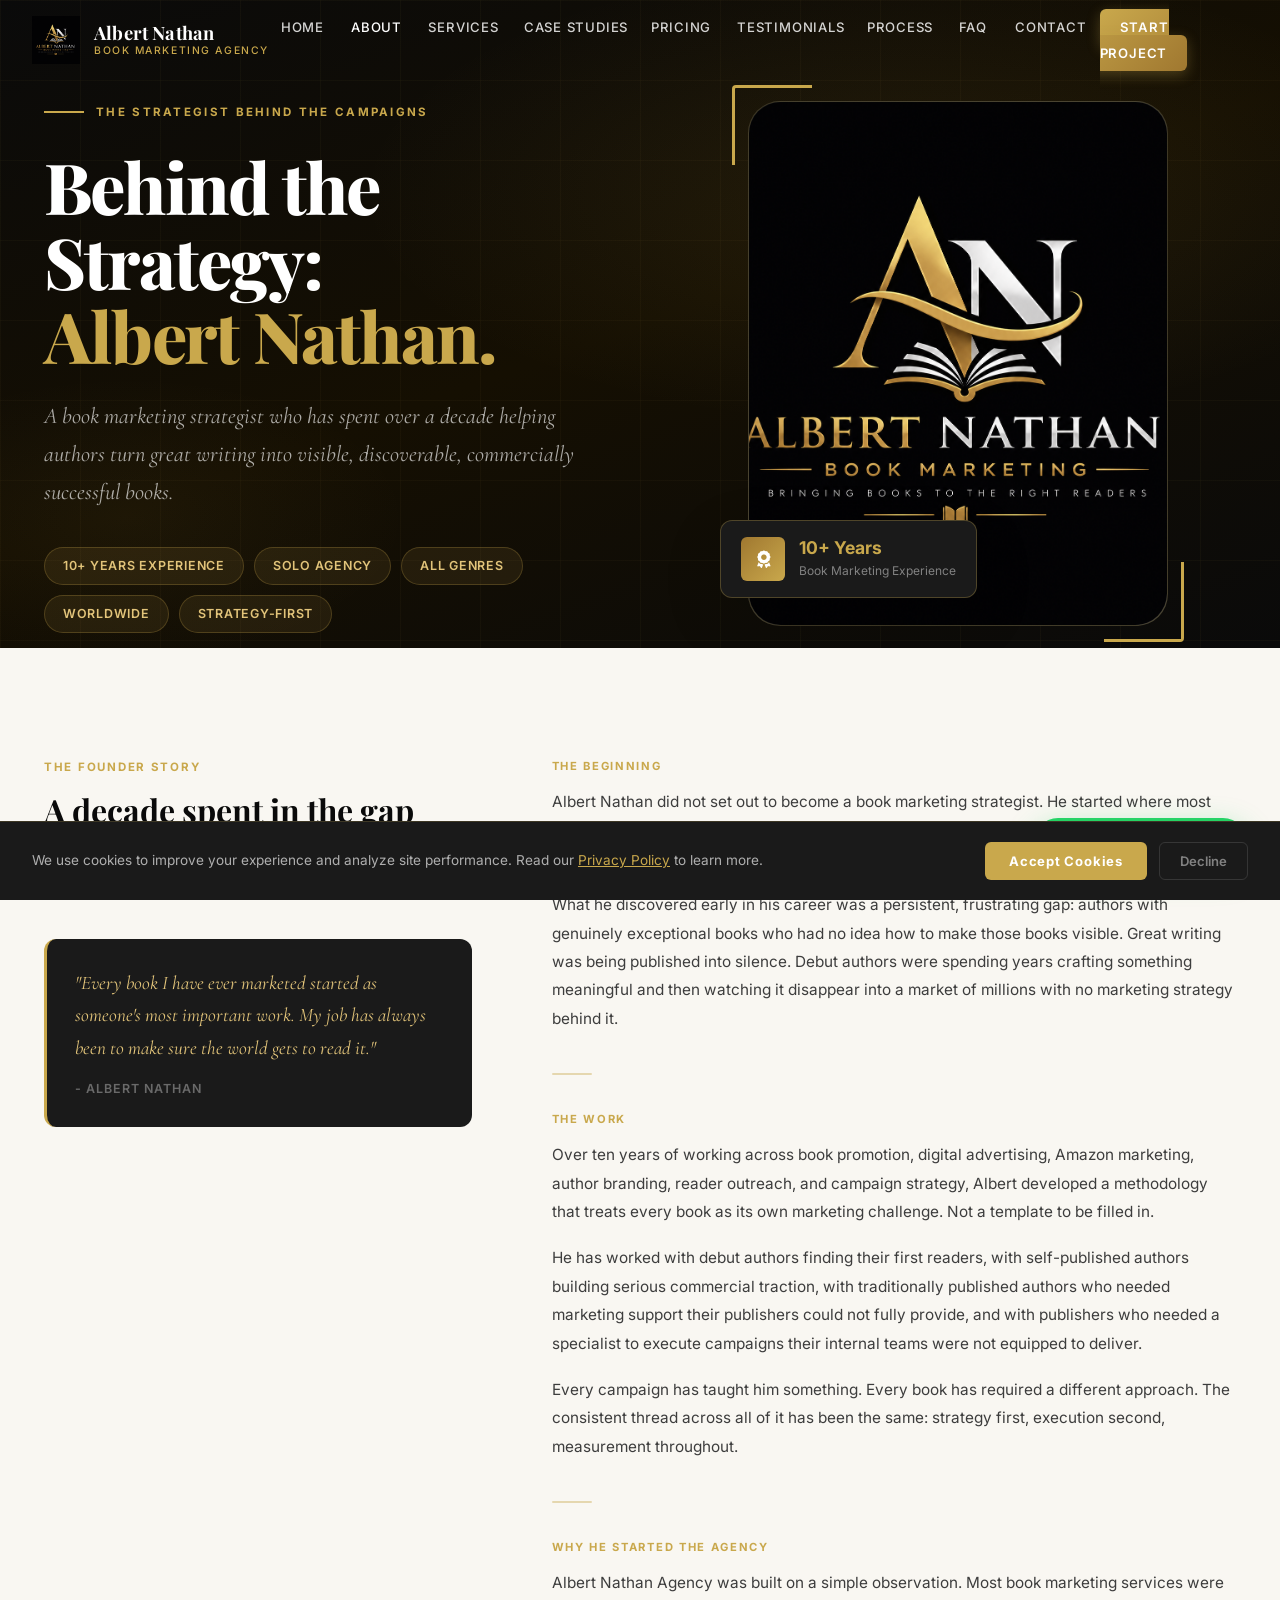
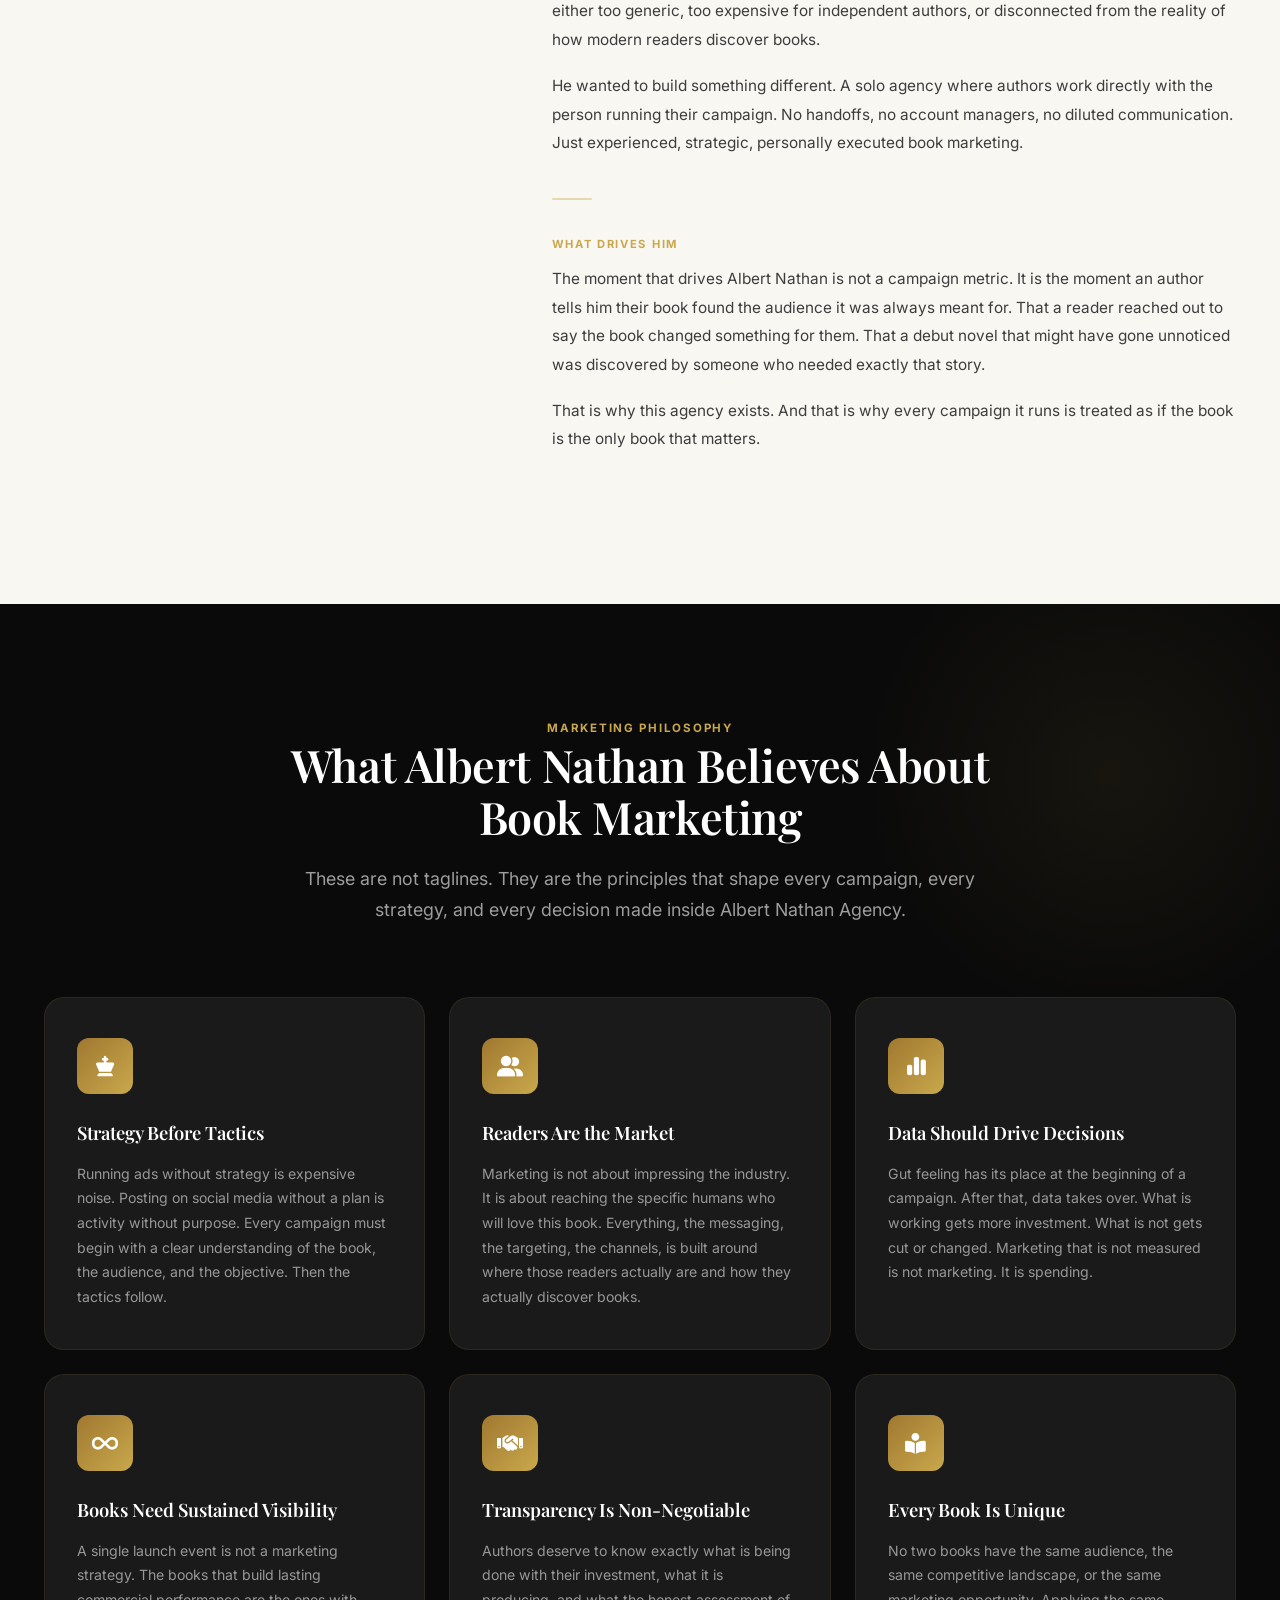
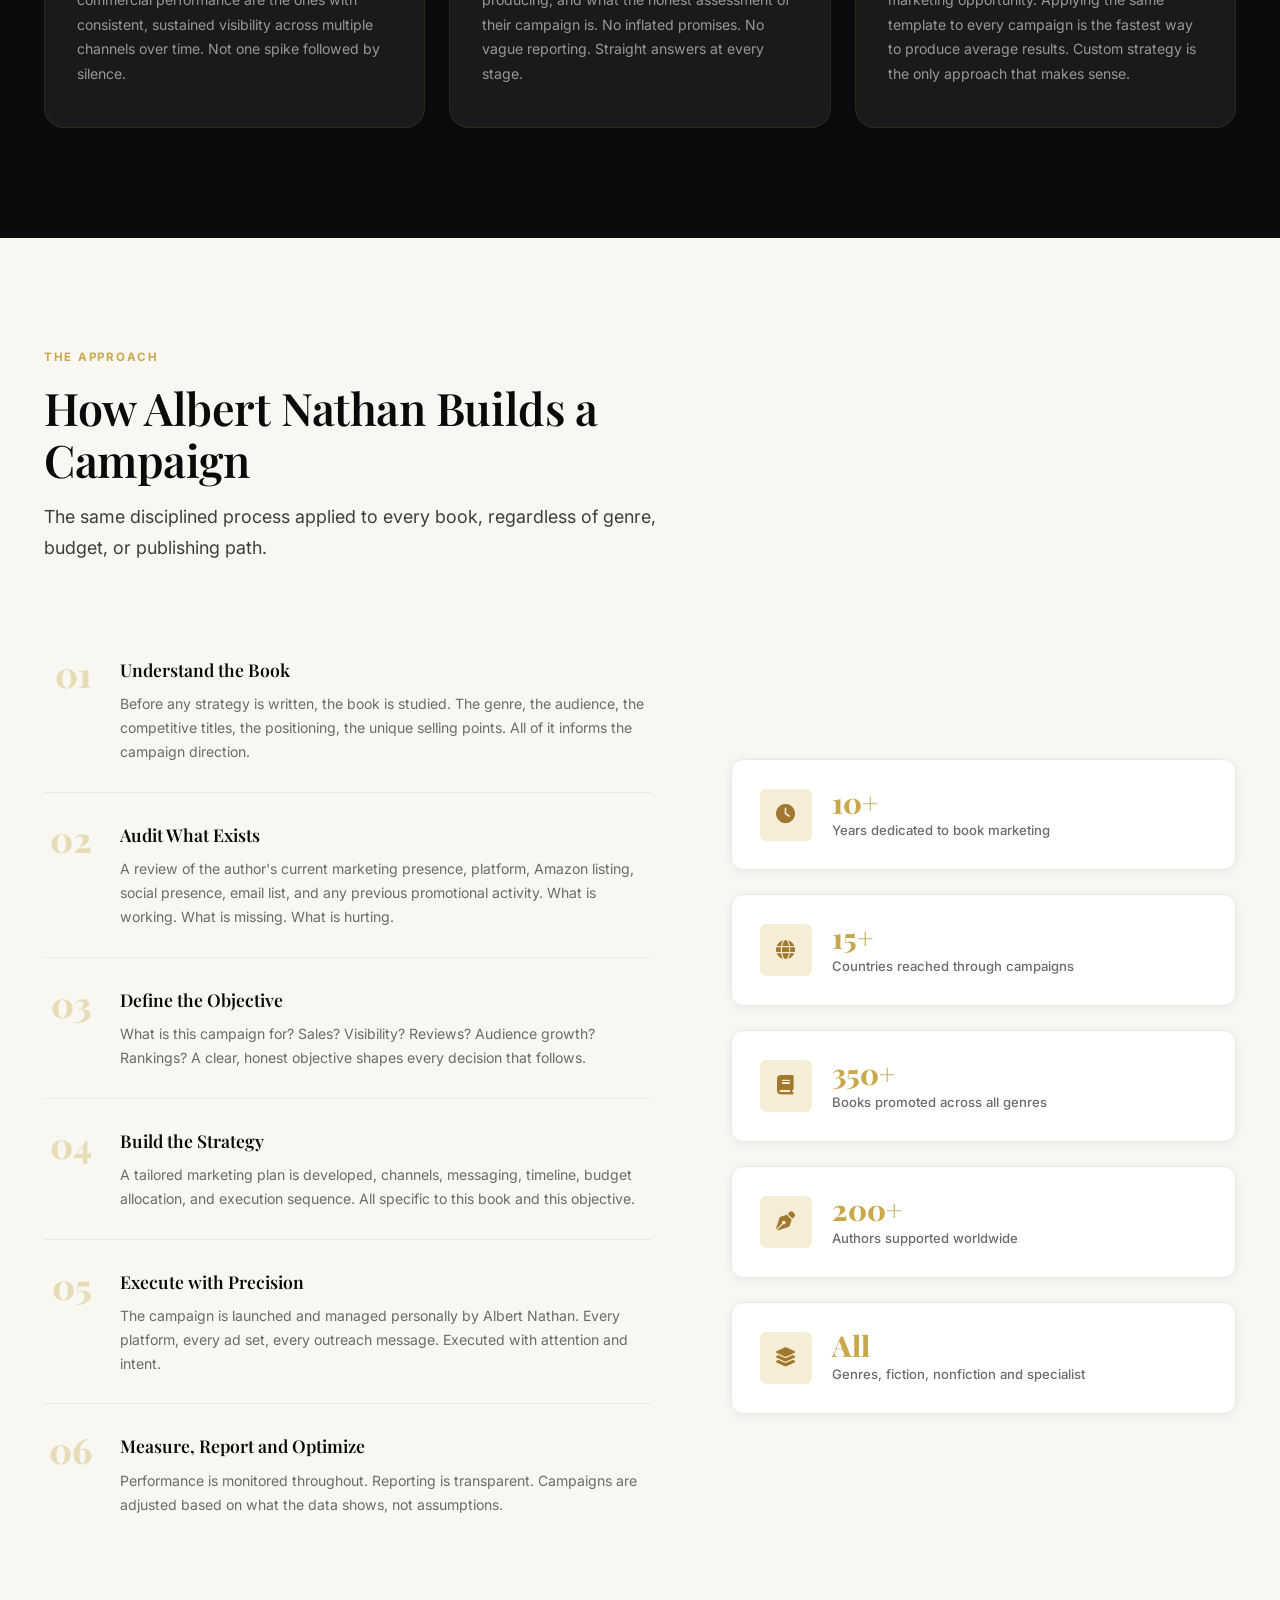
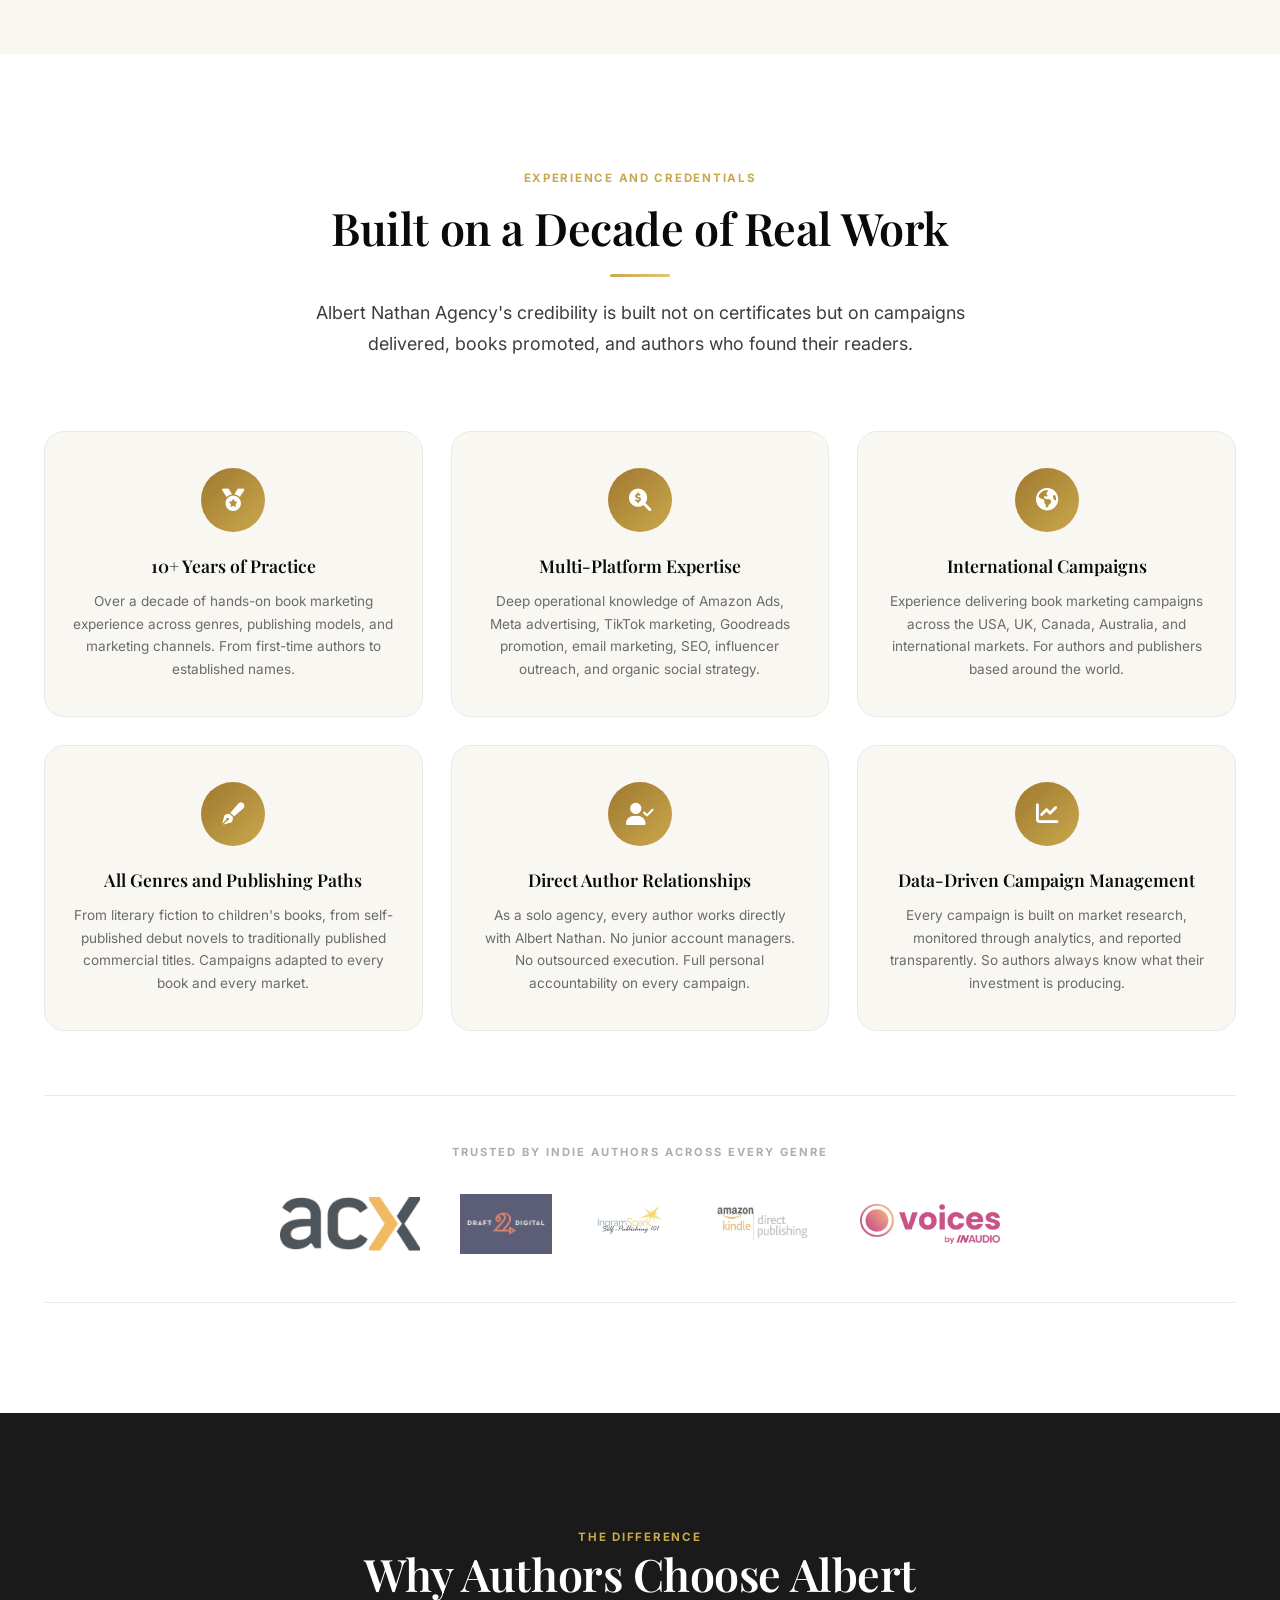
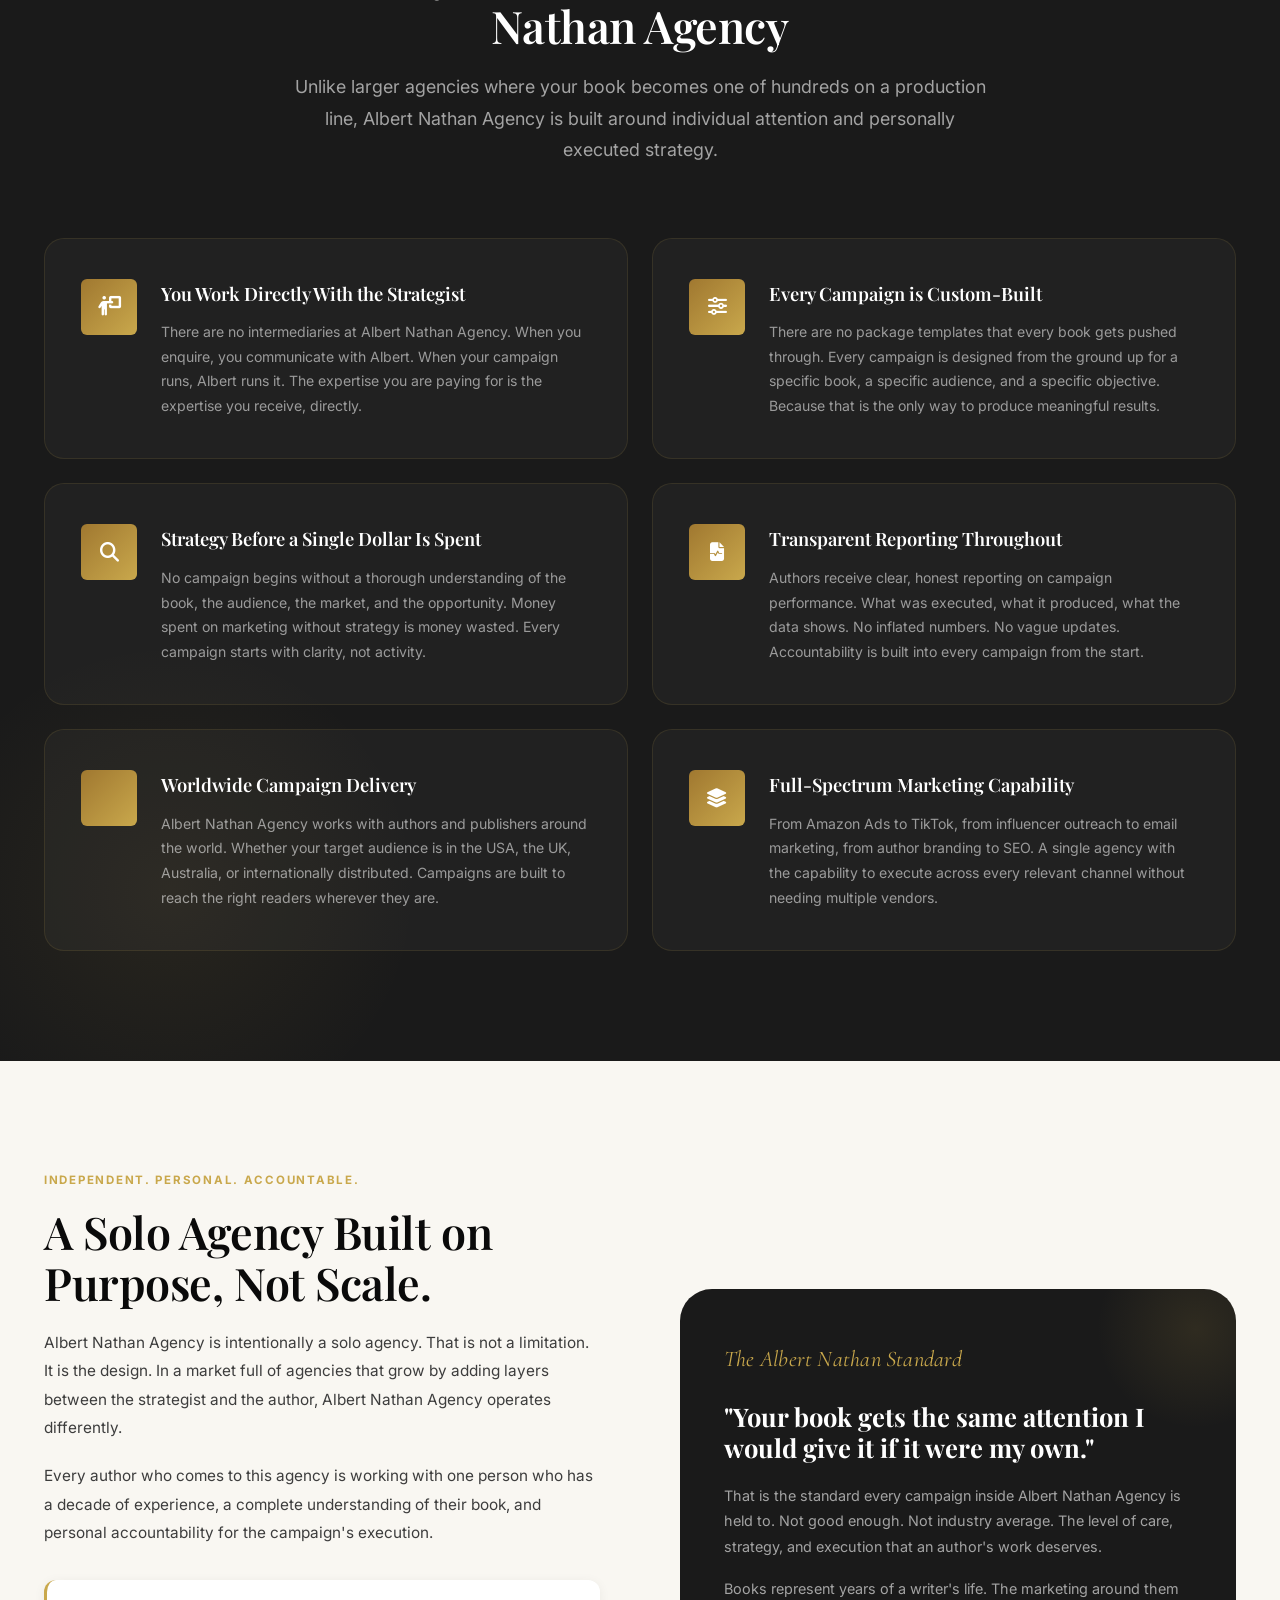
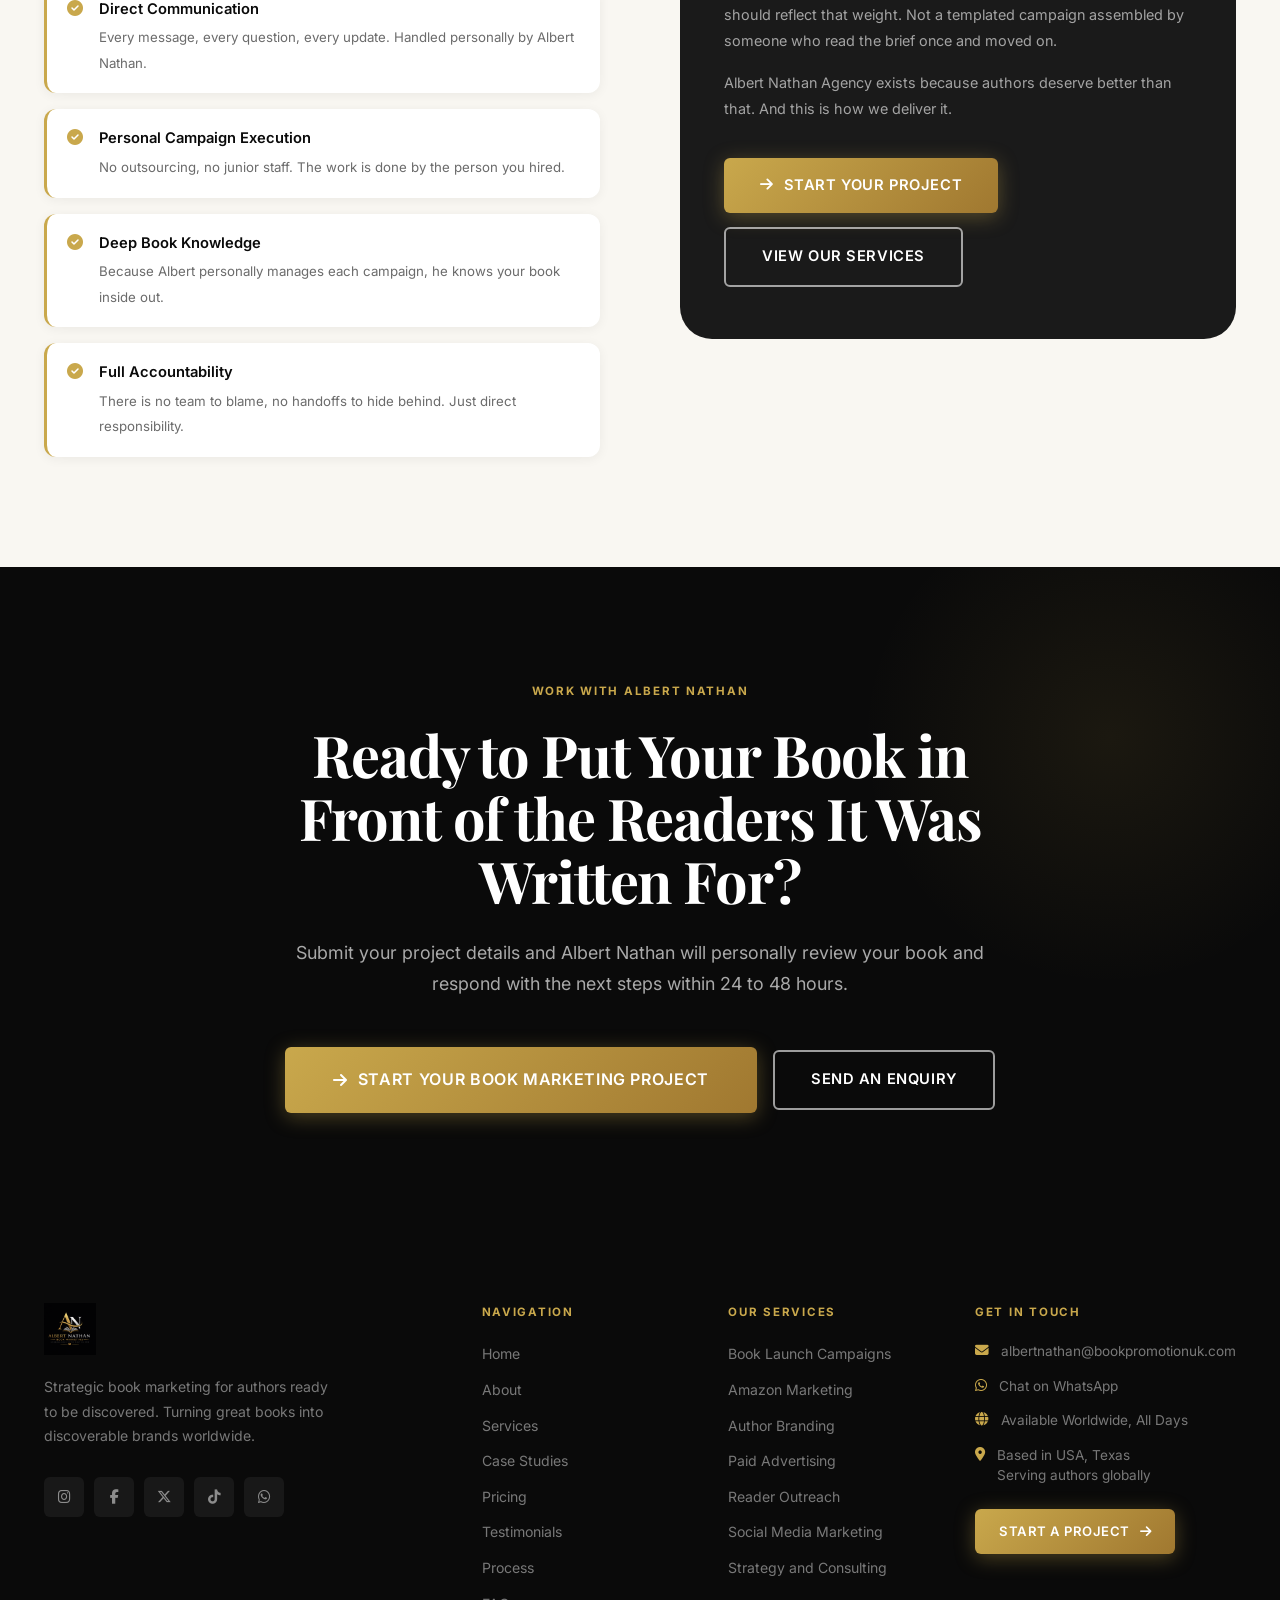
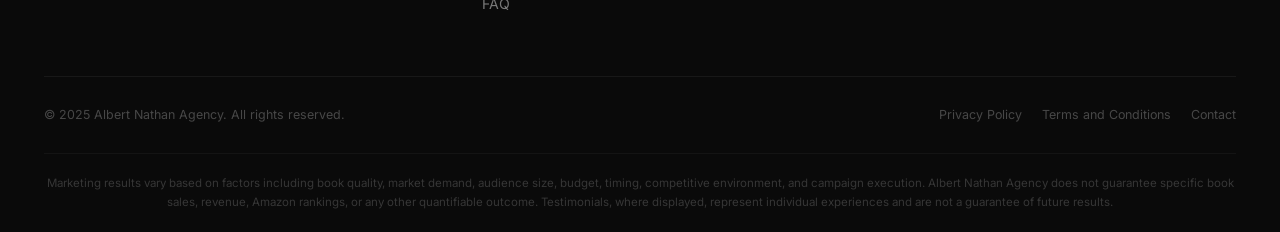
==== about.html @ 744fefcb "Add files via upload" ====
<!DOCTYPE html>
<html lang="en">
<head>
  <meta charset="UTF-8" />
  <meta name="viewport" content="width=device-width, initial-scale=1.0" />
  <meta name="description" content="About Albert Nathan - Book marketing strategist with 10+ years of experience helping authors worldwide build visibility, reach readers, and grow their book's commercial performance." />
  <meta name="keywords" content="Albert Nathan, book marketing strategist, about book marketer, book marketing agency founder, author marketing expert" />
  <meta name="author" content="Albert Nathan" />
  <meta property="og:title" content="About Albert Nathan | Book Marketing Strategist" />
  <meta property="og:description" content="Meet Albert Nathan - the strategist behind Albert Nathan Agency. 10+ years helping authors turn great books into discoverable brands." />
  <meta property="og:type" content="website" />
  <meta property="og:image" content="css/Albert Nathan.png" />
  <meta name="twitter:card" content="summary_large_image" />
  <meta name="twitter:title" content="About Albert Nathan | Book Marketing Strategist" />
  <meta name="twitter:description" content="10+ years of strategic book marketing. Independent expertise. Direct communication. No layers." />
  <title>About Albert Nathan | Book Marketing Strategist</title>

  <!-- Google Fonts -->
  <link rel="preconnect" href="https://fonts.googleapis.com" />
  <link rel="preconnect" href="https://fonts.gstatic.com" crossorigin />
  <link href="https://fonts.googleapis.com/css2?family=Playfair+Display:ital,wght@0,400;0,500;0,600;0,700;0,800;1,400;1,600&family=Inter:wght@300;400;500;600;700&family=Cormorant+Garamond:ital,wght@0,400;0,500;0,600;1,400;1,600&display=swap" rel="stylesheet" />

  <!-- Font Awesome -->
  <link rel="stylesheet" href="https://cdnjs.cloudflare.com/ajax/libs/font-awesome/6.5.0/css/all.min.css" />

  <!-- Google Analytics -->
  <script async src="https://www.googletagmanager.com/gtag/js?id=GA_MEASUREMENT_ID"></script>
  <script>
    window.dataLayer = window.dataLayer || [];
    function gtag(){dataLayer.push(arguments);}
    gtag('js', new Date());
    gtag('config', 'GA_MEASUREMENT_ID');
  </script>

  <style>
    /* ============================================================
       CSS CUSTOM PROPERTIES - BRAND SYSTEM
    ============================================================ */
    :root {
      --gold:           #C9A84C;
      --gold-light:     #E2C47A;
      --gold-dark:      #A07830;
      --gold-pale:      #F5EDD6;
      --black:          #0A0A0A;
      --charcoal:       #1A1A1A;
      --charcoal-mid:   #2C2C2C;
      --charcoal-light: #3D3D3D;
      --white:          #FFFFFF;
      --off-white:      #F9F7F2;
      --cream:          #F2EDE3;
      --grey-100:       #F5F5F5;
      --grey-200:       #E8E8E8;
      --grey-400:       #ADADAD;
      --grey-600:       #6B6B6B;
      --grey-800:       #333333;
      --text-primary:   #0A0A0A;
      --text-secondary: #3D3D3D;
      --text-muted:     #6B6B6B;
      --border:         rgba(201,168,76,0.25);
      --border-light:   rgba(201,168,76,0.12);
      --shadow-sm:      0 2px 12px rgba(0,0,0,0.06);
      --shadow-md:      0 8px 32px rgba(0,0,0,0.10);
      --shadow-lg:      0 20px 60px rgba(0,0,0,0.14);
      --shadow-gold:    0 8px 32px rgba(201,168,76,0.20);
      --radius-sm:      6px;
      --radius-md:      12px;
      --radius-lg:      20px;
      --radius-xl:      32px;
      --transition:     all 0.35s cubic-bezier(0.4, 0, 0.2, 1);
      --font-heading:   'Playfair Display', Georgia, serif;
      --font-sub:       'Cormorant Garamond', Georgia, serif;
      --font-body:      'Inter', -apple-system, sans-serif;
    }

    /* ============================================================
       RESET & BASE
    ============================================================ */
    *, *::before, *::after {
      margin: 0; padding: 0; box-sizing: border-box;
    }

    html {
      scroll-behavior: smooth;
      font-size: 16px;
      -webkit-text-size-adjust: 100%;
    }

    body {
      font-family: var(--font-body);
      color: var(--text-primary);
      background: var(--white);
      line-height: 1.6;
      overflow-x: hidden;
    }

    img  { max-width: 100%; height: auto; display: block; }
    a    { color: inherit; text-decoration: none; }
    ul   { list-style: none; }
    button { cursor: pointer; border: none; background: none; font-family: inherit; }
    input, textarea, select { font-family: inherit; }

    /* ============================================================
       TYPOGRAPHY
    ============================================================ */
    .display-xl {
      font-family: var(--font-heading);
      font-size: clamp(2.8rem, 6vw, 5.5rem);
      font-weight: 700; line-height: 1.08; letter-spacing: -0.02em;
    }
    .display-lg {
      font-family: var(--font-heading);
      font-size: clamp(2.2rem, 4.5vw, 4rem);
      font-weight: 700; line-height: 1.1; letter-spacing: -0.02em;
    }
    .display-md {
      font-family: var(--font-heading);
      font-size: clamp(1.8rem, 3.5vw, 3rem);
      font-weight: 600; line-height: 1.15; letter-spacing: -0.01em;
    }
    .heading-lg {
      font-family: var(--font-heading);
      font-size: clamp(1.4rem, 2.5vw, 2.2rem);
      font-weight: 600; line-height: 1.2;
    }
    .heading-md {
      font-family: var(--font-heading);
      font-size: clamp(1.2rem, 2vw, 1.7rem);
      font-weight: 600; line-height: 1.3;
    }
    .subheading {
      font-family: var(--font-sub);
      font-size: clamp(1.1rem, 1.8vw, 1.4rem);
      font-style: italic; font-weight: 400;
      color: var(--gold); letter-spacing: 0.01em;
    }
    .label-tag {
      font-family: var(--font-body);
      font-size: 0.72rem; font-weight: 700;
      letter-spacing: 0.15em; text-transform: uppercase;
      color: var(--gold);
    }
    .body-lg {
      font-size: clamp(1rem, 1.4vw, 1.15rem);
      line-height: 1.75; color: var(--text-secondary);
    }
    .body-md {
      font-size: 1rem; line-height: 1.7; color: var(--text-secondary);
    }
    .body-sm {
      font-size: 0.875rem; line-height: 1.65; color: var(--text-muted);
    }

    /* ============================================================
       LAYOUT
    ============================================================ */
    .container        { width: 100%; max-width: 1240px; margin: 0 auto; padding: 0 24px; }
    .container-narrow { width: 100%; max-width: 820px;  margin: 0 auto; padding: 0 24px; }
    .section          { padding: 100px 0; }
    .section-sm       { padding: 60px 0; }

    .text-center { text-align: center; }
    .gold        { color: var(--gold); }
    .white       { color: var(--white); }

    .mt-8  { margin-top: 8px; }
    .mt-12 { margin-top: 12px; }
    .mt-16 { margin-top: 16px; }
    .mt-20 { margin-top: 20px; }
    .mt-24 { margin-top: 24px; }
    .mt-32 { margin-top: 32px; }
    .mt-40 { margin-top: 40px; }
    .mt-48 { margin-top: 48px; }
    .mt-64 { margin-top: 64px; }

    /* ============================================================
       BUTTONS
    ============================================================ */
    .btn {
      display: inline-flex; align-items: center; gap: 10px;
      padding: 16px 36px; border-radius: var(--radius-sm);
      font-family: var(--font-body); font-size: 0.92rem;
      font-weight: 600; letter-spacing: 0.04em; text-transform: uppercase;
      transition: var(--transition); position: relative; overflow: hidden;
      white-space: nowrap;
    }
    .btn::before {
      content: ''; position: absolute; top: 0; left: -100%;
      width: 100%; height: 100%; background: rgba(255,255,255,0.12);
      transition: left 0.4s ease;
    }
    .btn:hover::before { left: 0; }

    .btn-gold {
      background: linear-gradient(135deg, var(--gold) 0%, var(--gold-dark) 100%);
      color: var(--white); box-shadow: 0 4px 20px rgba(201,168,76,0.35);
    }
    .btn-gold:hover { transform: translateY(-2px); box-shadow: 0 8px 30px rgba(201,168,76,0.45); }

    .btn-outline-gold {
      background: transparent; color: var(--gold); border: 2px solid var(--gold);
    }
    .btn-outline-gold:hover {
      background: var(--gold); color: var(--white);
      transform: translateY(-2px); box-shadow: var(--shadow-gold);
    }

    .btn-outline-white {
      background: transparent; color: var(--white); border: 2px solid rgba(255,255,255,0.6);
    }
    .btn-outline-white:hover {
      background: rgba(255,255,255,0.1); border-color: var(--white); transform: translateY(-2px);
    }

    .btn-dark { background: var(--charcoal); color: var(--white); box-shadow: var(--shadow-md); }
    .btn-dark:hover { background: var(--charcoal-light); transform: translateY(-2px); }

    .btn-sm  { padding: 12px 24px; font-size: 0.82rem; }
    .btn-lg  { padding: 20px 48px; font-size: 1rem; }

    .btn-group { display: flex; flex-wrap: wrap; gap: 16px; align-items: center; }

    /* ============================================================
       GOLD LINE
    ============================================================ */
    .gold-line {
      width: 60px; height: 3px;
      background: linear-gradient(90deg, var(--gold), var(--gold-light));
      border-radius: 2px; margin: 16px auto;
    }
    .gold-line-left { margin: 16px 0; }

    /* ============================================================
       NAVIGATION
    ============================================================ */
    #navbar {
      position: fixed; top: 0; left: 0; right: 0; z-index: 1000;
      padding: 0 32px; height: 80px;
      display: flex; align-items: center; justify-content: space-between;
      background: transparent; transition: var(--transition);
    }
    #navbar.scrolled {
      background: rgba(10,10,10,0.97);
      backdrop-filter: blur(20px); -webkit-backdrop-filter: blur(20px);
      height: 68px; box-shadow: 0 2px 30px rgba(0,0,0,0.3);
    }

    .nav-logo { display: flex; align-items: center; gap: 14px; flex-shrink: 0; }
    .nav-logo img { height: 48px; width: auto; object-fit: contain; transition: var(--transition); }
    #navbar.scrolled .nav-logo img { height: 40px; }

    .nav-logo-text { display: flex; flex-direction: column; line-height: 1; }
    .nav-logo-name {
      font-family: var(--font-heading); font-size: 1.15rem; font-weight: 700;
      color: var(--white); letter-spacing: 0.01em;
    }
    .nav-logo-sub {
      font-family: var(--font-body); font-size: 0.65rem; font-weight: 500;
      letter-spacing: 0.15em; text-transform: uppercase; color: var(--gold); margin-top: 3px;
    }

    .nav-links { display: flex; align-items: center; gap: 8px; list-style: none; }
    .nav-links a {
      font-family: var(--font-body); font-size: 0.82rem; font-weight: 500;
      letter-spacing: 0.06em; text-transform: uppercase;
      color: rgba(255,255,255,0.82); padding: 8px 12px;
      border-radius: var(--radius-sm); transition: var(--transition); position: relative;
    }
    .nav-links a::after {
      content: ''; position: absolute; bottom: 4px; left: 12px;
      width: 0; height: 1.5px; background: var(--gold); transition: width 0.3s ease;
    }
    .nav-links a:hover { color: var(--white); }
    .nav-links a:hover::after { width: calc(100% - 24px); }

    .nav-links a.active { color: var(--white); }
    .nav-links a.active::after { width: calc(100% - 24px); }

    .nav-cta {
      background: linear-gradient(135deg, var(--gold), var(--gold-dark)) !important;
      color: var(--white) !important; padding: 10px 20px !important;
      border-radius: var(--radius-sm) !important; font-weight: 600 !important;
      box-shadow: 0 4px 14px rgba(201,168,76,0.3);
      border: none !important;
    }
    .nav-cta:hover { transform: translateY(-1px); box-shadow: 0 6px 20px rgba(201,168,76,0.45) !important; }
    .nav-cta::after { display: none !important; }

    .hamburger {
      display: none; flex-direction: column; justify-content: center;
      align-items: center; width: 42px; height: 42px; gap: 6px;
      cursor: pointer; border-radius: var(--radius-sm); transition: var(--transition);
    }
    .hamburger:hover { background: rgba(255,255,255,0.08); }
    .hamburger span { display: block; width: 24px; height: 2px; background: var(--white); border-radius: 2px; transition: var(--transition); }
    .hamburger.open span:nth-child(1) { transform: translateY(8px) rotate(45deg); }
    .hamburger.open span:nth-child(2) { opacity: 0; transform: scaleX(0); }
    .hamburger.open span:nth-child(3) { transform: translateY(-8px) rotate(-45deg); }

    .nav-mobile {
      display: none; position: fixed; top: 0; left: 0; right: 0; bottom: 0;
      background: rgba(10,10,10,0.98); z-index: 999;
      flex-direction: column; align-items: center; justify-content: center;
      gap: 12px; opacity: 0; pointer-events: none; transition: opacity 0.3s ease;
    }
    .nav-mobile.active { display: flex; opacity: 1; pointer-events: all; }
    .nav-mobile a {
      font-family: var(--font-heading); font-size: 1.8rem; font-weight: 600;
      color: var(--white); transition: var(--transition); text-align: center;
    }
    .nav-mobile a:hover { color: var(--gold); }
    .nav-mobile .nav-mobile-cta { margin-top: 20px; }

    /* ============================================================
       PAGE HERO - ABOUT - LEFT ALIGNED
    ============================================================ */
    #about-hero {
      position: relative;
      min-height: 72vh;
      display: flex;
      align-items: center;
      background: var(--black);
      overflow: hidden;
    }

    .about-hero-bg {
      position: absolute; inset: 0;
      background:
        radial-gradient(ellipse 70% 60% at 70% 30%, rgba(201,168,76,0.09) 0%, transparent 60%),
        radial-gradient(ellipse 40% 40% at 10% 80%, rgba(201,168,76,0.05) 0%, transparent 55%),
        linear-gradient(160deg, #0A0A0A 0%, #150F02 50%, #0A0A0A 100%);
    }

    .about-hero-grid {
      position: absolute; inset: 0;
      background-image:
        linear-gradient(rgba(201,168,76,0.04) 1px, transparent 1px),
        linear-gradient(90deg, rgba(201,168,76,0.04) 1px, transparent 1px);
      background-size: 80px 80px;
      pointer-events: none;
    }

    .about-hero-inner {
      position: relative; z-index: 2;
      display: grid;
      grid-template-columns: 1fr 1fr;
      gap: 80px;
      align-items: center;
      padding-top: 80px;
    }

    .about-hero-left {
      text-align: left;
    }

    .about-hero-eyebrow {
      display: inline-flex; align-items: center; gap: 12px;
      margin-bottom: 28px;
      opacity: 0; animation: fadeInUp 0.8s ease 0.2s forwards;
    }
    .about-eyebrow-line { width: 40px; height: 1.5px; background: var(--gold); }
    .about-eyebrow-text {
      font-size: 0.72rem; font-weight: 700;
      letter-spacing: 0.2em; text-transform: uppercase; color: var(--gold);
    }

    .about-hero-title {
      font-family: var(--font-heading);
      font-size: clamp(2.8rem, 5.5vw, 5rem);
      font-weight: 800; line-height: 1.06; letter-spacing: -0.025em;
      color: var(--white);
      opacity: 0; animation: fadeInUp 0.9s ease 0.4s forwards;
    }

    .about-hero-title .gold { color: var(--gold); }

    .about-hero-sub {
      font-family: var(--font-sub);
      font-size: clamp(1.1rem, 1.8vw, 1.4rem);
      font-style: italic; color: rgba(255,255,255,0.65); line-height: 1.7;
      margin-top: 24px;
      opacity: 0; animation: fadeInUp 0.9s ease 0.6s forwards;
    }

    .about-hero-tags {
      display: flex; flex-wrap: wrap; gap: 10px; margin-top: 36px;
      opacity: 0; animation: fadeInUp 0.9s ease 0.8s forwards;
    }

    .about-tag {
      padding: 8px 18px;
      background: rgba(201,168,76,0.10);
      border: 1px solid rgba(201,168,76,0.25);
      border-radius: 40px;
      font-size: 0.78rem; font-weight: 600;
      letter-spacing: 0.06em; text-transform: uppercase;
      color: var(--gold-light);
    }

    /* Photo / Visual Placeholder - WITH ACTUAL IMAGE */
    .about-hero-right {
      display: flex; justify-content: center; align-items: center;
      opacity: 0; animation: fadeInUp 0.9s ease 0.5s forwards;
    }

    .about-photo-frame {
      position: relative;
      width: 100%; max-width: 420px;
    }

    .about-photo-slot {
      width: 100%;
      aspect-ratio: 4/5;
      border-radius: var(--radius-xl);
      background: linear-gradient(135deg, var(--charcoal) 0%, var(--charcoal-mid) 100%);
      display: flex;
      flex-direction: column;
      align-items: center;
      justify-content: center;
      gap: 16px;
      position: relative;
      overflow: hidden;
      border: 1px solid rgba(201,168,76,0.20);
    }

    .about-photo-slot::before {
      content: '';
      position: absolute; inset: 0;
      background: linear-gradient(45deg, rgba(201,168,76,0.06) 0%, transparent 60%);
    }

    .about-photo-slot img {
      position: absolute; inset: 0; width: 100%; height: 100%; object-fit: cover;
      border-radius: var(--radius-xl);
    }

    /* Gold accent corner */
    .about-photo-frame::before {
      content: '';
      position: absolute;
      top: -16px; left: -16px;
      width: 80px; height: 80px;
      border-top: 3px solid var(--gold);
      border-left: 3px solid var(--gold);
      border-radius: 4px 0 0 0;
    }

    .about-photo-frame::after {
      content: '';
      position: absolute;
      bottom: -16px; right: -16px;
      width: 80px; height: 80px;
      border-bottom: 3px solid var(--gold);
      border-right: 3px solid var(--gold);
      border-radius: 0 0 4px 0;
    }

    /* Floating credential badge */
    .about-badge {
      position: absolute;
      bottom: 28px; left: -28px;
      background: var(--charcoal);
      border: 1px solid rgba(201,168,76,0.30);
      border-radius: var(--radius-md);
      padding: 16px 20px;
      display: flex; align-items: center; gap: 14px;
      box-shadow: var(--shadow-lg);
      min-width: 200px;
    }

    .about-badge-icon {
      width: 44px; height: 44px;
      border-radius: var(--radius-sm);
      background: linear-gradient(135deg, var(--gold-dark), var(--gold));
      display: flex; align-items: center; justify-content: center;
      color: var(--white); font-size: 1.1rem; flex-shrink: 0;
    }

    .about-badge-text strong {
      display: block; font-size: 1.1rem; font-weight: 700;
      color: var(--gold); line-height: 1;
    }

    .about-badge-text span {
      font-size: 0.75rem; color: rgba(255,255,255,0.45); margin-top: 4px; display: block;
    }

    /* ============================================================
       FOUNDER STORY SECTION
    ============================================================ */
    #founder-story {
      background: var(--off-white);
      padding: 110px 0;
    }

    .story-grid {
      display: grid;
      grid-template-columns: 1fr 1.6fr;
      gap: 80px;
      align-items: start;
    }

    .story-sidebar {
      position: sticky; top: 100px;
    }

    .story-sidebar .label-tag { margin-bottom: 16px; display: block; }

    .story-sidebar h2 {
      font-family: var(--font-heading);
      font-size: clamp(1.6rem, 2.5vw, 2.4rem);
      font-weight: 700; line-height: 1.15;
      color: var(--text-primary); margin-bottom: 20px;
    }

    .story-sidebar-quote {
      margin-top: 36px;
      padding: 28px 28px;
      background: var(--charcoal);
      border-radius: var(--radius-md);
      border-left: 3px solid var(--gold);
    }

    .story-sidebar-quote p {
      font-family: var(--font-sub);
      font-size: 1.2rem; font-style: italic;
      color: var(--gold-light); line-height: 1.7;
    }

    .story-sidebar-quote .quote-attr {
      margin-top: 14px;
      font-size: 0.78rem; font-weight: 600;
      letter-spacing: 0.08em; text-transform: uppercase;
      color: rgba(255,255,255,0.35);
    }

    .story-content { }

    .story-block {
      margin-bottom: 40px;
    }

    .story-block-label {
      font-size: 0.70rem; font-weight: 700;
      letter-spacing: 0.15em; text-transform: uppercase;
      color: var(--gold); margin-bottom: 12px;
    }

    .story-block p {
      font-size: clamp(0.95rem, 1.2vw, 1.08rem);
      line-height: 1.85; color: var(--text-secondary);
    }

    .story-block p + p { margin-top: 18px; }

    .story-divider {
      width: 40px; height: 2px;
      background: var(--gold); opacity: 0.4;
      margin: 36px 0; border-radius: 2px;
    }

    /* ============================================================
       PHILOSOPHY / BELIEFS SECTION
    ============================================================ */
    #philosophy {
      background: var(--black);
      padding: 110px 0;
      position: relative; overflow: hidden;
    }

    #philosophy::before {
      content: '';
      position: absolute; top: -80px; right: -80px;
      width: 500px; height: 500px; border-radius: 50%;
      background: radial-gradient(circle, rgba(201,168,76,0.07) 0%, transparent 70%);
    }

    .philosophy-header {
      text-align: center; max-width: 700px; margin: 0 auto 72px;
    }
    .philosophy-header .label-tag { margin-bottom: 16px; }
    .philosophy-header .display-md { color: var(--white); margin-bottom: 20px; }
    .philosophy-header .body-lg { color: rgba(255,255,255,0.60); }

    .beliefs-grid {
      display: grid;
      grid-template-columns: repeat(3, 1fr);
      gap: 24px;
    }

    .belief-card {
      background: var(--charcoal);
      border-radius: var(--radius-lg);
      padding: 40px 32px;
      border: 1px solid rgba(201,168,76,0.10);
      transition: var(--transition);
      position: relative; overflow: hidden;
    }

    .belief-card::before {
      content: '';
      position: absolute; top: 0; left: 0; right: 0; height: 3px;
      background: linear-gradient(90deg, var(--gold-dark), var(--gold-light));
      transform: scaleX(0); transform-origin: left; transition: transform 0.4s ease;
    }

    .belief-card:hover { border-color: rgba(201,168,76,0.25); transform: translateY(-4px); }
    .belief-card:hover::before { transform: scaleX(1); }

    .belief-icon {
      width: 56px; height: 56px; border-radius: var(--radius-md);
      background: linear-gradient(135deg, var(--gold-dark), var(--gold));
      display: flex; align-items: center; justify-content: center;
      color: var(--white); font-size: 1.3rem; margin-bottom: 24px;
    }

    .belief-card h3 {
      font-family: var(--font-heading);
      font-size: 1.15rem; font-weight: 600;
      color: var(--white); margin-bottom: 14px;
    }

    .belief-card p {
      font-size: 0.88rem; line-height: 1.75;
      color: rgba(255,255,255,0.55);
    }

    /* ============================================================
       APPROACH / METHOD SECTION
    ============================================================ */
    #approach {
      background: var(--off-white);
      padding: 110px 0;
    }

    .approach-header {
      max-width: 680px; margin-bottom: 64px;
    }
    .approach-header .label-tag { margin-bottom: 16px; display: block; }

    .approach-grid {
      display: grid;
      grid-template-columns: 1.2fr 1fr;
      gap: 80px;
      align-items: center;
    }

    .approach-steps {
      display: flex;
      flex-direction: column;
      gap: 0;
    }

    .approach-step {
      display: flex;
      gap: 28px;
      padding: 28px 0;
      border-bottom: 1px solid var(--grey-200);
      transition: var(--transition);
    }

    .approach-step:last-child { border-bottom: none; }
    .approach-step:hover { padding-left: 8px; }

    .approach-step-num {
      font-family: var(--font-heading);
      font-size: 2.2rem; font-weight: 800;
      color: var(--gold); opacity: 0.35;
      line-height: 1; flex-shrink: 0;
      width: 48px; text-align: right;
      transition: var(--transition);
    }

    .approach-step:hover .approach-step-num { opacity: 1; }

    .approach-step-body h4 {
      font-family: var(--font-heading);
      font-size: 1.1rem; font-weight: 600;
      color: var(--text-primary); margin-bottom: 8px;
    }

    .approach-step-body p {
      font-size: 0.88rem; line-height: 1.7;
      color: var(--text-muted);
    }

    .approach-right {
      display: flex; flex-direction: column; gap: 24px;
    }

    .approach-stat-card {
      background: var(--white);
      border-radius: var(--radius-md);
      padding: 28px 28px;
      border: 1px solid var(--grey-200);
      box-shadow: var(--shadow-sm);
      display: flex; align-items: center; gap: 20px;
      transition: var(--transition);
    }

    .approach-stat-card:hover {
      border-color: var(--gold);
      transform: translateX(6px);
      box-shadow: var(--shadow-md);
    }

    .approach-stat-icon {
      width: 52px; height: 52px; border-radius: var(--radius-sm);
      background: var(--gold-pale);
      display: flex; align-items: center; justify-content: center;
      color: var(--gold-dark); font-size: 1.2rem; flex-shrink: 0;
    }

    .approach-stat-value {
      font-family: var(--font-heading);
      font-size: 1.8rem; font-weight: 800; color: var(--gold); line-height: 1;
    }

    .approach-stat-label {
      font-size: 0.82rem; font-weight: 500;
      color: var(--text-muted); margin-top: 4px;
    }

    /* ============================================================
       CREDENTIALS SECTION
    ============================================================ */
    #credentials {
      background: var(--white);
      padding: 110px 0;
    }

    .credentials-header {
      text-align: center; max-width: 680px; margin: 0 auto 72px;
    }
    .credentials-header .label-tag { margin-bottom: 16px; }
    .credentials-header .gold-line { margin: 20px auto; }

    .credentials-grid {
      display: grid;
      grid-template-columns: repeat(3, 1fr);
      gap: 28px;
      margin-bottom: 64px;
    }

    .credential-card {
      background: var(--off-white);
      border-radius: var(--radius-lg);
      padding: 36px 28px;
      border: 1px solid var(--grey-200);
      text-align: center;
      transition: var(--transition);
    }

    .credential-card:hover {
      border-color: var(--gold);
      transform: translateY(-4px);
      box-shadow: var(--shadow-md);
    }

    .credential-icon {
      width: 64px; height: 64px; border-radius: 50%;
      background: linear-gradient(135deg, var(--gold-dark), var(--gold));
      display: flex; align-items: center; justify-content: center;
      color: var(--white); font-size: 1.4rem;
      margin: 0 auto 20px;
    }

    .credential-card h3 {
      font-family: var(--font-heading);
      font-size: 1.1rem; font-weight: 600;
      color: var(--text-primary); margin-bottom: 10px;
    }

    .credential-card p {
      font-size: 0.85rem; line-height: 1.65;
      color: var(--text-muted);
    }

    /* Featured In Strip - "Trusted by indie authors across every genre" with logos */
    .featured-in {
      padding: 48px 0;
      border-top: 1px solid var(--grey-200);
      border-bottom: 1px solid var(--grey-200);
    }

    .featured-in-label {
      text-align: center;
      font-size: 0.70rem; font-weight: 700;
      letter-spacing: 0.18em; text-transform: uppercase;
      color: var(--grey-400); margin-bottom: 32px;
    }

    .featured-logos {
      display: flex;
      align-items: center; justify-content: center;
      flex-wrap: wrap;
      gap: 40px;
    }

    .featured-logo-slot {
      height: 60px;
      display: flex;
      align-items: center;
      justify-content: center;
    }

    .featured-logo-slot img {
      height: 100%;
      width: auto;
      max-width: 140px;
      object-fit: contain;
      opacity: 0.7;
      transition: var(--transition);
      filter: grayscale(20%);
    }

    .featured-logo-slot img:hover {
      opacity: 1;
      filter: grayscale(0%);
    }

    /* ============================================================
       WHY ALBERT SECTION (DIFFERENTIATORS)
    ============================================================ */
    #why-albert {
      background: var(--charcoal);
      padding: 110px 0;
      position: relative; overflow: hidden;
    }

    #why-albert::before {
      content: '';
      position: absolute; bottom: -80px; left: -80px;
      width: 500px; height: 500px; border-radius: 50%;
      background: radial-gradient(circle, rgba(201,168,76,0.08) 0%, transparent 70%);
    }

    .why-header {
      text-align: center; max-width: 700px; margin: 0 auto 72px;
    }
    .why-header .label-tag { margin-bottom: 16px; }
    .why-header .display-md { color: var(--white); margin-bottom: 20px; }
    .why-header .body-lg { color: rgba(255,255,255,0.60); }

    .why-grid {
      display: grid;
      grid-template-columns: repeat(2, 1fr);
      gap: 24px;
    }

    .why-card {
      background: rgba(255,255,255,0.03);
      border: 1px solid rgba(201,168,76,0.12);
      border-radius: var(--radius-lg);
      padding: 40px 36px;
      display: flex; gap: 24px;
      transition: var(--transition);
    }

    .why-card:hover {
      background: rgba(201,168,76,0.06);
      border-color: rgba(201,168,76,0.25);
      transform: translateY(-4px);
    }

    .why-card-icon {
      width: 56px; height: 56px; border-radius: var(--radius-sm);
      background: linear-gradient(135deg, var(--gold-dark), var(--gold));
      display: flex; align-items: center; justify-content: center;
      color: var(--white); font-size: 1.2rem; flex-shrink: 0;
    }

    .why-card-content h3 {
      font-family: var(--font-heading);
      font-size: 1.15rem; font-weight: 600;
      color: var(--white); margin-bottom: 12px;
    }

    .why-card-content p {
      font-size: 0.88rem; line-height: 1.75;
      color: rgba(255,255,255,0.55);
    }

    /* ============================================================
       SOLO AGENCY STATEMENT
    ============================================================ */
    #solo-statement {
      background: var(--off-white);
      padding: 110px 0;
    }

    .solo-inner {
      display: grid;
      grid-template-columns: 1fr 1fr;
      gap: 80px;
      align-items: center;
    }

    .solo-left .label-tag { display: block; margin-bottom: 16px; }

    .solo-left p {
      font-size: clamp(0.95rem, 1.2vw, 1.08rem);
      line-height: 1.85; color: var(--text-secondary); margin-bottom: 20px;
    }

    .solo-features {
      margin-top: 32px;
      display: flex; flex-direction: column; gap: 16px;
    }

    .solo-feature {
      display: flex; align-items: flex-start; gap: 16px;
      padding: 18px 20px;
      background: var(--white);
      border-radius: var(--radius-md);
      border-left: 3px solid var(--gold);
      box-shadow: var(--shadow-sm);
      transition: var(--transition);
    }

    .solo-feature:hover { transform: translateX(4px); box-shadow: var(--shadow-md); }

    .solo-feature i {
      color: var(--gold); font-size: 1rem; margin-top: 2px; flex-shrink: 0;
    }

    .solo-feature div strong {
      display: block; font-size: 0.92rem; font-weight: 600;
      color: var(--text-primary); margin-bottom: 3px;
    }

    .solo-feature div span {
      font-size: 0.83rem; color: var(--text-muted); line-height: 1.5;
    }

    .solo-right {
      background: var(--charcoal);
      border-radius: var(--radius-xl);
      padding: 52px 44px;
      position: relative; overflow: hidden;
    }

    .solo-right::before {
      content: '';
      position: absolute; top: -60px; right: -60px;
      width: 200px; height: 200px; border-radius: 50%;
      background: radial-gradient(circle, rgba(201,168,76,0.12) 0%, transparent 70%);
    }

    .solo-right .subheading {
      display: block; margin-bottom: 24px;
    }

    .solo-right h3 {
      font-family: var(--font-heading);
      font-size: 1.6rem; font-weight: 700;
      color: var(--white); margin-bottom: 20px; line-height: 1.2;
    }

    .solo-right p {
      font-size: 0.9rem; line-height: 1.8;
      color: rgba(255,255,255,0.60); margin-bottom: 16px;
    }

    .solo-cta-row {
      margin-top: 36px; display: flex; gap: 14px; flex-wrap: wrap;
    }

    /* ============================================================
       CTA SECTION
    ============================================================ */
    #about-cta {
      background: var(--black);
      padding: 110px 0;
      position: relative; overflow: hidden;
    }

    #about-cta::before {
      content: '';
      position: absolute; top: -80px; right: -80px;
      width: 500px; height: 500px; border-radius: 50%;
      background: radial-gradient(circle, rgba(201,168,76,0.09) 0%, transparent 70%);
    }

    .about-cta-inner {
      text-align: center; max-width: 760px; margin: 0 auto;
      position: relative; z-index: 1;
    }

    .about-cta-inner .label-tag { margin-bottom: 20px; }
    .about-cta-inner .display-lg { color: var(--white); margin-bottom: 24px; }
    .about-cta-inner .body-lg { color: rgba(255,255,255,0.65); margin-bottom: 48px; }
    .about-cta-inner .btn-group { justify-content: center; }

    /* ============================================================
       FOOTER
    ============================================================ */
    #footer {
      background: var(--black);
      padding-top: 80px;
    }

    .footer-top {
      display: grid;
      grid-template-columns: 2fr 1fr 1fr 1fr;
      gap: 56px;
      padding-bottom: 60px;
      border-bottom: 1px solid rgba(255,255,255,0.06);
    }

    .footer-brand img { height: 52px; width: auto; object-fit: contain; margin-bottom: 20px; }
    .footer-brand p {
      font-size: 0.88rem; line-height: 1.75;
      color: rgba(255,255,255,0.45); margin-bottom: 28px; max-width: 300px;
    }

    .footer-socials { display: flex; gap: 10px; }

    .social-btn {
      width: 40px; height: 40px; border-radius: var(--radius-sm);
      background: rgba(255,255,255,0.06);
      display: flex; align-items: center; justify-content: center;
      color: rgba(255,255,255,0.50); font-size: 0.9rem;
      transition: var(--transition); text-decoration: none;
    }
    .social-btn:hover { background: var(--gold); color: var(--white); transform: translateY(-3px); }

    .footer-col h4 {
      font-size: 0.72rem; font-weight: 700;
      letter-spacing: 0.15em; text-transform: uppercase;
      color: var(--gold); margin-bottom: 20px;
    }
    .footer-col ul { display: flex; flex-direction: column; gap: 10px; }
    .footer-col ul li a {
      font-size: 0.88rem; color: rgba(255,255,255,0.45); transition: var(--transition);
    }
    .footer-col ul li a:hover { color: var(--white); padding-left: 4px; }

    .footer-contact-item {
      display: flex; align-items: flex-start; gap: 12px; margin-bottom: 14px;
    }
    .footer-contact-item i { color: var(--gold); font-size: 0.85rem; margin-top: 3px; flex-shrink: 0; }
    .footer-contact-item span { font-size: 0.85rem; color: rgba(255,255,255,0.45); line-height: 1.5; }
    .footer-contact-item a { color: rgba(255,255,255,0.45); transition: var(--transition); }
    .footer-contact-item a:hover { color: var(--gold); }

    .footer-bottom {
      padding: 28px 0;
      display: flex; align-items: center; justify-content: space-between;
      gap: 20px; flex-wrap: wrap;
    }
    .footer-bottom p { font-size: 0.78rem; color: rgba(255,255,255,0.25); }

    .footer-legal { display: flex; gap: 20px; }
    .footer-legal a {
      font-size: 0.78rem; color: rgba(255,255,255,0.25); transition: var(--transition);
    }
    .footer-legal a:hover { color: var(--gold); }

    .footer-disclaimer {
      padding: 20px 0;
      border-top: 1px solid rgba(255,255,255,0.04);
    }
    .footer-disclaimer p {
      font-size: 0.72rem; color: rgba(255,255,255,0.18);
      line-height: 1.65; text-align: center;
    }

    /* ============================================================
       FLOATING ELEMENTS
    ============================================================ */
    .whatsapp-float {
      position: fixed; bottom: 32px; right: 32px; z-index: 900;
      display: flex; align-items: center; gap: 12px;
      background: #25D366; color: var(--white);
      padding: 14px 22px; border-radius: 60px;
      box-shadow: 0 8px 28px rgba(37,211,102,0.35);
      text-decoration: none; font-size: 0.85rem; font-weight: 600;
      transition: var(--transition);
      animation: floatIn 0.8s ease 2s both;
    }
    .whatsapp-float:hover { transform: translateY(-3px) scale(1.03); box-shadow: 0 12px 36px rgba(37,211,102,0.45); }
    .whatsapp-float i { font-size: 1.2rem; }

    #cookie-banner {
      position: fixed; bottom: 0; left: 0; right: 0; z-index: 1100;
      background: var(--charcoal); border-top: 1px solid rgba(201,168,76,0.2);
      padding: 20px 32px;
      display: flex; align-items: center; justify-content: space-between;
      gap: 24px; flex-wrap: wrap;
      transform: translateY(100%); transition: transform 0.4s ease;
    }
    #cookie-banner.show { transform: translateY(0); }

    .cookie-text { font-size: 0.85rem; color: rgba(255,255,255,0.65); line-height: 1.55; flex: 1; }
    .cookie-text a { color: var(--gold); text-decoration: underline; }
    .cookie-btns { display: flex; gap: 12px; flex-shrink: 0; }

    .cookie-accept {
      padding: 10px 24px; background: var(--gold); color: var(--white);
      border-radius: var(--radius-sm); font-size: 0.82rem; font-weight: 700;
      letter-spacing: 0.06em; cursor: pointer; transition: var(--transition); border: none;
    }
    .cookie-accept:hover { background: var(--gold-dark); }

    .cookie-decline {
      padding: 10px 20px; background: transparent; color: rgba(255,255,255,0.45);
      border-radius: var(--radius-sm); font-size: 0.82rem; font-weight: 600;
      cursor: pointer; border: 1px solid rgba(255,255,255,0.12); transition: var(--transition);
    }
    .cookie-decline:hover { color: var(--white); border-color: rgba(255,255,255,0.35); }

    /* ============================================================
       ANIMATIONS
    ============================================================ */
    @keyframes fadeInUp {
      from { opacity: 0; transform: translateY(30px); }
      to   { opacity: 1; transform: translateY(0); }
    }
    @keyframes floatIn {
      from { opacity: 0; transform: translateY(20px); }
      to   { opacity: 1; transform: translateY(0); }
    }

    .reveal {
      opacity: 0; transform: translateY(28px);
      transition: opacity 0.7s ease, transform 0.7s ease;
    }
    .reveal.visible { opacity: 1; transform: translateY(0); }
    .reveal-delay-1 { transition-delay: 0.1s; }
    .reveal-delay-2 { transition-delay: 0.2s; }
    .reveal-delay-3 { transition-delay: 0.3s; }
    .reveal-delay-4 { transition-delay: 0.4s; }
    .reveal-delay-5 { transition-delay: 0.5s; }

    /* ============================================================
       RESPONSIVE
    ============================================================ */
    @media (max-width: 1100px) {
      .footer-top { grid-template-columns: 1fr 1fr; }
      .credentials-grid { grid-template-columns: repeat(2, 1fr); }
    }

    @media (max-width: 900px) {
      .about-hero-inner { grid-template-columns: 1fr; gap: 48px; }
      .about-hero-right { order: -1; }
      .about-photo-frame { max-width: 320px; margin: 0 auto; }
      .about-badge { left: 0; bottom: -20px; }
      .story-grid { grid-template-columns: 1fr; gap: 48px; }
      .story-sidebar { position: static; }
      .beliefs-grid { grid-template-columns: 1fr; }
      .approach-grid { grid-template-columns: 1fr; gap: 48px; }
      .why-grid { grid-template-columns: 1fr; }
      .solo-inner { grid-template-columns: 1fr; gap: 48px; }
      .credentials-grid { grid-template-columns: 1fr; }
      .featured-logos { gap: 24px; }
      .featured-logo-slot { height: 50px; }
      .featured-logo-slot img { max-width: 100px; }
    }

    @media (max-width: 768px) {
      .section { padding: 72px 0; }
      .container { padding: 0 20px; }
      #navbar { padding: 0 20px; height: 68px; }
      .nav-links { display: none; }
      .hamburger { display: flex; }
      .footer-top { grid-template-columns: 1fr; gap: 40px; }
      .footer-bottom { flex-direction: column; text-align: center; gap: 12px; }
      .footer-legal { justify-content: center; flex-wrap: wrap; }
      .whatsapp-float .wa-label { display: none; }
      .whatsapp-float { padding: 14px; border-radius: 50%; }
      .btn-group { flex-direction: column; align-items: flex-start; }
      .about-cta-inner .btn-group { align-items: center; }
      .why-card { flex-direction: column; gap: 16px; }
      .featured-logos { gap: 16px; }
      .featured-logo-slot { height: 40px; }
      .featured-logo-slot img { max-width: 80px; }
    }
  </style>
</head>

<body>

  <!-- ============================================================
       COOKIE BANNER
  ============================================================ -->
  <div id="cookie-banner" role="dialog" aria-label="Cookie consent">
    <p class="cookie-text">
      We use cookies to improve your experience and analyze site performance.
      Read our <a href="privacy-policy.html">Privacy Policy</a> to learn more.
    </p>
    <div class="cookie-btns">
      <button class="cookie-accept" id="cookieAccept">Accept Cookies</button>
      <button class="cookie-decline" id="cookieDecline">Decline</button>
    </div>
  </div>

  <!-- ============================================================
       NAVIGATION
  ============================================================ -->
  <nav id="navbar" role="navigation" aria-label="Main navigation">
    <a href="index.html" class="nav-logo" aria-label="Albert Nathan Agency Home">
      <img src="Albert Nathan.png" alt="Albert Nathan Agency Logo" />
      <div class="nav-logo-text">
        <span class="nav-logo-name">Albert Nathan</span>
        <span class="nav-logo-sub">Book Marketing Agency</span>
      </div>
    </a>

    <ul class="nav-links" role="list">
      <li><a href="index.html">Home</a></li>
      <li><a href="about.html" class="active">About</a></li>
      <li><a href="services.html">Services</a></li>
      <li><a href="case-studies.html">Case Studies</a></li>
      <li><a href="pricing.html">Pricing</a></li>
      <li><a href="testimonials.html">Testimonials</a></li>
      <li><a href="process.html">Process</a></li>
      <li><a href="faq.html">FAQ</a></li>
      <li><a href="contact.html">Contact</a></li>
      <li><a href="book-a-call.html" class="nav-cta">Start Project</a></li>
    </ul>

    <button class="hamburger" id="hamburger" aria-label="Open menu" aria-expanded="false">
      <span></span><span></span><span></span>
    </button>
  </nav>

  <!-- Mobile Navigation -->
  <div class="nav-mobile" id="navMobile" role="dialog" aria-label="Mobile navigation">
    <a href="index.html"        onclick="closeMobileNav()">Home</a>
    <a href="about.html"        onclick="closeMobileNav()">About</a>
    <a href="services.html"     onclick="closeMobileNav()">Services</a>
    <a href="case-studies.html" onclick="closeMobileNav()">Case Studies</a>
    <a href="pricing.html"      onclick="closeMobileNav()">Pricing</a>
    <a href="testimonials.html" onclick="closeMobileNav()">Testimonials</a>
    <a href="process.html"      onclick="closeMobileNav()">Process</a>
    <a href="faq.html"          onclick="closeMobileNav()">FAQ</a>
    <a href="contact.html"      onclick="closeMobileNav()">Contact</a>
    <div class="nav-mobile-cta">
      <a href="book-a-call.html" class="btn btn-gold" onclick="closeMobileNav()">
        <i class="fas fa-arrow-right"></i> Start Your Project
      </a>
    </div>
  </div>

  <!-- ============================================================
       PAGE HERO - LEFT ALIGNED
  ============================================================ -->
  <section id="about-hero" aria-label="About Albert Nathan">
    <div class="about-hero-bg"></div>
    <div class="about-hero-grid"></div>

    <div class="container">
      <div class="about-hero-inner">

        <!-- Left: Text -->
        <div class="about-hero-left">
          <div class="about-hero-eyebrow">
            <span class="about-eyebrow-line"></span>
            <span class="about-eyebrow-text">The Strategist Behind the Campaigns</span>
          </div>

          <h1 class="about-hero-title">
            Behind the<br />
            Strategy:<br />
            <span class="gold">Albert Nathan.</span>
          </h1>

          <p class="about-hero-sub">
            A book marketing strategist who has spent over a decade
            helping authors turn great writing into visible, discoverable,
            commercially successful books.
          </p>

          <div class="about-hero-tags">
            <span class="about-tag">10+ Years Experience</span>
            <span class="about-tag">Solo Agency</span>
            <span class="about-tag">All Genres</span>
            <span class="about-tag">Worldwide</span>
            <span class="about-tag">Strategy-First</span>
          </div>
        </div>

        <!-- Right: Photo with Albert Nathan Image -->
        <div class="about-hero-right">
          <div class="about-photo-frame">
            <div class="about-photo-slot">
              <img src="Albert Nathan.png" alt="Albert Nathan - Book Marketing Strategist" />
            </div>

            <!-- Floating Credential Badge -->
            <div class="about-badge">
              <div class="about-badge-icon"><i class="fas fa-award"></i></div>
              <div class="about-badge-text">
                <strong>10+ Years</strong>
                <span>Book Marketing Experience</span>
              </div>
            </div>
          </div>
        </div>

      </div>
    </div>
  </section>

  <!-- ============================================================
       FOUNDER STORY
  ============================================================ -->
  <section id="founder-story" aria-labelledby="story-heading">
    <div class="container">
      <div class="story-grid">

        <!-- Sidebar -->
        <div class="story-sidebar reveal">
          <span class="label-tag">The Founder Story</span>
          <h2 id="story-heading">
            A decade spent in the gap between great writing and the readers who needed it.
          </h2>

          <div class="story-sidebar-quote">
            <p>"Every book I have ever marketed started as someone's most important work. My job has always been to make sure the world gets to read it."</p>
            <div class="quote-attr">- Albert Nathan</div>
          </div>
        </div>

        <!-- Story Content -->
        <div class="story-content reveal reveal-delay-2">

          <div class="story-block">
            <div class="story-block-label">The Beginning</div>
            <p>
              Albert Nathan did not set out to become a book marketing strategist.
              He started where most people in publishing start. With a genuine,
              almost unreasonable love of books and the belief that the right story,
              in the right hands, has the power to change how someone sees the world.
            </p>
            <p>
              What he discovered early in his career was a persistent, frustrating gap:
              authors with genuinely exceptional books who had no idea how to make those
              books visible. Great writing was being published into silence. Debut authors
              were spending years crafting something meaningful and then watching it
              disappear into a market of millions with no marketing strategy behind it.
            </p>
          </div>

          <div class="story-divider"></div>

          <div class="story-block">
            <div class="story-block-label">The Work</div>
            <p>
              Over ten years of working across book promotion, digital advertising,
              Amazon marketing, author branding, reader outreach, and campaign strategy,
              Albert developed a methodology that treats every book as its own marketing
              challenge. Not a template to be filled in.
            </p>
            <p>
              He has worked with debut authors finding their first readers, with
              self-published authors building serious commercial traction, with
              traditionally published authors who needed marketing support their
              publishers could not fully provide, and with publishers who needed
              a specialist to execute campaigns their internal teams were not
              equipped to deliver.
            </p>
            <p>
              Every campaign has taught him something. Every book has required
              a different approach. The consistent thread across all of it has been
              the same: strategy first, execution second, measurement throughout.
            </p>
          </div>

          <div class="story-divider"></div>

          <div class="story-block">
            <div class="story-block-label">Why He Started the Agency</div>
            <p>
              Albert Nathan Agency was built on a simple observation.
              Most book marketing services were either too generic, too expensive
              for independent authors, or disconnected from the reality of how
              modern readers discover books.
            </p>
            <p>
              He wanted to build something different. A solo agency where authors
              work directly with the person running their campaign. No handoffs,
              no account managers, no diluted communication. Just experienced,
              strategic, personally executed book marketing.
            </p>
          </div>

          <div class="story-divider"></div>

          <div class="story-block">
            <div class="story-block-label">What Drives Him</div>
            <p>
              The moment that drives Albert Nathan is not a campaign metric.
              It is the moment an author tells him their book found the audience
              it was always meant for. That a reader reached out to say the book
              changed something for them. That a debut novel that might have gone
              unnoticed was discovered by someone who needed exactly that story.
            </p>
            <p>
              That is why this agency exists. And that is why every campaign it
              runs is treated as if the book is the only book that matters.
            </p>
          </div>

        </div>
      </div>
    </div>
  </section>

  <!-- ============================================================
       PHILOSOPHY / WHAT I BELIEVE
  ============================================================ -->
  <section id="philosophy" aria-labelledby="philosophy-heading">
    <div class="container">

      <div class="philosophy-header reveal">
        <span class="label-tag">Marketing Philosophy</span>
        <h2 id="philosophy-heading" class="display-md">
          What Albert Nathan Believes About Book Marketing
        </h2>
        <p class="body-lg mt-20">
          These are not taglines. They are the principles that shape every
          campaign, every strategy, and every decision made inside Albert Nathan Agency.
        </p>
      </div>

      <div class="beliefs-grid">

        <div class="belief-card reveal reveal-delay-1">
          <div class="belief-icon"><i class="fas fa-chess-king"></i></div>
          <h3>Strategy Before Tactics</h3>
          <p>Running ads without strategy is expensive noise. Posting on social media without a plan is activity without purpose. Every campaign must begin with a clear understanding of the book, the audience, and the objective. Then the tactics follow.</p>
        </div>

        <div class="belief-card reveal reveal-delay-2">
          <div class="belief-icon"><i class="fas fa-user-group"></i></div>
          <h3>Readers Are the Market</h3>
          <p>Marketing is not about impressing the industry. It is about reaching the specific humans who will love this book. Everything, the messaging, the targeting, the channels, is built around where those readers actually are and how they actually discover books.</p>
        </div>

        <div class="belief-card reveal reveal-delay-3">
          <div class="belief-icon"><i class="fas fa-chart-simple"></i></div>
          <h3>Data Should Drive Decisions</h3>
          <p>Gut feeling has its place at the beginning of a campaign. After that, data takes over. What is working gets more investment. What is not gets cut or changed. Marketing that is not measured is not marketing. It is spending.</p>
        </div>

        <div class="belief-card reveal reveal-delay-1">
          <div class="belief-icon"><i class="fas fa-infinity"></i></div>
          <h3>Books Need Sustained Visibility</h3>
          <p>A single launch event is not a marketing strategy. The books that build lasting commercial performance are the ones with consistent, sustained visibility across multiple channels over time. Not one spike followed by silence.</p>
        </div>

        <div class="belief-card reveal reveal-delay-2">
          <div class="belief-icon"><i class="fas fa-handshake"></i></div>
          <h3>Transparency Is Non-Negotiable</h3>
          <p>Authors deserve to know exactly what is being done with their investment, what it is producing, and what the honest assessment of their campaign is. No inflated promises. No vague reporting. Straight answers at every stage.</p>
        </div>

        <div class="belief-card reveal reveal-delay-3">
          <div class="belief-icon"><i class="fas fa-book-open-reader"></i></div>
          <h3>Every Book Is Unique</h3>
          <p>No two books have the same audience, the same competitive landscape, or the same marketing opportunity. Applying the same template to every campaign is the fastest way to produce average results. Custom strategy is the only approach that makes sense.</p>
        </div>

      </div>

    </div>
  </section>

  <!-- ============================================================
       APPROACH / METHOD
  ============================================================ -->
  <section id="approach" aria-labelledby="approach-heading">
    <div class="container">

      <div class="approach-header reveal">
        <span class="label-tag">The Approach</span>
        <h2 id="approach-heading" class="display-md mt-12">
          How Albert Nathan Builds a Campaign
        </h2>
        <p class="body-lg mt-16">
          The same disciplined process applied to every book, regardless of
          genre, budget, or publishing path.
        </p>
      </div>

      <div class="approach-grid">

        <!-- Steps -->
        <div class="approach-steps reveal">

          <div class="approach-step">
            <div class="approach-step-num">01</div>
            <div class="approach-step-body">
              <h4>Understand the Book</h4>
              <p>Before any strategy is written, the book is studied. The genre, the audience, the competitive titles, the positioning, the unique selling points. All of it informs the campaign direction.</p>
            </div>
          </div>

          <div class="approach-step">
            <div class="approach-step-num">02</div>
            <div class="approach-step-body">
              <h4>Audit What Exists</h4>
              <p>A review of the author's current marketing presence, platform, Amazon listing, social presence, email list, and any previous promotional activity. What is working. What is missing. What is hurting.</p>
            </div>
          </div>

          <div class="approach-step">
            <div class="approach-step-num">03</div>
            <div class="approach-step-body">
              <h4>Define the Objective</h4>
              <p>What is this campaign for? Sales? Visibility? Reviews? Audience growth? Rankings? A clear, honest objective shapes every decision that follows.</p>
            </div>
          </div>

          <div class="approach-step">
            <div class="approach-step-num">04</div>
            <div class="approach-step-body">
              <h4>Build the Strategy</h4>
              <p>A tailored marketing plan is developed, channels, messaging, timeline, budget allocation, and execution sequence. All specific to this book and this objective.</p>
            </div>
          </div>

          <div class="approach-step">
            <div class="approach-step-num">05</div>
            <div class="approach-step-body">
              <h4>Execute with Precision</h4>
              <p>The campaign is launched and managed personally by Albert Nathan. Every platform, every ad set, every outreach message. Executed with attention and intent.</p>
            </div>
          </div>

          <div class="approach-step">
            <div class="approach-step-num">06</div>
            <div class="approach-step-body">
              <h4>Measure, Report and Optimize</h4>
              <p>Performance is monitored throughout. Reporting is transparent. Campaigns are adjusted based on what the data shows, not assumptions.</p>
            </div>
          </div>

        </div>

        <!-- Stats Cards -->
        <div class="approach-right reveal reveal-delay-2">

          <div class="approach-stat-card">
            <div class="approach-stat-icon"><i class="fas fa-clock"></i></div>
            <div>
              <div class="approach-stat-value">10+</div>
              <div class="approach-stat-label">Years dedicated to book marketing</div>
            </div>
          </div>

          <div class="approach-stat-card">
            <div class="approach-stat-icon"><i class="fas fa-globe"></i></div>
            <div>
              <div class="approach-stat-value">15+</div>
              <div class="approach-stat-label">Countries reached through campaigns</div>
            </div>
          </div>

          <div class="approach-stat-card">
            <div class="approach-stat-icon"><i class="fas fa-book"></i></div>
            <div>
              <div class="approach-stat-value">350+</div>
              <div class="approach-stat-label">Books promoted across all genres</div>
            </div>
          </div>

          <div class="approach-stat-card">
            <div class="approach-stat-icon"><i class="fas fa-pen-nib"></i></div>
            <div>
              <div class="approach-stat-value">200+</div>
              <div class="approach-stat-label">Authors supported worldwide</div>
            </div>
          </div>

          <div class="approach-stat-card">
            <div class="approach-stat-icon"><i class="fas fa-layer-group"></i></div>
            <div>
              <div class="approach-stat-value">All</div>
              <div class="approach-stat-label">Genres, fiction, nonfiction and specialist</div>
            </div>
          </div>

        </div>

      </div>
    </div>
  </section>

  <!-- ============================================================
       CREDENTIALS
  ============================================================ -->
  <section id="credentials" aria-labelledby="credentials-heading">
    <div class="container">

      <div class="credentials-header reveal">
        <span class="label-tag">Experience and Credentials</span>
        <h2 id="credentials-heading" class="display-md mt-12">
          Built on a Decade of Real Work
        </h2>
        <div class="gold-line"></div>
        <p class="body-lg mt-12">
          Albert Nathan Agency's credibility is built not on certificates
          but on campaigns delivered, books promoted, and authors who found
          their readers.
        </p>
      </div>

      <div class="credentials-grid">

        <div class="credential-card reveal reveal-delay-1">
          <div class="credential-icon"><i class="fas fa-medal"></i></div>
          <h3>10+ Years of Practice</h3>
          <p>Over a decade of hands-on book marketing experience across genres, publishing models, and marketing channels. From first-time authors to established names.</p>
        </div>

        <div class="credential-card reveal reveal-delay-2">
          <div class="credential-icon"><i class="fas fa-magnifying-glass-dollar"></i></div>
          <h3>Multi-Platform Expertise</h3>
          <p>Deep operational knowledge of Amazon Ads, Meta advertising, TikTok marketing, Goodreads promotion, email marketing, SEO, influencer outreach, and organic social strategy.</p>
        </div>

        <div class="credential-card reveal reveal-delay-3">
          <div class="credential-icon"><i class="fas fa-earth-americas"></i></div>
          <h3>International Campaigns</h3>
          <p>Experience delivering book marketing campaigns across the USA, UK, Canada, Australia, and international markets. For authors and publishers based around the world.</p>
        </div>

        <div class="credential-card reveal reveal-delay-1">
          <div class="credential-icon"><i class="fas fa-pen-fancy"></i></div>
          <h3>All Genres and Publishing Paths</h3>
          <p>From literary fiction to children's books, from self-published debut novels to traditionally published commercial titles. Campaigns adapted to every book and every market.</p>
        </div>

        <div class="credential-card reveal reveal-delay-2">
          <div class="credential-icon"><i class="fas fa-user-check"></i></div>
          <h3>Direct Author Relationships</h3>
          <p>As a solo agency, every author works directly with Albert Nathan. No junior account managers. No outsourced execution. Full personal accountability on every campaign.</p>
        </div>

        <div class="credential-card reveal reveal-delay-3">
          <div class="credential-icon"><i class="fas fa-chart-line"></i></div>
          <h3>Data-Driven Campaign Management</h3>
          <p>Every campaign is built on market research, monitored through analytics, and reported transparently. So authors always know what their investment is producing.</p>
        </div>

      </div>

      <div class="featured-in reveal mt-64">
  <div class="featured-in-label">Trusted by indie authors across every genre</div>
  <div class="featured-logos">
    <div class="featured-logo-slot">
      <img src="ACX.png" alt="Author Logo" />
    </div>
    <div class="featured-logo-slot">
      <img src="Draft2Digital.jpg" alt="Author Logo" />
    </div>
    <div class="featured-logo-slot">
      <img src="IngramSpark.png" alt="Author Logo" />
    </div>
    <div class="featured-logo-slot">
      <img src="Amazon KDP.png" alt="Author Logo" />
    </div>
    <div class="featured-logo-slot">
      <img src="Findaway Voices.png" alt="Author Logo" />
    </div>
  </div>
</div>

    </div>
  </section>

  <!-- ============================================================
       WHY ALBERT NATHAN AGENCY
  ============================================================ -->
  <section id="why-albert" aria-labelledby="why-heading">
    <div class="container">

      <div class="why-header reveal">
        <span class="label-tag">The Difference</span>
        <h2 id="why-heading" class="display-md">
          Why Authors Choose Albert Nathan Agency
        </h2>
        <p class="body-lg mt-20">
          Unlike larger agencies where your book becomes one of hundreds
          on a production line, Albert Nathan Agency is built around
          individual attention and personally executed strategy.
        </p>
      </div>

      <div class="why-grid">

        <div class="why-card reveal reveal-delay-1">
          <div class="why-card-icon"><i class="fas fa-person-chalkboard"></i></div>
          <div class="why-card-content">
            <h3>You Work Directly With the Strategist</h3>
            <p>There are no intermediaries at Albert Nathan Agency. When you enquire, you communicate with Albert. When your campaign runs, Albert runs it. The expertise you are paying for is the expertise you receive, directly.</p>
          </div>
        </div>

        <div class="why-card reveal reveal-delay-2">
          <div class="why-card-icon"><i class="fas fa-sliders"></i></div>
          <div class="why-card-content">
            <h3>Every Campaign is Custom-Built</h3>
            <p>There are no package templates that every book gets pushed through. Every campaign is designed from the ground up for a specific book, a specific audience, and a specific objective. Because that is the only way to produce meaningful results.</p>
          </div>
        </div>

        <div class="why-card reveal reveal-delay-1">
          <div class="why-card-icon"><i class="fas fa-magnifying-glass"></i></div>
          <div class="why-card-content">
            <h3>Strategy Before a Single Dollar Is Spent</h3>
            <p>No campaign begins without a thorough understanding of the book, the audience, the market, and the opportunity. Money spent on marketing without strategy is money wasted. Every campaign starts with clarity, not activity.</p>
          </div>
        </div>

        <div class="why-card reveal reveal-delay-2">
          <div class="why-card-icon"><i class="fas fa-file-waveform"></i></div>
          <div class="why-card-content">
            <h3>Transparent Reporting Throughout</h3>
            <p>Authors receive clear, honest reporting on campaign performance. What was executed, what it produced, what the data shows. No inflated numbers. No vague updates. Accountability is built into every campaign from the start.</p>
          </div>
        </div>

        <div class="why-card reveal reveal-delay-1">
          <div class="why-card-icon"><i class="fas fa-earth-globe"></i></div>
          <div class="why-card-content">
            <h3>Worldwide Campaign Delivery</h3>
            <p>Albert Nathan Agency works with authors and publishers around the world. Whether your target audience is in the USA, the UK, Australia, or internationally distributed. Campaigns are built to reach the right readers wherever they are.</p>
          </div>
        </div>

        <div class="why-card reveal reveal-delay-2">
          <div class="why-card-icon"><i class="fas fa-layer-group"></i></div>
          <div class="why-card-content">
            <h3>Full-Spectrum Marketing Capability</h3>
            <p>From Amazon Ads to TikTok, from influencer outreach to email marketing, from author branding to SEO. A single agency with the capability to execute across every relevant channel without needing multiple vendors.</p>
          </div>
        </div>

      </div>

    </div>
  </section>

  <!-- ============================================================
       SOLO AGENCY STATEMENT
  ============================================================ -->
  <section id="solo-statement" aria-labelledby="solo-heading">
    <div class="container">
      <div class="solo-inner">

        <div class="solo-left reveal">
          <span class="label-tag">Independent. Personal. Accountable.</span>
          <h2 id="solo-heading" class="display-md mt-12">
            A Solo Agency Built on Purpose, Not Scale.
          </h2>
          <p class="mt-20">
            Albert Nathan Agency is intentionally a solo agency. That is not a limitation.
            It is the design. In a market full of agencies that grow by adding layers
            between the strategist and the author, Albert Nathan Agency operates differently.
          </p>
          <p>
            Every author who comes to this agency is working with one person
            who has a decade of experience, a complete understanding of their book,
            and personal accountability for the campaign's execution.
          </p>

          <div class="solo-features mt-32">
            <div class="solo-feature">
              <i class="fas fa-check-circle"></i>
              <div>
                <strong>Direct Communication</strong>
                <span>Every message, every question, every update. Handled personally by Albert Nathan.</span>
              </div>
            </div>
            <div class="solo-feature">
              <i class="fas fa-check-circle"></i>
              <div>
                <strong>Personal Campaign Execution</strong>
                <span>No outsourcing, no junior staff. The work is done by the person you hired.</span>
              </div>
            </div>
            <div class="solo-feature">
              <i class="fas fa-check-circle"></i>
              <div>
                <strong>Deep Book Knowledge</strong>
                <span>Because Albert personally manages each campaign, he knows your book inside out.</span>
              </div>
            </div>
            <div class="solo-feature">
              <i class="fas fa-check-circle"></i>
              <div>
                <strong>Full Accountability</strong>
                <span>There is no team to blame, no handoffs to hide behind. Just direct responsibility.</span>
              </div>
            </div>
          </div>
        </div>

        <div class="solo-right reveal reveal-delay-2">
          <span class="subheading">The Albert Nathan Standard</span>
          <h3>
            "Your book gets the same attention I would give it if it were my own."
          </h3>
          <p>
            That is the standard every campaign inside Albert Nathan Agency is held to.
            Not good enough. Not industry average. The level of care, strategy,
            and execution that an author's work deserves.
          </p>
          <p>
            Books represent years of a writer's life. The marketing around them
            should reflect that weight. Not a templated campaign assembled by
            someone who read the brief once and moved on.
          </p>
          <p>
            Albert Nathan Agency exists because authors deserve better than that.
            And this is how we deliver it.
          </p>
          <div class="solo-cta-row">
            <a href="book-a-call.html" class="btn btn-gold">
              <i class="fas fa-arrow-right"></i> Start Your Project
            </a>
            <a href="services.html" class="btn btn-outline-white">
              View Our Services
            </a>
          </div>
        </div>

      </div>
    </div>
  </section>

  <!-- ============================================================
       FINAL CTA
  ============================================================ -->
  <section id="about-cta" aria-labelledby="about-cta-heading">
    <div class="container">
      <div class="about-cta-inner reveal">
        <span class="label-tag">Work With Albert Nathan</span>
        <h2 id="about-cta-heading" class="display-lg mt-20">
          Ready to Put Your Book in Front of the Readers It Was Written For?
        </h2>
        <p class="body-lg mt-24">
          Submit your project details and Albert Nathan will personally
          review your book and respond with the next steps within 24 to 48 hours.
        </p>
        <div class="btn-group mt-40">
          <a href="book-a-call.html" class="btn btn-gold btn-lg">
            <i class="fas fa-arrow-right"></i> Start Your Book Marketing Project
          </a>
          <a href="contact.html" class="btn btn-outline-white">
            Send an Enquiry
          </a>
        </div>
      </div>
    </div>
  </section>

  <!-- ============================================================
       FOOTER
  ============================================================ -->
  <footer id="footer" role="contentinfo">
    <div class="container">

      <div class="footer-top">
        <div class="footer-brand">
          <img src="Albert Nathan.png" alt="Albert Nathan Agency" />
          <p>Strategic book marketing for authors ready to be discovered. Turning great books into discoverable brands worldwide.</p>
          <div class="footer-socials">
            <a href="https://www.instagram.com/albertnathanagency/" target="_blank" rel="noopener" class="social-btn" aria-label="Instagram"><i class="fab fa-instagram"></i></a>
            <a href="https://www.facebook.com/profile.php?id=61592884918168" target="_blank" rel="noopener" class="social-btn" aria-label="Facebook"><i class="fab fa-facebook-f"></i></a>
            <a href="https://x.com/albertnathan001" target="_blank" rel="noopener" class="social-btn" aria-label="X"><i class="fab fa-x-twitter"></i></a>
            <a href="https://tiktok.com/@claire.caldwell22" target="_blank" rel="noopener" class="social-btn" aria-label="TikTok"><i class="fab fa-tiktok"></i></a>
            <a href="https://wa.me/WHATSAPP_NUMBER_HERE" target="_blank" rel="noopener" class="social-btn" aria-label="WhatsApp"><i class="fab fa-whatsapp"></i></a>
          </div>
        </div>

        <div class="footer-col">
          <h4>Navigation</h4>
          <ul>
            <li><a href="index.html">Home</a></li>
            <li><a href="about.html">About</a></li>
            <li><a href="services.html">Services</a></li>
            <li><a href="case-studies.html">Case Studies</a></li>
            <li><a href="pricing.html">Pricing</a></li>
            <li><a href="testimonials.html">Testimonials</a></li>
            <li><a href="process.html">Process</a></li>
            <li><a href="faq.html">FAQ</a></li>
          </ul>
        </div>

        <div class="footer-col">
          <h4>Our Services</h4>
          <ul>
            <li><a href="services.html">Book Launch Campaigns</a></li>
            <li><a href="services.html">Amazon Marketing</a></li>
            <li><a href="services.html">Author Branding</a></li>
            <li><a href="services.html">Paid Advertising</a></li>
            <li><a href="services.html">Reader Outreach</a></li>
            <li><a href="services.html">Social Media Marketing</a></li>
            <li><a href="services.html">Strategy and Consulting</a></li>
          </ul>
        </div>

        <div class="footer-col">
          <h4>Get In Touch</h4>
          <div class="footer-contact-item">
            <i class="fas fa-envelope"></i>
            <span><a href="mailto:albertnathan@bookpromotionuk.com">albertnathan@bookpromotionuk.com</a></span>
          </div>
          <div class="footer-contact-item">
            <i class="fab fa-whatsapp"></i>
            <span><a href="https://wa.me/WHATSAPP_NUMBER_HERE">Chat on WhatsApp</a></span>
          </div>
          <div class="footer-contact-item">
            <i class="fas fa-globe"></i>
            <span>Available Worldwide, All Days</span>
          </div>
          <div class="footer-contact-item">
            <i class="fas fa-map-marker-alt"></i>
            <span>Based in USA, Texas<br />Serving authors globally</span>
          </div>
          <div class="mt-24">
            <a href="book-a-call.html" class="btn btn-gold btn-sm">Start a Project <i class="fas fa-arrow-right"></i></a>
          </div>
        </div>
      </div>

      <div class="footer-bottom">
        <p>© 2025 Albert Nathan Agency. All rights reserved.</p>
        <div class="footer-legal">
          <a href="privacy-policy.html">Privacy Policy</a>
          <a href="terms.html">Terms and Conditions</a>
          <a href="contact.html">Contact</a>
        </div>
      </div>

      <div class="footer-disclaimer">
        <p>
          Marketing results vary based on factors including book quality, market demand, audience size, budget, timing, competitive environment, and campaign execution.
          Albert Nathan Agency does not guarantee specific book sales, revenue, Amazon rankings, or any other quantifiable outcome.
          Testimonials, where displayed, represent individual experiences and are not a guarantee of future results.
        </p>
      </div>

    </div>
  </footer>

  <!-- ============================================================
       FLOATING WHATSAPP
  ============================================================ -->
  <a href="https://wa.me/WHATSAPP_NUMBER_HERE?text=Hi%20Albert%2C%20I%27d%20like%20to%20discuss%20marketing%20for%20my%20book."
     class="whatsapp-float" target="_blank" rel="noopener"
     aria-label="Chat with Albert Nathan on WhatsApp">
    <i class="fab fa-whatsapp"></i>
    <span class="wa-label">Chat About Your Book</span>
  </a>

  <!-- ============================================================
       JAVASCRIPT
  ============================================================ -->
  <script>
    /* NAVBAR */
    const navbar = document.getElementById('navbar');
    function handleScroll() {
      navbar.classList.toggle('scrolled', window.scrollY > 50);
    }
    window.addEventListener('scroll', handleScroll, { passive: true });
    handleScroll();

    /* MOBILE NAV */
    const hamburger = document.getElementById('hamburger');
    const navMobile = document.getElementById('navMobile');

    function openMobileNav() {
      hamburger.classList.add('open');
      navMobile.classList.add('active');
      hamburger.setAttribute('aria-expanded', 'true');
      document.body.style.overflow = 'hidden';
    }
    function closeMobileNav() {
      hamburger.classList.remove('open');
      navMobile.classList.remove('active');
      hamburger.setAttribute('aria-expanded', 'false');
      document.body.style.overflow = '';
    }
    hamburger.addEventListener('click', () => {
      navMobile.classList.contains('active') ? closeMobileNav() : openMobileNav();
    });
    document.addEventListener('keydown', (e) => {
      if (e.key === 'Escape' && navMobile.classList.contains('active')) closeMobileNav();
    });

    /* SCROLL REVEAL */
    const revealEls = document.querySelectorAll('.reveal');
    const revealObserver = new IntersectionObserver((entries) => {
      entries.forEach(entry => {
        if (entry.isIntersecting) {
          entry.target.classList.add('visible');
          revealObserver.unobserve(entry.target);
        }
      });
    }, { threshold: 0.12, rootMargin: '0px 0px -40px 0px' });
    revealEls.forEach(el => revealObserver.observe(el));

    /* COOKIE CONSENT */
    const cookieBanner  = document.getElementById('cookie-banner');
    const cookieAccept  = document.getElementById('cookieAccept');
    const cookieDecline = document.getElementById('cookieDecline');

    if (!localStorage.getItem('ana_cookie_consent')) {
      setTimeout(() => cookieBanner.classList.add('show'), 1200);
    }
    cookieAccept.addEventListener('click', () => {
      localStorage.setItem('ana_cookie_consent', 'accepted');
      cookieBanner.classList.remove('show');
    });
    cookieDecline.addEventListener('click', () => {
      localStorage.setItem('ana_cookie_consent', 'declined');
      cookieBanner.classList.remove('show');
    });

    /* SMOOTH SCROLL */
    document.querySelectorAll('a[href^="#"]').forEach(anchor => {
      anchor.addEventListener('click', function(e) {
        e.preventDefault();
        const target = document.querySelector(this.getAttribute('href'));
        if (target) target.scrollIntoView({ behavior: 'smooth', block: 'start' });
      });
    });
  </script>

</body>
</html>
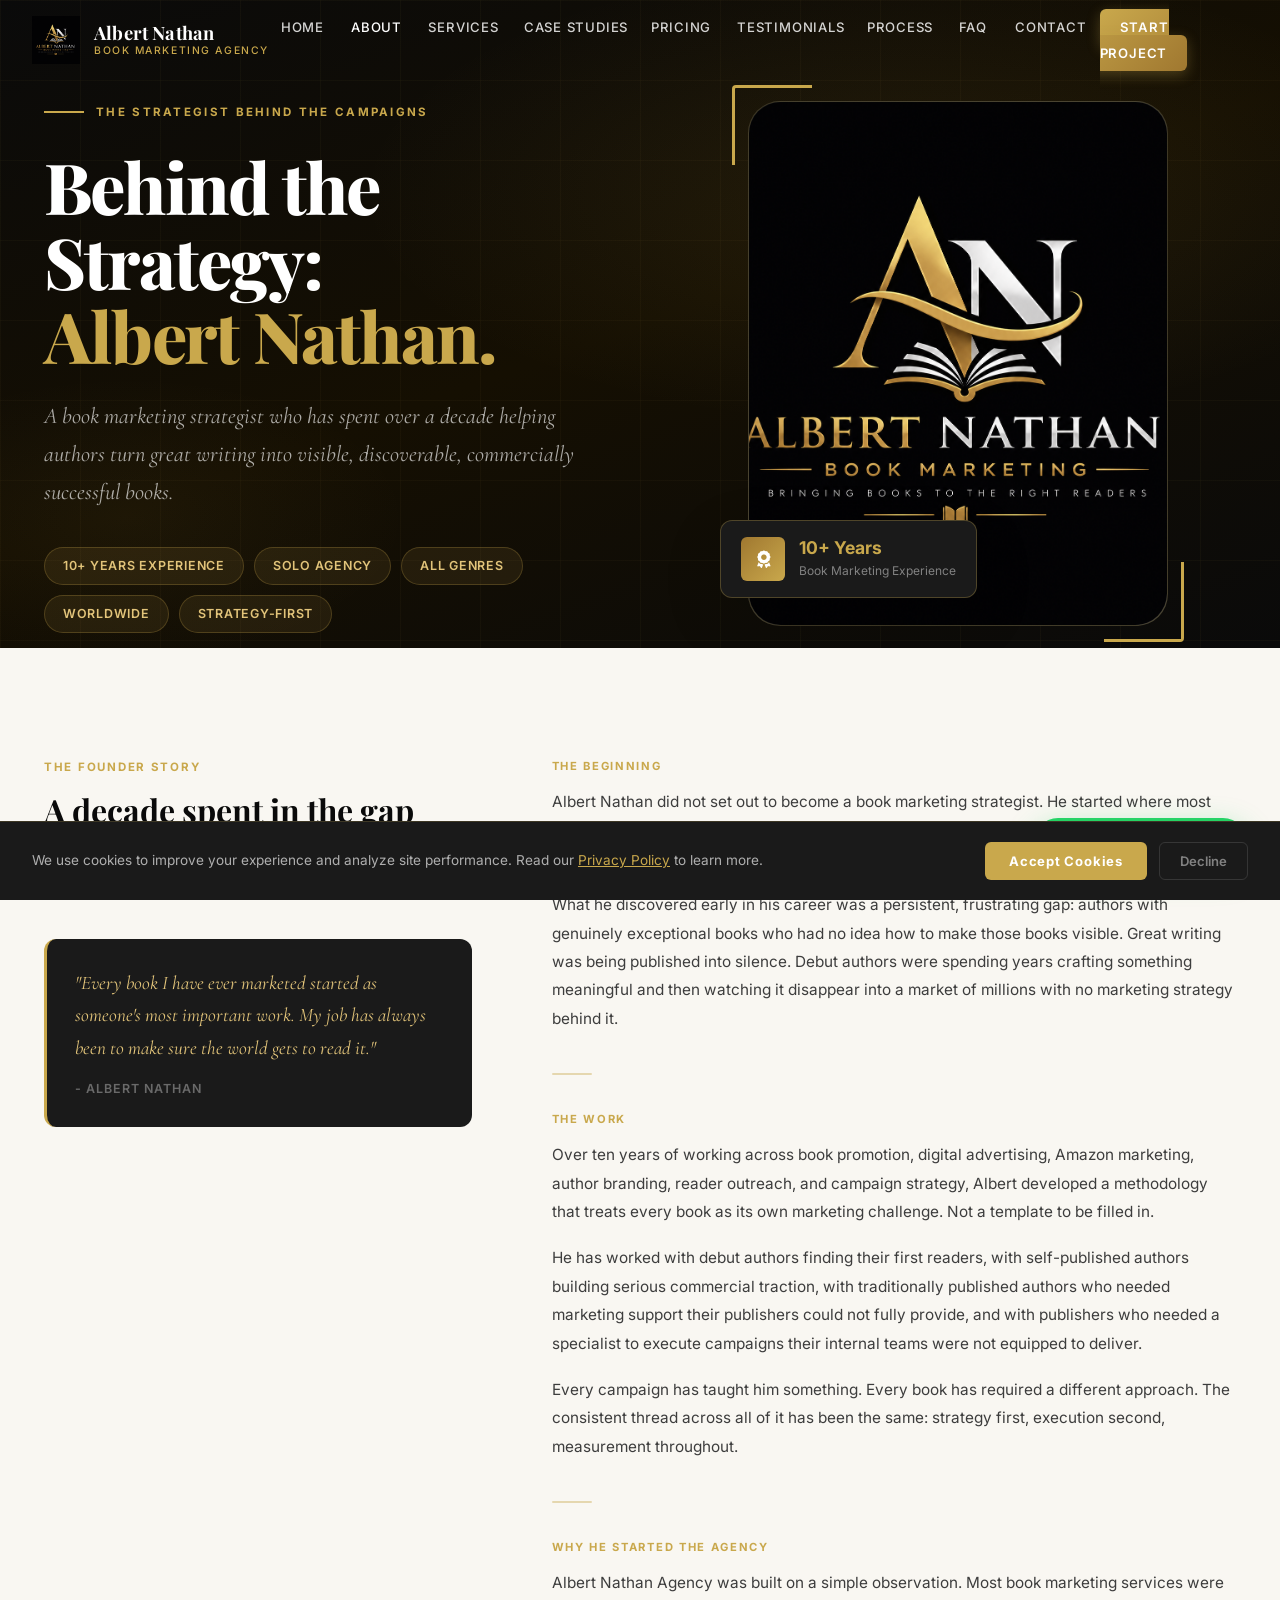
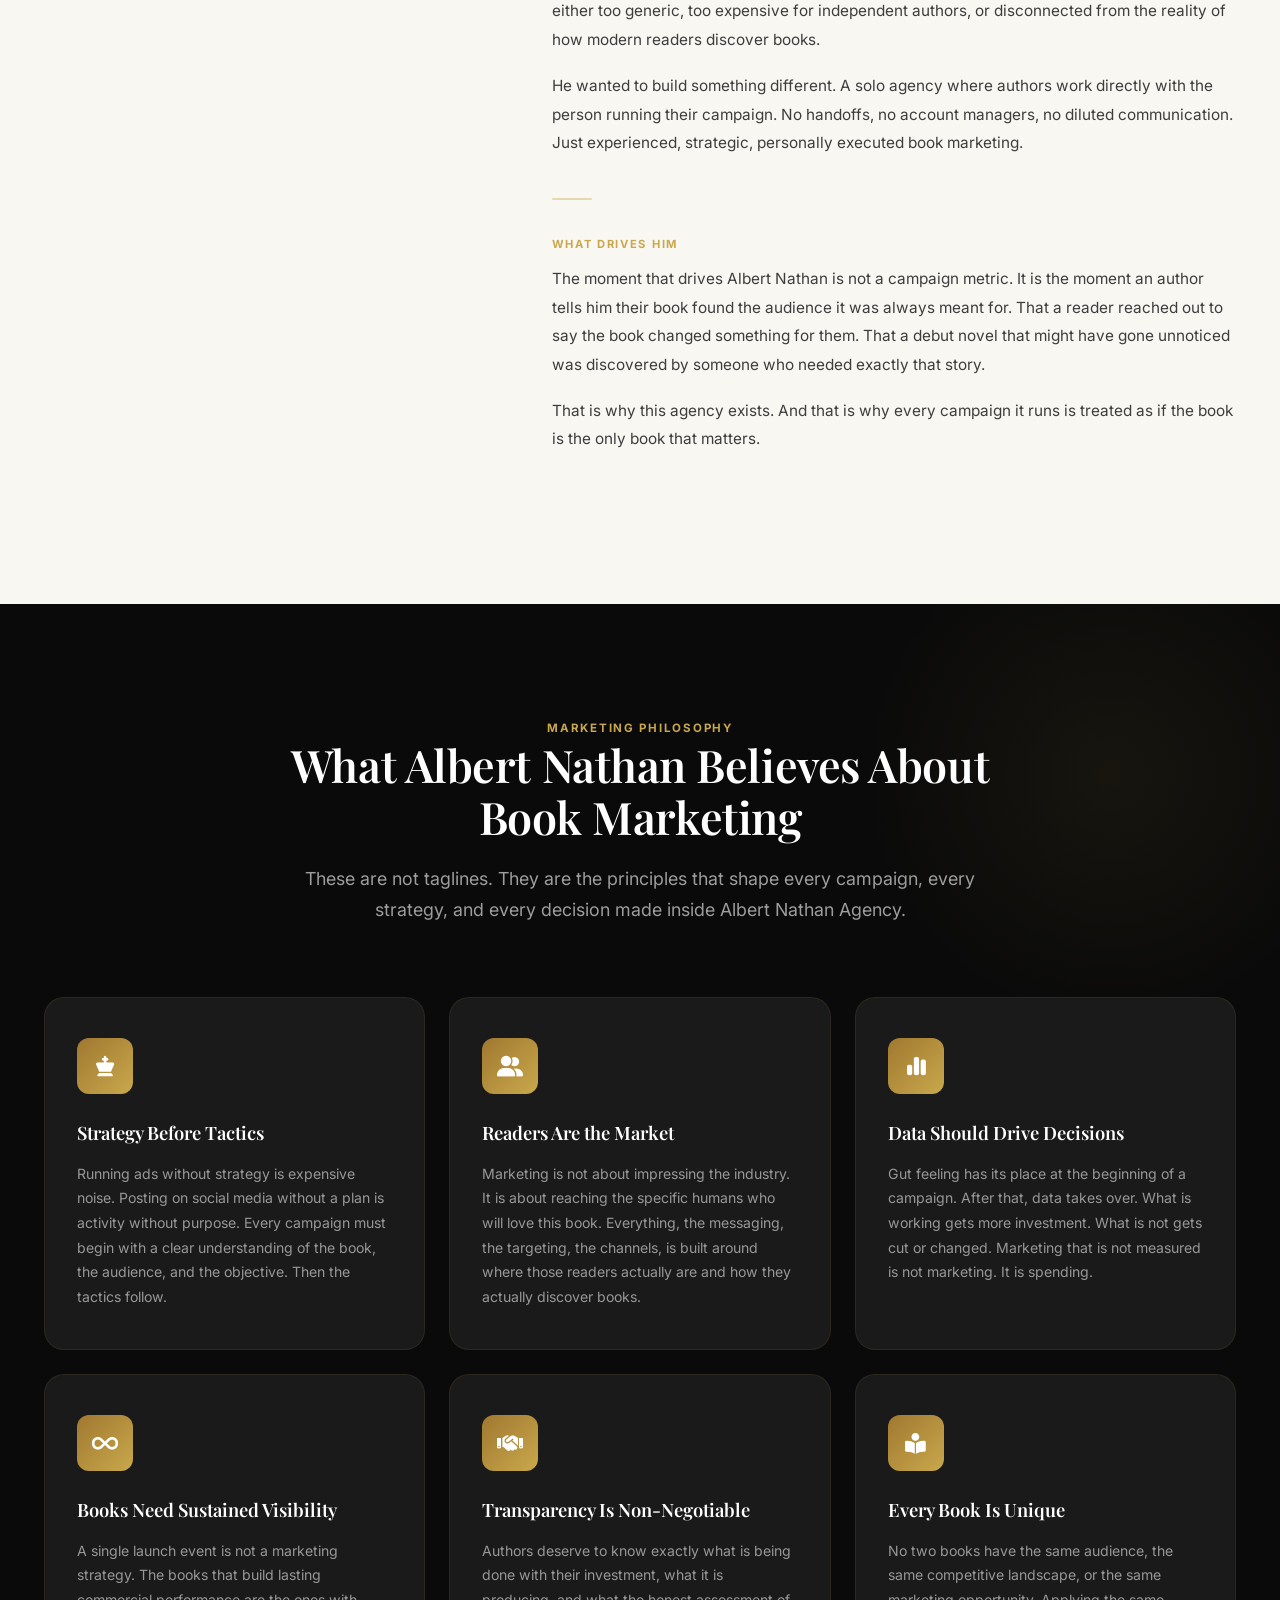
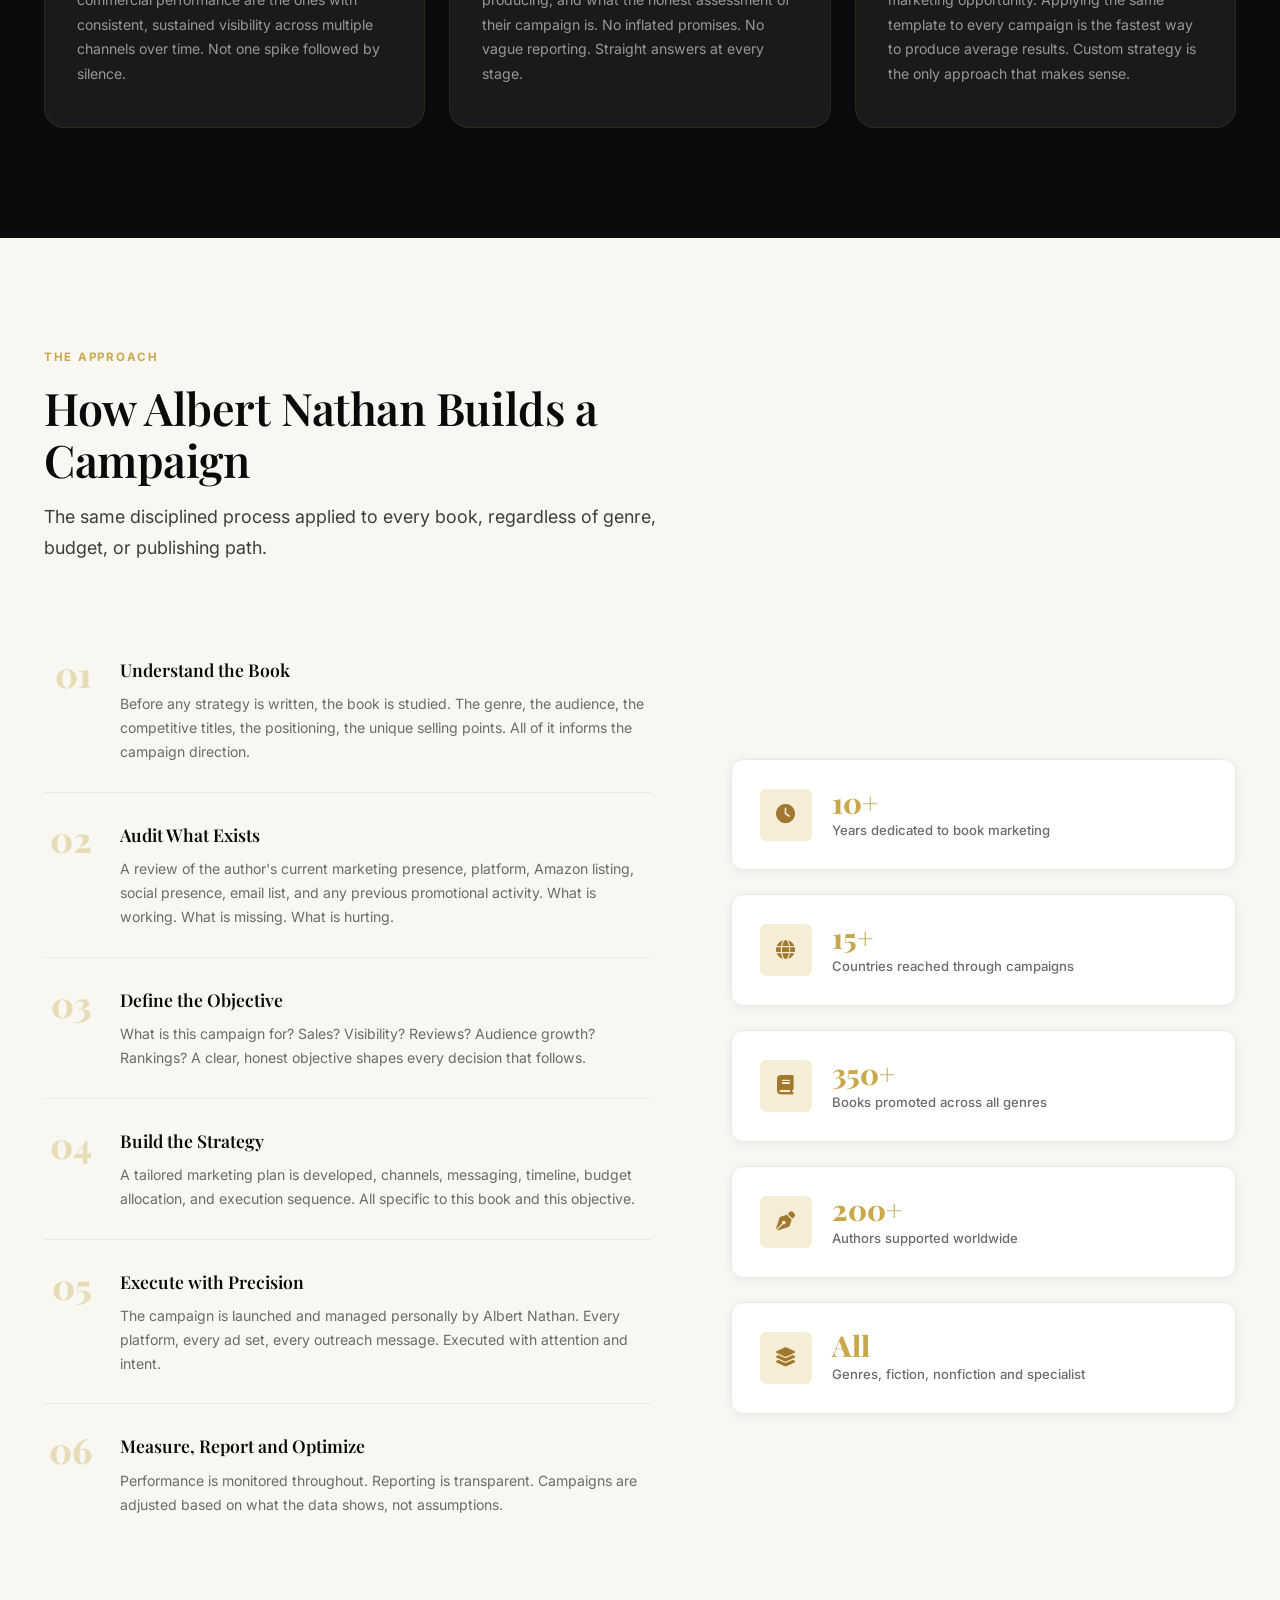
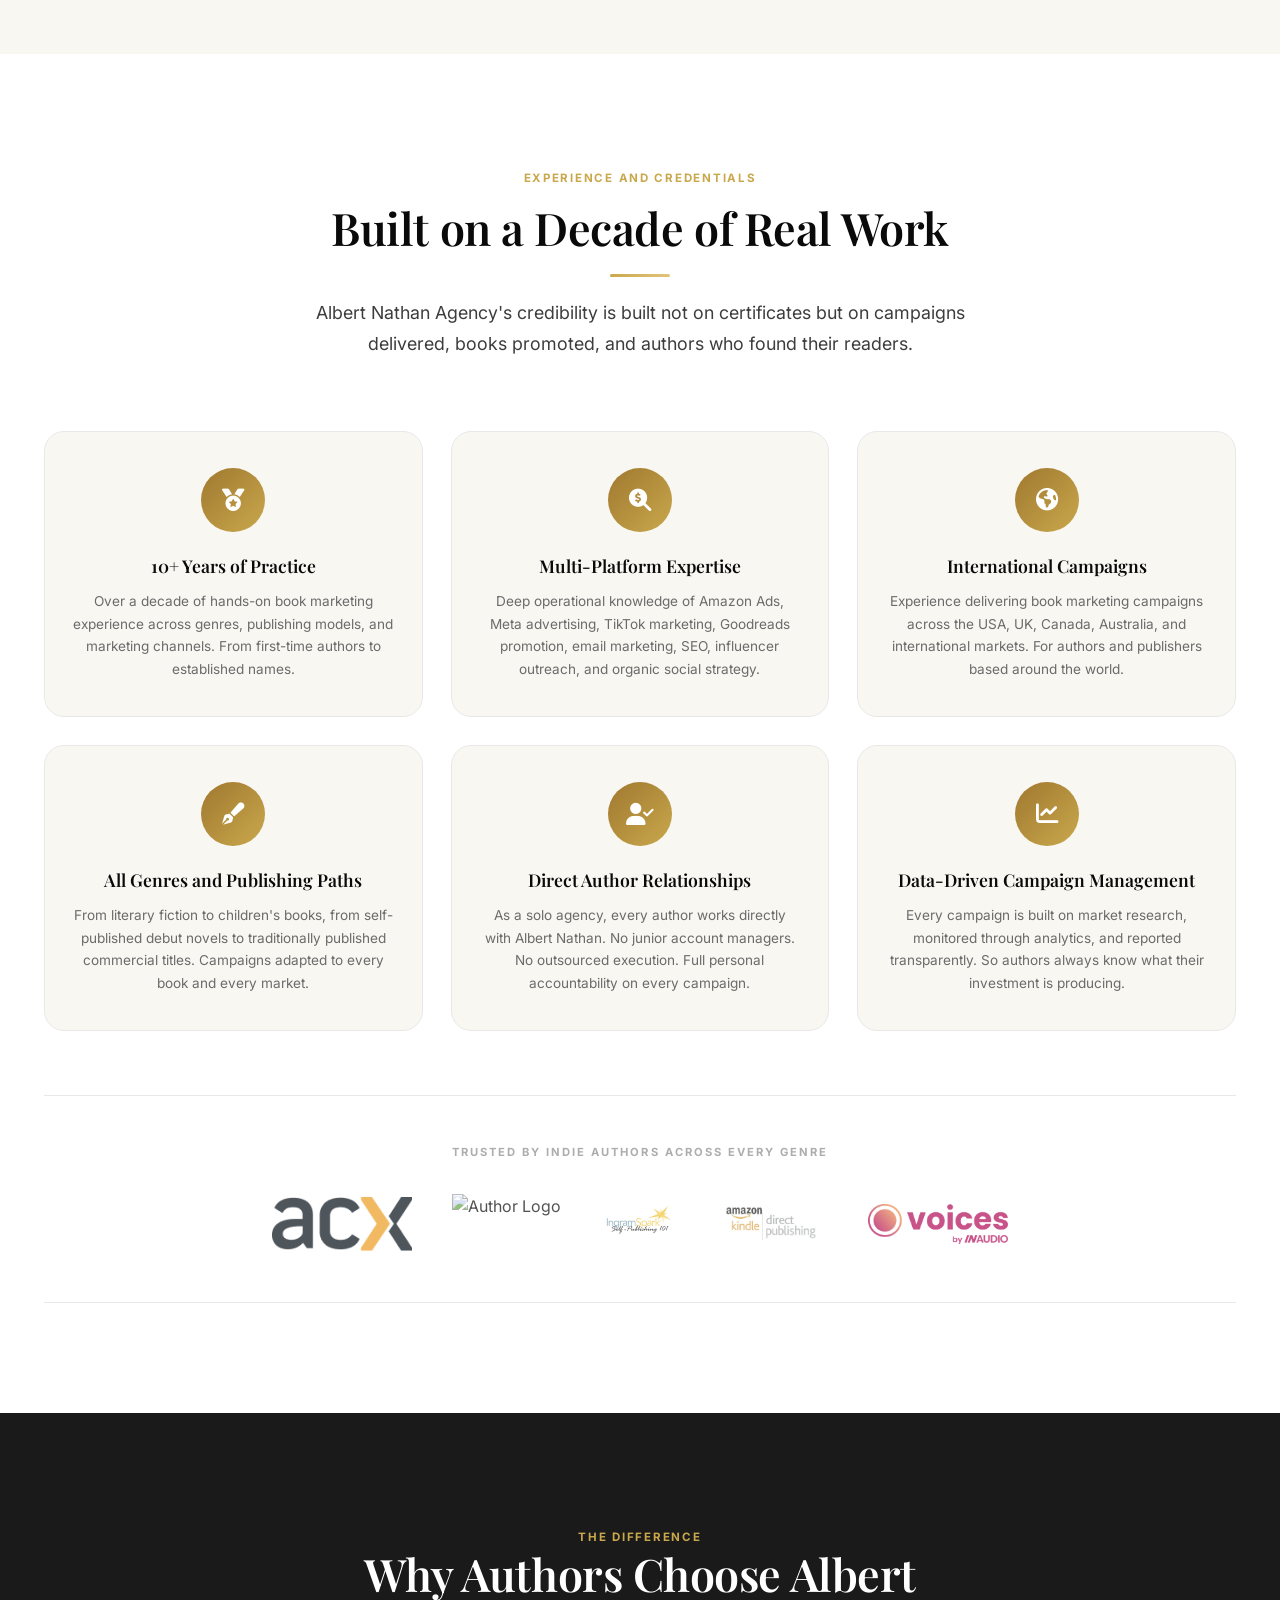
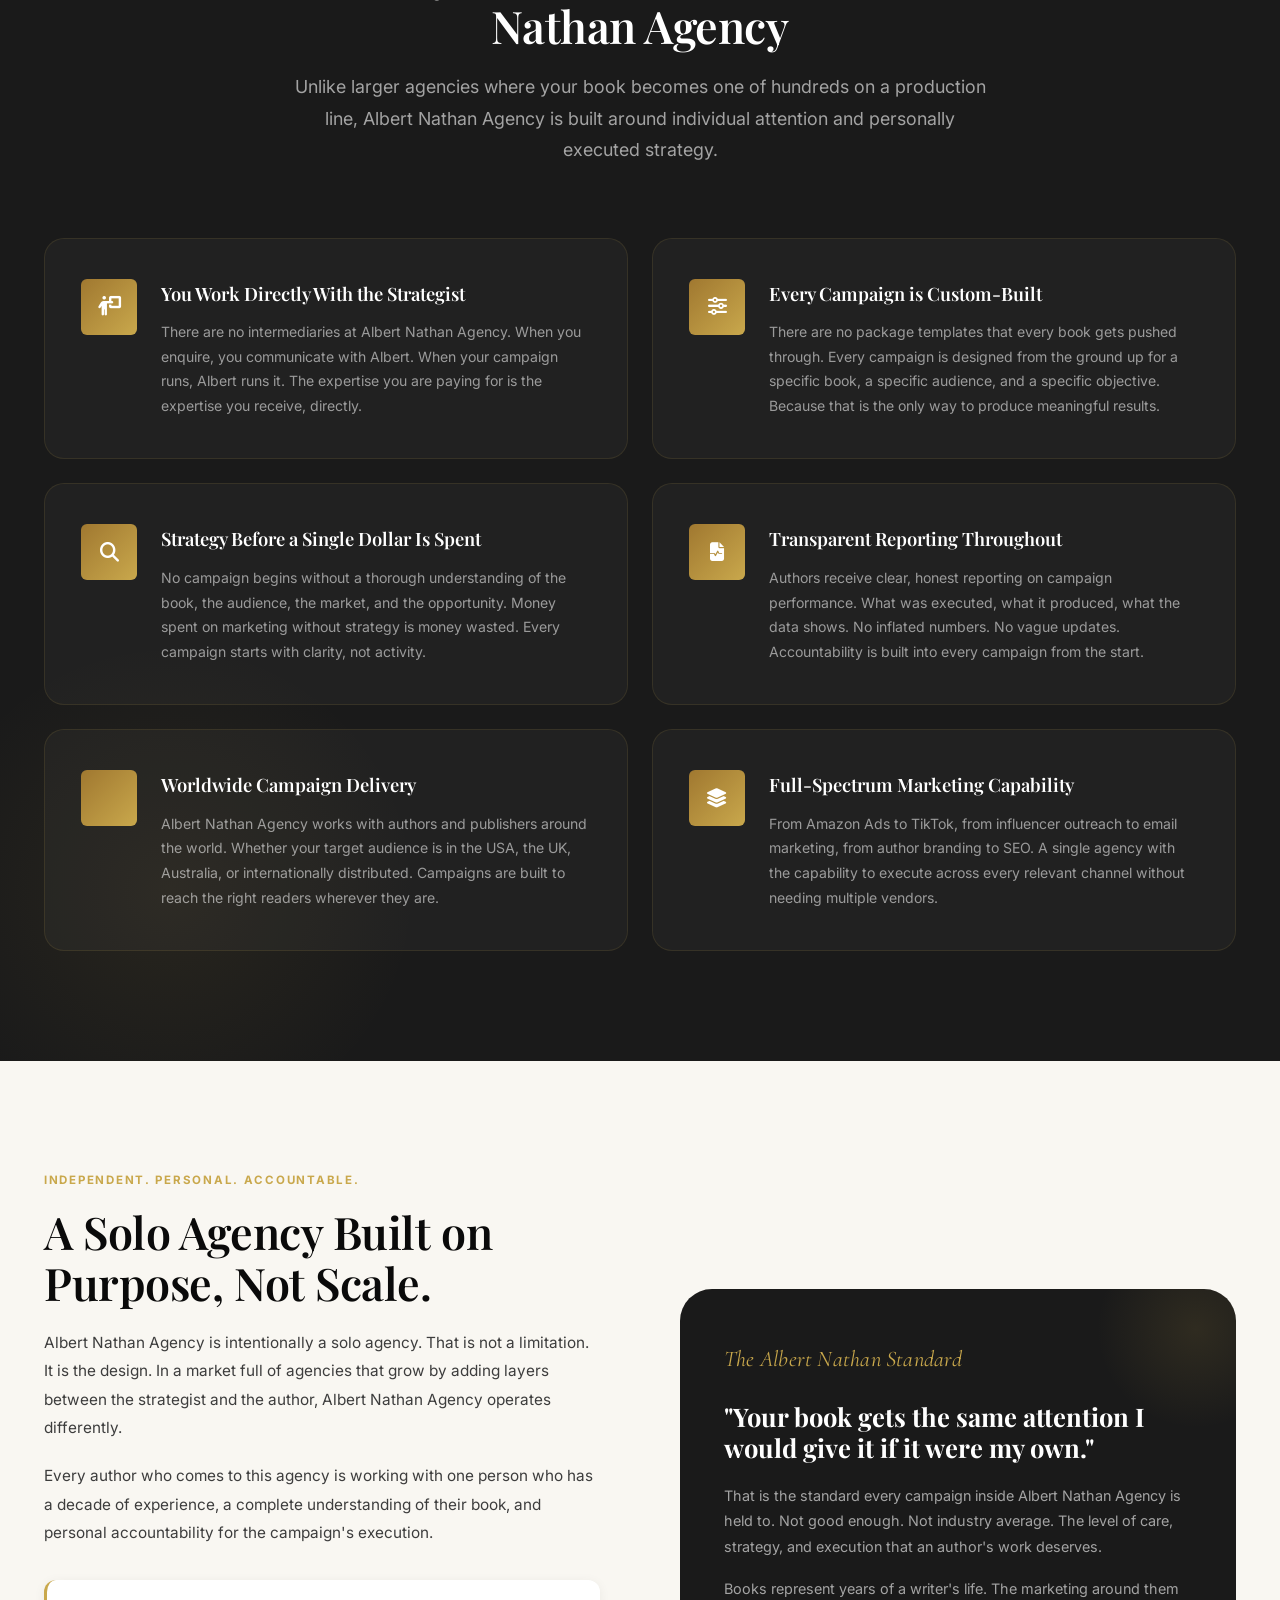
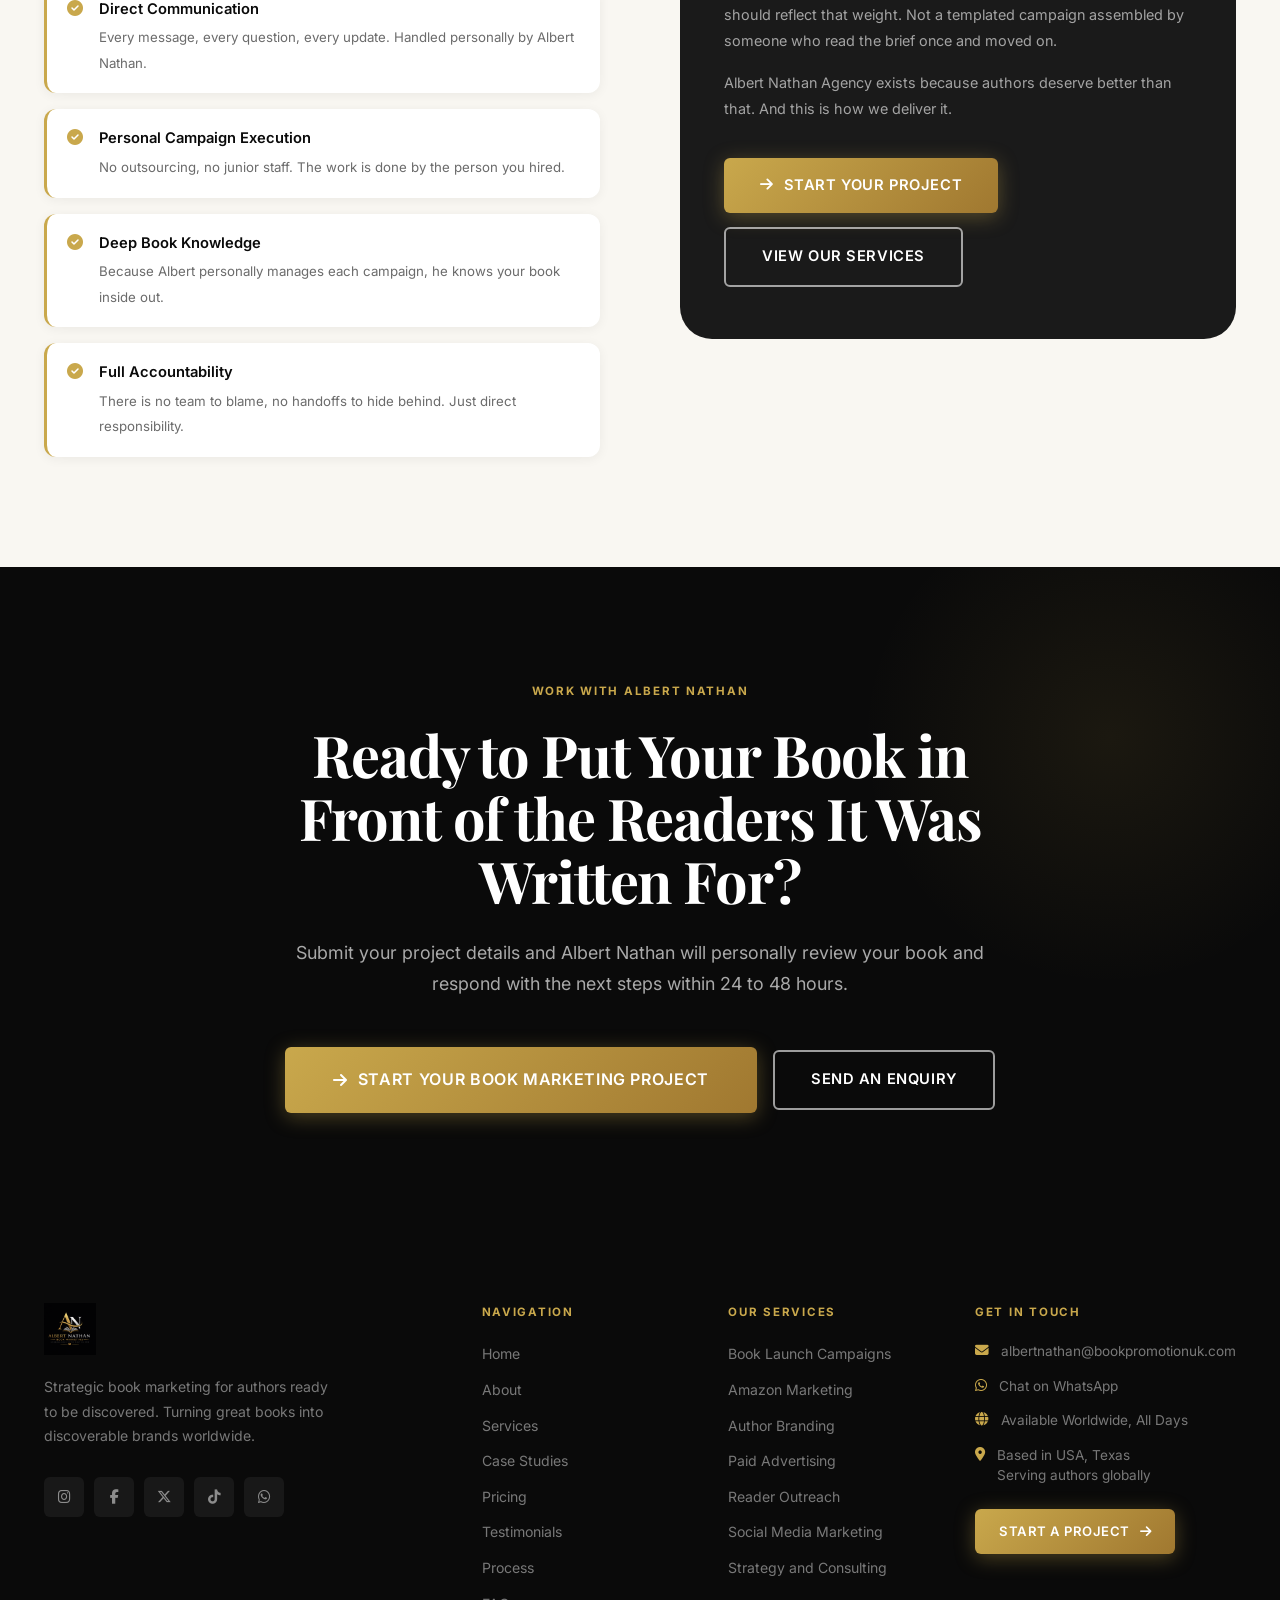
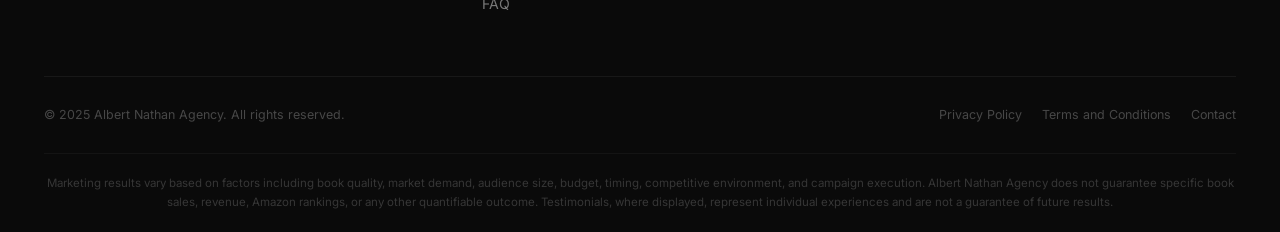
==== commit ff87171b: "Update about.html" ====
--- a/about.html
+++ b/about.html
@@ -9,7 +9,7 @@
   <meta property="og:title" content="About Albert Nathan | Book Marketing Strategist" />
   <meta property="og:description" content="Meet Albert Nathan - the strategist behind Albert Nathan Agency. 10+ years helping authors turn great books into discoverable brands." />
   <meta property="og:type" content="website" />
-  <meta property="og:image" content="css/Albert Nathan.png" />
+  <meta property="og:image" content="Albert Nathan.png" />
   <meta name="twitter:card" content="summary_large_image" />
   <meta name="twitter:title" content="About Albert Nathan | Book Marketing Strategist" />
   <meta name="twitter:description" content="10+ years of strategic book marketing. Independent expertise. Direct communication. No layers." />
@@ -1654,7 +1654,7 @@
       <img src="ACX.png" alt="Author Logo" />
     </div>
     <div class="featured-logo-slot">
-      <img src="Draft2Digital.jpg" alt="Author Logo" />
+      <img src="Draft2Digital.png" alt="Author Logo" />
     </div>
     <div class="featured-logo-slot">
       <img src="IngramSpark.png" alt="Author Logo" />
@@ -2033,4 +2033,4 @@
   </script>
 
 </body>
-</html>+</html>
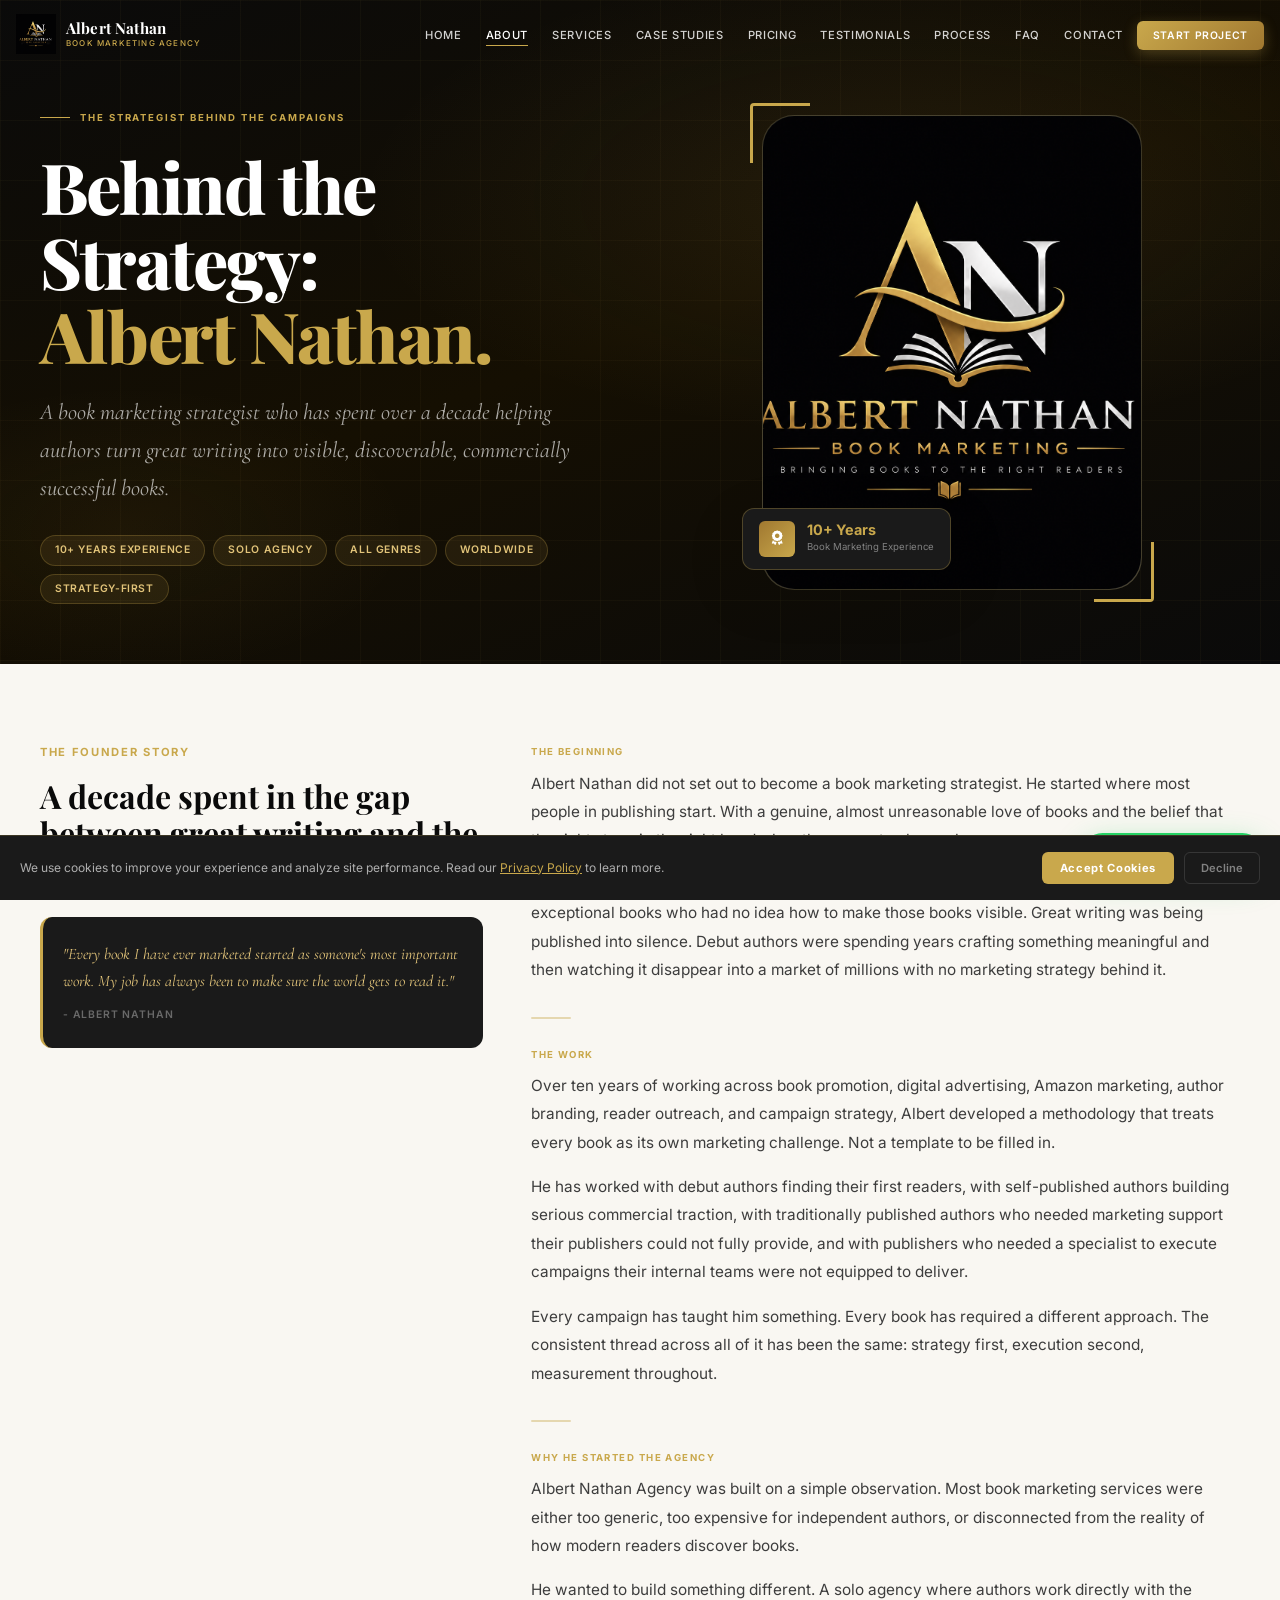
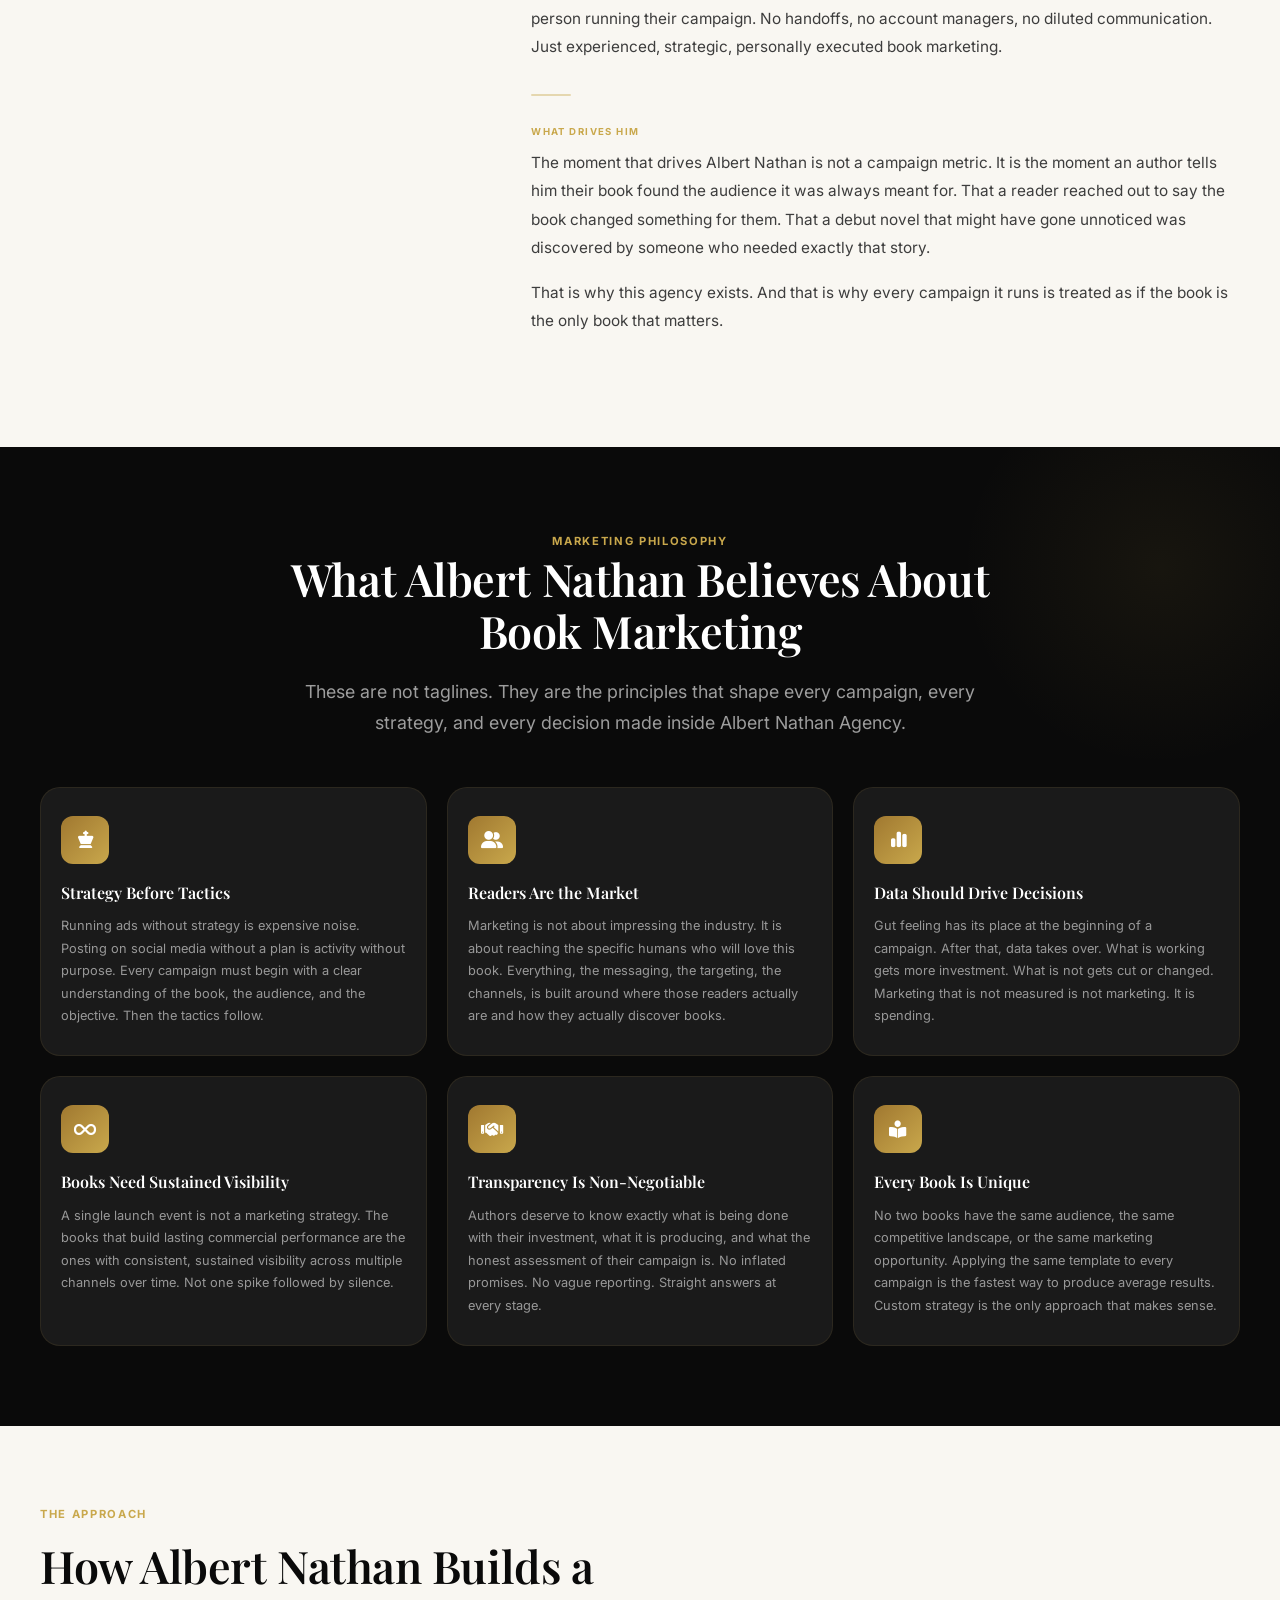
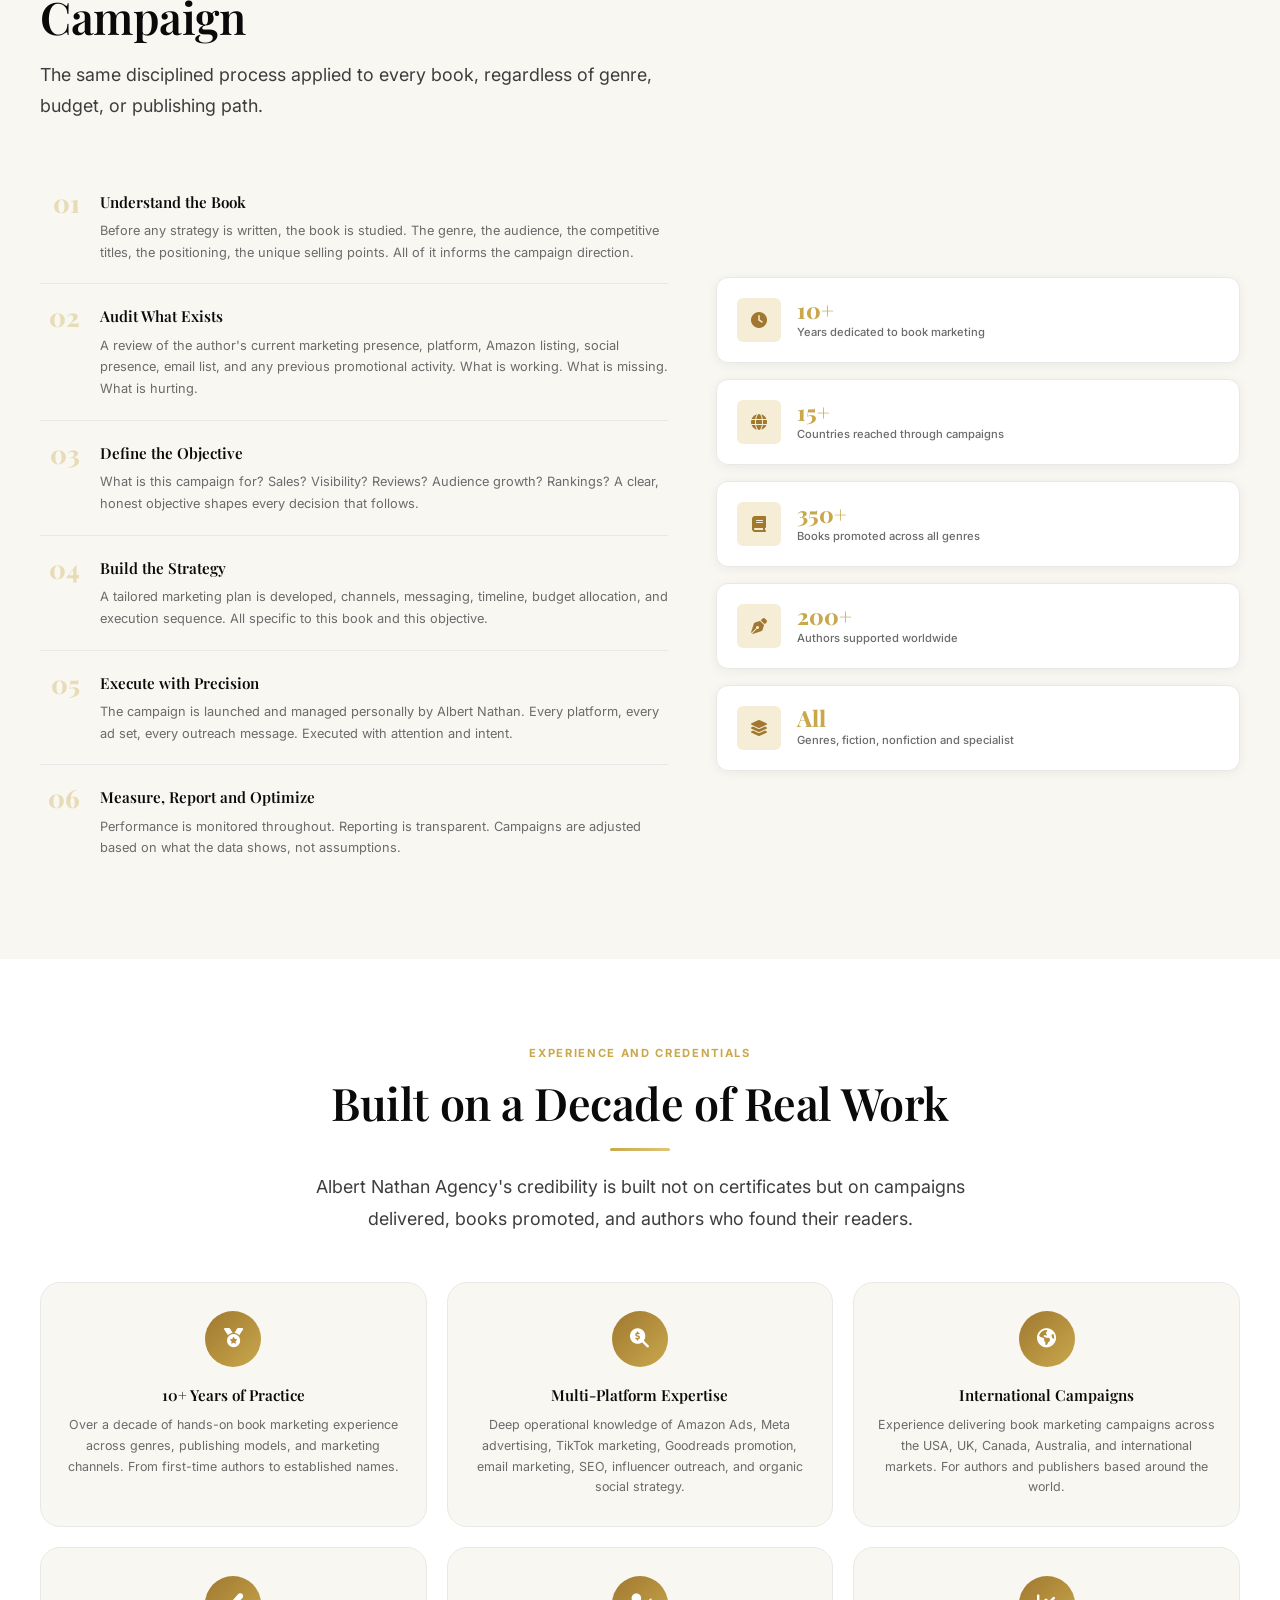
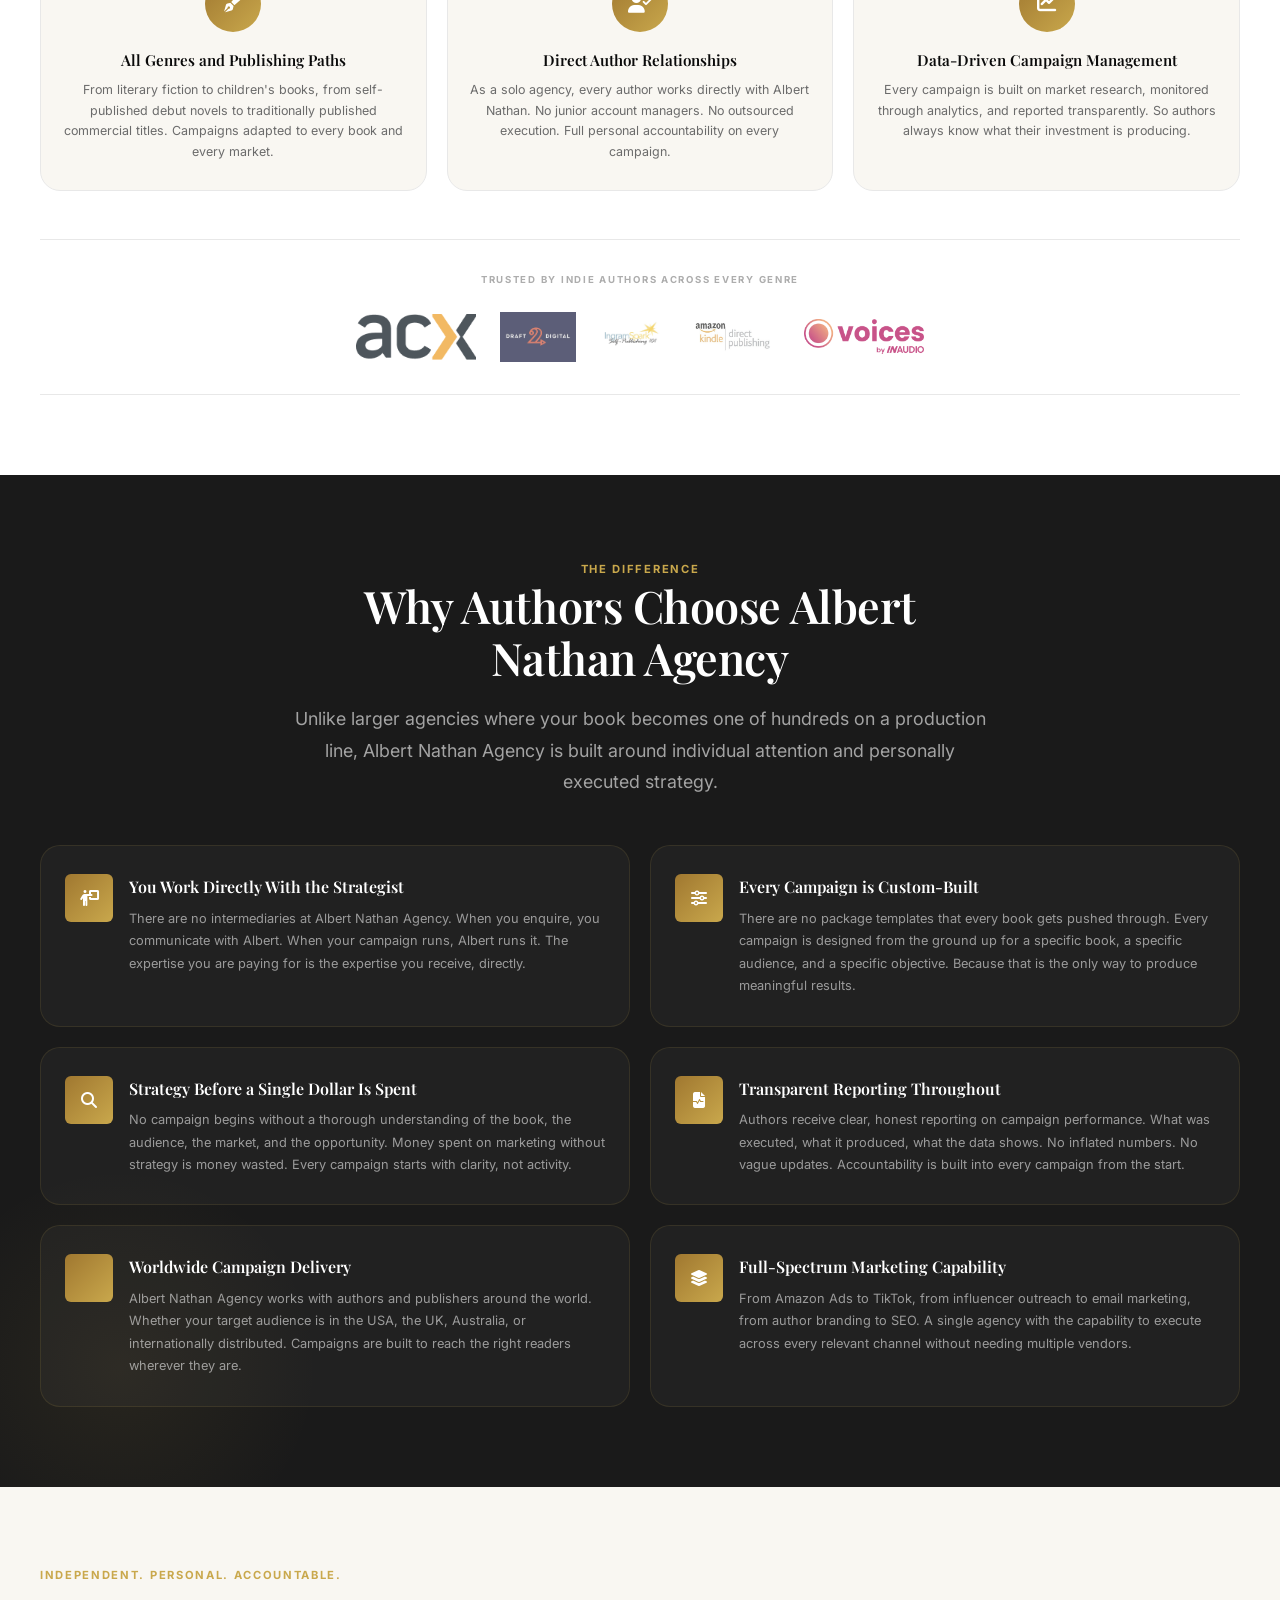
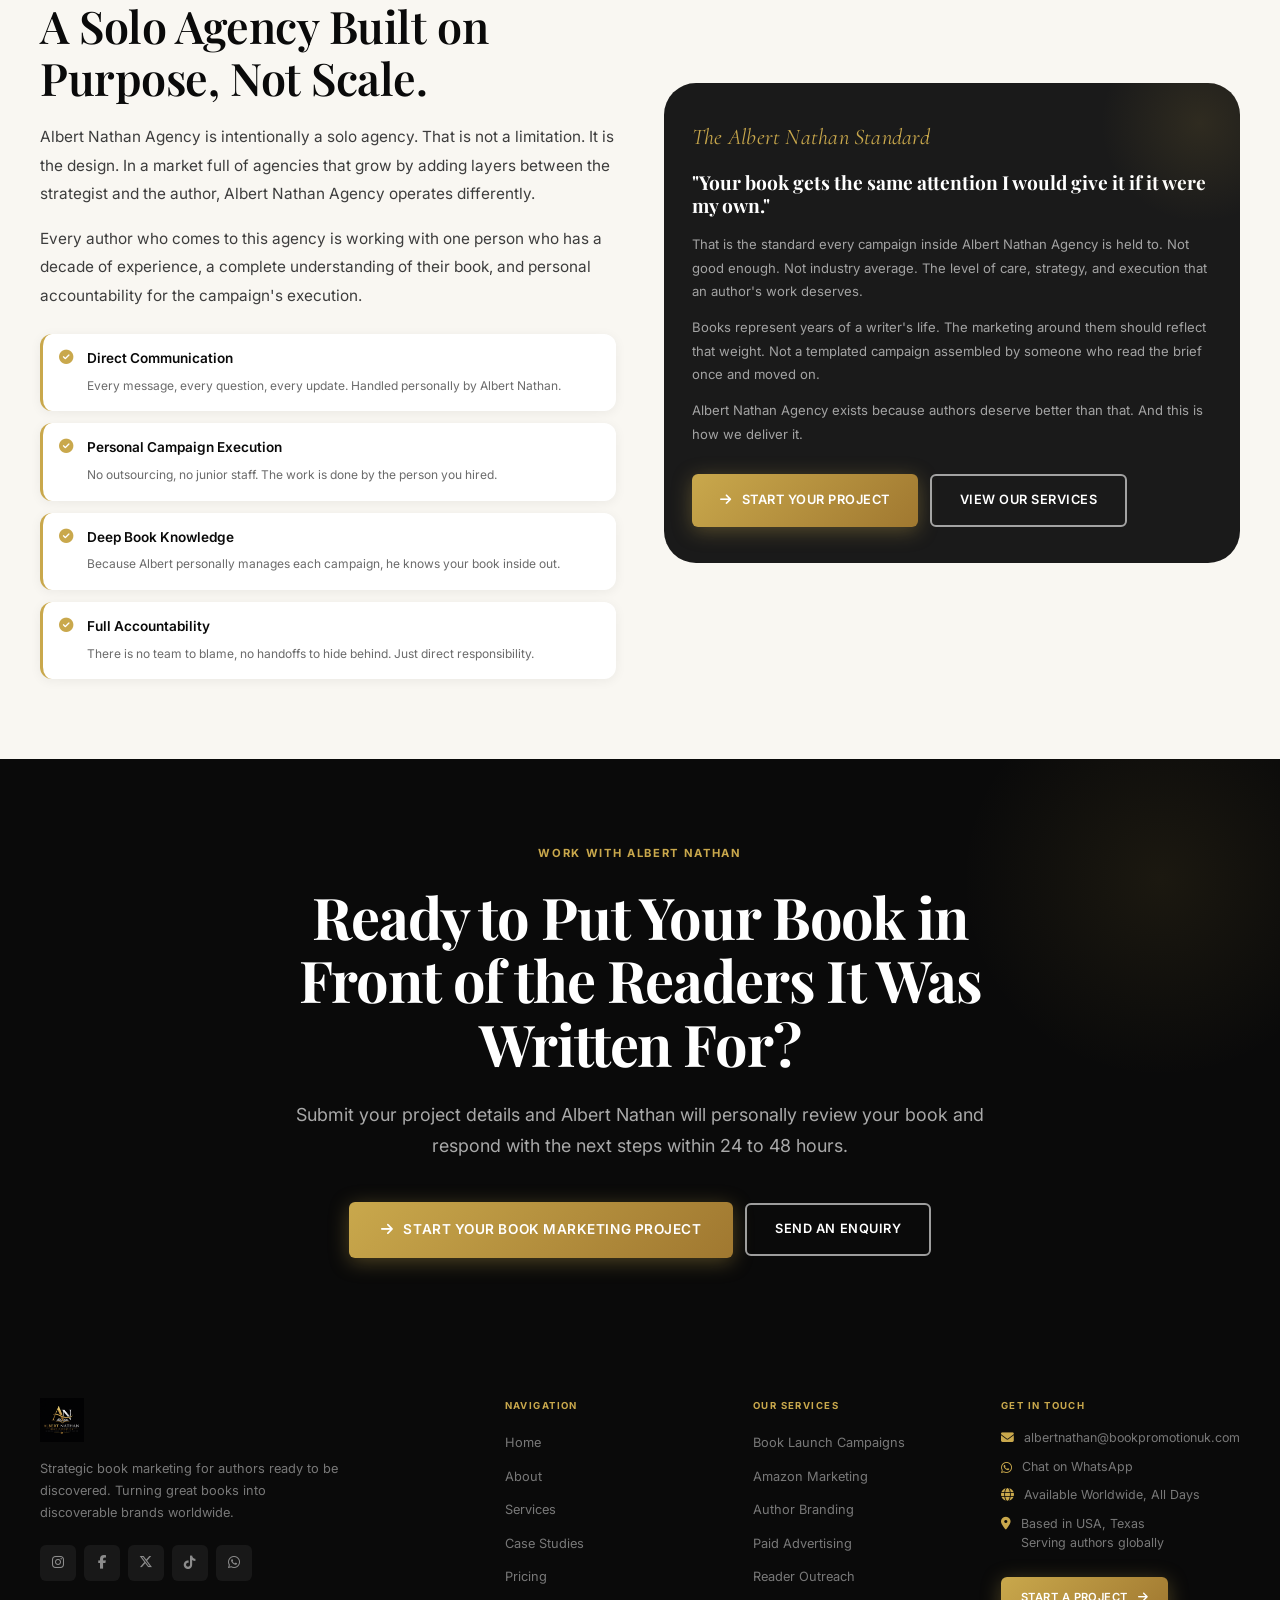
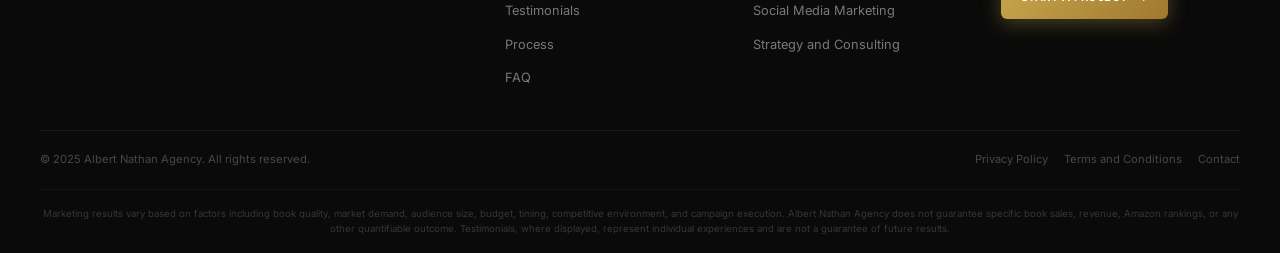
==== commit 30425c98: "Update about.html" ====
--- a/about.html
+++ b/about.html
@@ -2,7 +2,7 @@
 <html lang="en">
 <head>
   <meta charset="UTF-8" />
-  <meta name="viewport" content="width=device-width, initial-scale=1.0" />
+  <meta name="viewport" content="width=device-width, initial-scale=1.0, maximum-scale=5.0, user-scalable=yes" />
   <meta name="description" content="About Albert Nathan - Book marketing strategist with 10+ years of experience helping authors worldwide build visibility, reach readers, and grow their book's commercial performance." />
   <meta name="keywords" content="Albert Nathan, book marketing strategist, about book marketer, book marketing agency founder, author marketing expert" />
   <meta name="author" content="Albert Nathan" />
@@ -15,6 +15,10 @@
   <meta name="twitter:description" content="10+ years of strategic book marketing. Independent expertise. Direct communication. No layers." />
   <title>About Albert Nathan | Book Marketing Strategist</title>
 
+  <!-- Favicon - using your logo -->
+  <link rel="icon" type="Albert Nathan.png" href="Albert Nathan.png" />
+  <link rel="apple-touch-icon" href="Albert Nathan.png" />
+
   <!-- Google Fonts -->
   <link rel="preconnect" href="https://fonts.googleapis.com" />
   <link rel="preconnect" href="https://fonts.gstatic.com" crossorigin />
@@ -24,12 +28,12 @@
   <link rel="stylesheet" href="https://cdnjs.cloudflare.com/ajax/libs/font-awesome/6.5.0/css/all.min.css" />
 
   <!-- Google Analytics -->
-  <script async src="https://www.googletagmanager.com/gtag/js?id=GA_MEASUREMENT_ID"></script>
+  <script async src="https://www.googletagmanager.com/gtag/js?id=G-317S3LQHLQ"></script>
   <script>
     window.dataLayer = window.dataLayer || [];
     function gtag(){dataLayer.push(arguments);}
     gtag('js', new Date());
-    gtag('config', 'GA_MEASUREMENT_ID');
+    gtag('config', 'G-317S3LQHLQ');
   </script>
 
   <style>
@@ -91,6 +95,7 @@
       background: var(--white);
       line-height: 1.6;
       overflow-x: hidden;
+      width: 100%;
     }
 
     img  { max-width: 100%; height: auto; display: block; }
@@ -104,59 +109,61 @@
     ============================================================ */
     .display-xl {
       font-family: var(--font-heading);
-      font-size: clamp(2.8rem, 6vw, 5.5rem);
+      font-size: clamp(2.4rem, 6vw, 5.5rem);
       font-weight: 700; line-height: 1.08; letter-spacing: -0.02em;
     }
     .display-lg {
       font-family: var(--font-heading);
-      font-size: clamp(2.2rem, 4.5vw, 4rem);
+      font-size: clamp(2rem, 4.5vw, 4rem);
       font-weight: 700; line-height: 1.1; letter-spacing: -0.02em;
     }
     .display-md {
       font-family: var(--font-heading);
-      font-size: clamp(1.8rem, 3.5vw, 3rem);
+      font-size: clamp(1.6rem, 3.5vw, 3rem);
       font-weight: 600; line-height: 1.15; letter-spacing: -0.01em;
     }
     .heading-lg {
       font-family: var(--font-heading);
-      font-size: clamp(1.4rem, 2.5vw, 2.2rem);
+      font-size: clamp(1.3rem, 2.5vw, 2.2rem);
       font-weight: 600; line-height: 1.2;
     }
     .heading-md {
       font-family: var(--font-heading);
-      font-size: clamp(1.2rem, 2vw, 1.7rem);
+      font-size: clamp(1.1rem, 2vw, 1.7rem);
       font-weight: 600; line-height: 1.3;
     }
     .subheading {
       font-family: var(--font-sub);
-      font-size: clamp(1.1rem, 1.8vw, 1.4rem);
+      font-size: clamp(1rem, 1.8vw, 1.4rem);
       font-style: italic; font-weight: 400;
       color: var(--gold); letter-spacing: 0.01em;
     }
     .label-tag {
       font-family: var(--font-body);
-      font-size: 0.72rem; font-weight: 700;
+      font-size: 0.7rem; font-weight: 700;
       letter-spacing: 0.15em; text-transform: uppercase;
       color: var(--gold);
     }
     .body-lg {
-      font-size: clamp(1rem, 1.4vw, 1.15rem);
+      font-size: clamp(0.95rem, 1.4vw, 1.15rem);
       line-height: 1.75; color: var(--text-secondary);
     }
     .body-md {
-      font-size: 1rem; line-height: 1.7; color: var(--text-secondary);
+      font-size: clamp(0.9rem, 1vw, 1rem);
+      line-height: 1.7; color: var(--text-secondary);
     }
     .body-sm {
-      font-size: 0.875rem; line-height: 1.65; color: var(--text-muted);
+      font-size: clamp(0.8rem, 0.9vw, 0.875rem);
+      line-height: 1.65; color: var(--text-muted);
     }
 
     /* ============================================================
        LAYOUT
     ============================================================ */
-    .container        { width: 100%; max-width: 1240px; margin: 0 auto; padding: 0 24px; }
-    .container-narrow { width: 100%; max-width: 820px;  margin: 0 auto; padding: 0 24px; }
-    .section          { padding: 100px 0; }
-    .section-sm       { padding: 60px 0; }
+    .container        { width: 100%; max-width: 1240px; margin: 0 auto; padding: 0 20px; }
+    .container-narrow { width: 100%; max-width: 820px;  margin: 0 auto; padding: 0 20px; }
+    .section          { padding: 80px 0; }
+    .section-sm       { padding: 50px 0; }
 
     .text-center { text-align: center; }
     .gold        { color: var(--gold); }
@@ -177,11 +184,15 @@
     ============================================================ */
     .btn {
       display: inline-flex; align-items: center; gap: 10px;
-      padding: 16px 36px; border-radius: var(--radius-sm);
-      font-family: var(--font-body); font-size: 0.92rem;
+      padding: 14px 28px;
+      border-radius: var(--radius-sm);
+      font-family: var(--font-body);
+      font-size: clamp(0.8rem, 0.9vw, 0.92rem);
       font-weight: 600; letter-spacing: 0.04em; text-transform: uppercase;
       transition: var(--transition); position: relative; overflow: hidden;
       white-space: nowrap;
+      min-height: 50px;
+      justify-content: center;
     }
     .btn::before {
       content: ''; position: absolute; top: 0; left: -100%;
@@ -214,10 +225,10 @@
     .btn-dark { background: var(--charcoal); color: var(--white); box-shadow: var(--shadow-md); }
     .btn-dark:hover { background: var(--charcoal-light); transform: translateY(-2px); }
 
-    .btn-sm  { padding: 12px 24px; font-size: 0.82rem; }
-    .btn-lg  { padding: 20px 48px; font-size: 1rem; }
-
-    .btn-group { display: flex; flex-wrap: wrap; gap: 16px; align-items: center; }
+    .btn-sm  { padding: 10px 20px; font-size: clamp(0.7rem, 0.8vw, 0.82rem); min-height: 42px; }
+    .btn-lg  { padding: 16px 32px; font-size: clamp(0.85rem, 1vw, 1rem); min-height: 56px; }
+
+    .btn-group { display: flex; flex-wrap: wrap; gap: 12px; align-items: center; justify-content: center; }
 
     /* ============================================================
        GOLD LINE
@@ -234,78 +245,87 @@
     ============================================================ */
     #navbar {
       position: fixed; top: 0; left: 0; right: 0; z-index: 1000;
-      padding: 0 32px; height: 80px;
+      padding: 0 16px; height: 68px;
       display: flex; align-items: center; justify-content: space-between;
       background: transparent; transition: var(--transition);
     }
     #navbar.scrolled {
       background: rgba(10,10,10,0.97);
       backdrop-filter: blur(20px); -webkit-backdrop-filter: blur(20px);
-      height: 68px; box-shadow: 0 2px 30px rgba(0,0,0,0.3);
-    }
-
-    .nav-logo { display: flex; align-items: center; gap: 14px; flex-shrink: 0; }
-    .nav-logo img { height: 48px; width: auto; object-fit: contain; transition: var(--transition); }
-    #navbar.scrolled .nav-logo img { height: 40px; }
+      height: 64px; box-shadow: 0 2px 30px rgba(0,0,0,0.3);
+    }
+
+    .nav-logo { display: flex; align-items: center; gap: 10px; flex-shrink: 0; }
+    .nav-logo img { height: 40px; width: auto; object-fit: contain; transition: var(--transition); }
+    #navbar.scrolled .nav-logo img { height: 36px; }
 
     .nav-logo-text { display: flex; flex-direction: column; line-height: 1; }
     .nav-logo-name {
-      font-family: var(--font-heading); font-size: 1.15rem; font-weight: 700;
-      color: var(--white); letter-spacing: 0.01em;
+      font-family: var(--font-heading);
+      font-size: clamp(0.95rem, 1.1vw, 1.15rem);
+      font-weight: 700; color: var(--white); letter-spacing: 0.01em;
     }
     .nav-logo-sub {
-      font-family: var(--font-body); font-size: 0.65rem; font-weight: 500;
-      letter-spacing: 0.15em; text-transform: uppercase; color: var(--gold); margin-top: 3px;
-    }
-
-    .nav-links { display: flex; align-items: center; gap: 8px; list-style: none; }
+      font-family: var(--font-body);
+      font-size: clamp(0.5rem, 0.6vw, 0.65rem);
+      font-weight: 500;
+      letter-spacing: 0.15em; text-transform: uppercase; color: var(--gold); margin-top: 2px;
+    }
+
+    .nav-links { display: flex; align-items: center; gap: 4px; list-style: none; }
     .nav-links a {
-      font-family: var(--font-body); font-size: 0.82rem; font-weight: 500;
-      letter-spacing: 0.06em; text-transform: uppercase;
-      color: rgba(255,255,255,0.82); padding: 8px 12px;
+      font-family: var(--font-body);
+      font-size: clamp(0.7rem, 0.78vw, 0.82rem);
+      font-weight: 500; letter-spacing: 0.06em; text-transform: uppercase;
+      color: rgba(255,255,255,0.82); padding: 6px 10px;
       border-radius: var(--radius-sm); transition: var(--transition); position: relative;
     }
     .nav-links a::after {
-      content: ''; position: absolute; bottom: 4px; left: 12px;
+      content: ''; position: absolute; bottom: 2px; left: 10px;
       width: 0; height: 1.5px; background: var(--gold); transition: width 0.3s ease;
     }
     .nav-links a:hover { color: var(--white); }
-    .nav-links a:hover::after { width: calc(100% - 24px); }
+    .nav-links a:hover::after { width: calc(100% - 20px); }
 
     .nav-links a.active { color: var(--white); }
-    .nav-links a.active::after { width: calc(100% - 24px); }
+    .nav-links a.active::after { width: calc(100% - 20px); }
 
     .nav-cta {
       background: linear-gradient(135deg, var(--gold), var(--gold-dark)) !important;
-      color: var(--white) !important; padding: 10px 20px !important;
+      color: var(--white) !important; padding: 8px 16px !important;
       border-radius: var(--radius-sm) !important; font-weight: 600 !important;
       box-shadow: 0 4px 14px rgba(201,168,76,0.3);
       border: none !important;
+      font-size: clamp(0.65rem, 0.72vw, 0.78rem) !important;
     }
     .nav-cta:hover { transform: translateY(-1px); box-shadow: 0 6px 20px rgba(201,168,76,0.45) !important; }
     .nav-cta::after { display: none !important; }
 
     .hamburger {
       display: none; flex-direction: column; justify-content: center;
-      align-items: center; width: 42px; height: 42px; gap: 6px;
+      align-items: center; width: 40px; height: 40px; gap: 5px;
       cursor: pointer; border-radius: var(--radius-sm); transition: var(--transition);
+      padding: 8px;
     }
     .hamburger:hover { background: rgba(255,255,255,0.08); }
-    .hamburger span { display: block; width: 24px; height: 2px; background: var(--white); border-radius: 2px; transition: var(--transition); }
-    .hamburger.open span:nth-child(1) { transform: translateY(8px) rotate(45deg); }
+    .hamburger span { display: block; width: 22px; height: 2px; background: var(--white); border-radius: 2px; transition: var(--transition); }
+    .hamburger.open span:nth-child(1) { transform: translateY(7px) rotate(45deg); }
     .hamburger.open span:nth-child(2) { opacity: 0; transform: scaleX(0); }
-    .hamburger.open span:nth-child(3) { transform: translateY(-8px) rotate(-45deg); }
+    .hamburger.open span:nth-child(3) { transform: translateY(-7px) rotate(-45deg); }
 
     .nav-mobile {
       display: none; position: fixed; top: 0; left: 0; right: 0; bottom: 0;
       background: rgba(10,10,10,0.98); z-index: 999;
       flex-direction: column; align-items: center; justify-content: center;
       gap: 12px; opacity: 0; pointer-events: none; transition: opacity 0.3s ease;
+      padding: 20px;
     }
     .nav-mobile.active { display: flex; opacity: 1; pointer-events: all; }
     .nav-mobile a {
-      font-family: var(--font-heading); font-size: 1.8rem; font-weight: 600;
-      color: var(--white); transition: var(--transition); text-align: center;
+      font-family: var(--font-heading);
+      font-size: clamp(1.4rem, 4vw, 1.8rem);
+      font-weight: 600; color: var(--white); transition: var(--transition); text-align: center;
+      padding: 6px 0;
     }
     .nav-mobile a:hover { color: var(--gold); }
     .nav-mobile .nav-mobile-cta { margin-top: 20px; }
@@ -315,11 +335,12 @@
     ============================================================ */
     #about-hero {
       position: relative;
-      min-height: 72vh;
+      min-height: 70vh;
       display: flex;
       align-items: center;
       background: var(--black);
       overflow: hidden;
+      padding: 80px 0 60px;
     }
 
     .about-hero-bg {
@@ -335,7 +356,7 @@
       background-image:
         linear-gradient(rgba(201,168,76,0.04) 1px, transparent 1px),
         linear-gradient(90deg, rgba(201,168,76,0.04) 1px, transparent 1px);
-      background-size: 80px 80px;
+      background-size: 60px 60px;
       pointer-events: none;
     }
 
@@ -343,9 +364,9 @@
       position: relative; z-index: 2;
       display: grid;
       grid-template-columns: 1fr 1fr;
-      gap: 80px;
+      gap: 48px;
       align-items: center;
-      padding-top: 80px;
+      padding-top: 20px;
     }
 
     .about-hero-left {
@@ -353,19 +374,20 @@
     }
 
     .about-hero-eyebrow {
-      display: inline-flex; align-items: center; gap: 12px;
-      margin-bottom: 28px;
+      display: inline-flex; align-items: center; gap: 10px;
+      margin-bottom: 24px;
       opacity: 0; animation: fadeInUp 0.8s ease 0.2s forwards;
-    }
-    .about-eyebrow-line { width: 40px; height: 1.5px; background: var(--gold); }
+      flex-wrap: wrap;
+    }
+    .about-eyebrow-line { width: 30px; height: 1.5px; background: var(--gold); }
     .about-eyebrow-text {
-      font-size: 0.72rem; font-weight: 700;
+      font-size: clamp(0.6rem, 0.7vw, 0.72rem); font-weight: 700;
       letter-spacing: 0.2em; text-transform: uppercase; color: var(--gold);
     }
 
     .about-hero-title {
       font-family: var(--font-heading);
-      font-size: clamp(2.8rem, 5.5vw, 5rem);
+      font-size: clamp(2.4rem, 5.5vw, 5rem);
       font-weight: 800; line-height: 1.06; letter-spacing: -0.025em;
       color: var(--white);
       opacity: 0; animation: fadeInUp 0.9s ease 0.4s forwards;
@@ -375,23 +397,24 @@
 
     .about-hero-sub {
       font-family: var(--font-sub);
-      font-size: clamp(1.1rem, 1.8vw, 1.4rem);
+      font-size: clamp(1rem, 1.8vw, 1.4rem);
       font-style: italic; color: rgba(255,255,255,0.65); line-height: 1.7;
-      margin-top: 24px;
+      margin-top: 20px;
       opacity: 0; animation: fadeInUp 0.9s ease 0.6s forwards;
     }
 
     .about-hero-tags {
-      display: flex; flex-wrap: wrap; gap: 10px; margin-top: 36px;
+      display: flex; flex-wrap: wrap; gap: 8px; margin-top: 28px;
       opacity: 0; animation: fadeInUp 0.9s ease 0.8s forwards;
     }
 
     .about-tag {
-      padding: 8px 18px;
+      padding: 6px 14px;
       background: rgba(201,168,76,0.10);
       border: 1px solid rgba(201,168,76,0.25);
       border-radius: 40px;
-      font-size: 0.78rem; font-weight: 600;
+      font-size: clamp(0.65rem, 0.72vw, 0.78rem);
+      font-weight: 600;
       letter-spacing: 0.06em; text-transform: uppercase;
       color: var(--gold-light);
     }
@@ -404,7 +427,7 @@
 
     .about-photo-frame {
       position: relative;
-      width: 100%; max-width: 420px;
+      width: 100%; max-width: 380px;
     }
 
     .about-photo-slot {
@@ -437,8 +460,8 @@
     .about-photo-frame::before {
       content: '';
       position: absolute;
-      top: -16px; left: -16px;
-      width: 80px; height: 80px;
+      top: -12px; left: -12px;
+      width: 60px; height: 60px;
       border-top: 3px solid var(--gold);
       border-left: 3px solid var(--gold);
       border-radius: 4px 0 0 0;
@@ -447,8 +470,8 @@
     .about-photo-frame::after {
       content: '';
       position: absolute;
-      bottom: -16px; right: -16px;
-      width: 80px; height: 80px;
+      bottom: -12px; right: -12px;
+      width: 60px; height: 60px;
       border-bottom: 3px solid var(--gold);
       border-right: 3px solid var(--gold);
       border-radius: 0 0 4px 0;
@@ -457,31 +480,32 @@
     /* Floating credential badge */
     .about-badge {
       position: absolute;
-      bottom: 28px; left: -28px;
+      bottom: 20px; left: -20px;
       background: var(--charcoal);
       border: 1px solid rgba(201,168,76,0.30);
       border-radius: var(--radius-md);
-      padding: 16px 20px;
-      display: flex; align-items: center; gap: 14px;
+      padding: 12px 16px;
+      display: flex; align-items: center; gap: 12px;
       box-shadow: var(--shadow-lg);
-      min-width: 200px;
+      min-width: 160px;
     }
 
     .about-badge-icon {
-      width: 44px; height: 44px;
+      width: 36px; height: 36px;
       border-radius: var(--radius-sm);
       background: linear-gradient(135deg, var(--gold-dark), var(--gold));
       display: flex; align-items: center; justify-content: center;
-      color: var(--white); font-size: 1.1rem; flex-shrink: 0;
+      color: var(--white); font-size: 0.9rem; flex-shrink: 0;
     }
 
     .about-badge-text strong {
-      display: block; font-size: 1.1rem; font-weight: 700;
-      color: var(--gold); line-height: 1;
+      display: block; font-size: clamp(0.9rem, 1vw, 1.1rem);
+      font-weight: 700; color: var(--gold); line-height: 1;
     }
 
     .about-badge-text span {
-      font-size: 0.75rem; color: rgba(255,255,255,0.45); margin-top: 4px; display: block;
+      font-size: clamp(0.6rem, 0.65vw, 0.75rem);
+      color: rgba(255,255,255,0.45); margin-top: 2px; display: block;
     }
 
     /* ============================================================
@@ -489,32 +513,32 @@
     ============================================================ */
     #founder-story {
       background: var(--off-white);
-      padding: 110px 0;
+      padding: 80px 0;
     }
 
     .story-grid {
       display: grid;
       grid-template-columns: 1fr 1.6fr;
-      gap: 80px;
+      gap: 48px;
       align-items: start;
     }
 
     .story-sidebar {
-      position: sticky; top: 100px;
+      position: sticky; top: 80px;
     }
 
     .story-sidebar .label-tag { margin-bottom: 16px; display: block; }
 
     .story-sidebar h2 {
       font-family: var(--font-heading);
-      font-size: clamp(1.6rem, 2.5vw, 2.4rem);
+      font-size: clamp(1.4rem, 2.5vw, 2.4rem);
       font-weight: 700; line-height: 1.15;
-      color: var(--text-primary); margin-bottom: 20px;
+      color: var(--text-primary); margin-bottom: 16px;
     }
 
     .story-sidebar-quote {
-      margin-top: 36px;
-      padding: 28px 28px;
+      margin-top: 28px;
+      padding: 24px 20px;
       background: var(--charcoal);
       border-radius: var(--radius-md);
       border-left: 3px solid var(--gold);
@@ -522,40 +546,40 @@
 
     .story-sidebar-quote p {
       font-family: var(--font-sub);
-      font-size: 1.2rem; font-style: italic;
-      color: var(--gold-light); line-height: 1.7;
+      font-size: clamp(1rem, 1.1vw, 1.2rem);
+      font-style: italic; color: var(--gold-light); line-height: 1.7;
     }
 
     .story-sidebar-quote .quote-attr {
-      margin-top: 14px;
-      font-size: 0.78rem; font-weight: 600;
+      margin-top: 12px;
+      font-size: clamp(0.65rem, 0.7vw, 0.78rem);
+      font-weight: 600;
       letter-spacing: 0.08em; text-transform: uppercase;
       color: rgba(255,255,255,0.35);
     }
 
-    .story-content { }
-
     .story-block {
-      margin-bottom: 40px;
+      margin-bottom: 32px;
     }
 
     .story-block-label {
-      font-size: 0.70rem; font-weight: 700;
+      font-size: clamp(0.6rem, 0.65vw, 0.7rem);
+      font-weight: 700;
       letter-spacing: 0.15em; text-transform: uppercase;
-      color: var(--gold); margin-bottom: 12px;
+      color: var(--gold); margin-bottom: 10px;
     }
 
     .story-block p {
-      font-size: clamp(0.95rem, 1.2vw, 1.08rem);
+      font-size: clamp(0.9rem, 1.2vw, 1.08rem);
       line-height: 1.85; color: var(--text-secondary);
     }
 
-    .story-block p + p { margin-top: 18px; }
+    .story-block p + p { margin-top: 16px; }
 
     .story-divider {
       width: 40px; height: 2px;
       background: var(--gold); opacity: 0.4;
-      margin: 36px 0; border-radius: 2px;
+      margin: 28px 0; border-radius: 2px;
     }
 
     /* ============================================================
@@ -563,34 +587,34 @@
     ============================================================ */
     #philosophy {
       background: var(--black);
-      padding: 110px 0;
+      padding: 80px 0;
       position: relative; overflow: hidden;
     }
 
     #philosophy::before {
       content: '';
       position: absolute; top: -80px; right: -80px;
-      width: 500px; height: 500px; border-radius: 50%;
+      width: 400px; height: 400px; border-radius: 50%;
       background: radial-gradient(circle, rgba(201,168,76,0.07) 0%, transparent 70%);
     }
 
     .philosophy-header {
-      text-align: center; max-width: 700px; margin: 0 auto 72px;
+      text-align: center; max-width: 700px; margin: 0 auto 48px;
     }
     .philosophy-header .label-tag { margin-bottom: 16px; }
-    .philosophy-header .display-md { color: var(--white); margin-bottom: 20px; }
+    .philosophy-header .display-md { color: var(--white); margin-bottom: 16px; }
     .philosophy-header .body-lg { color: rgba(255,255,255,0.60); }
 
     .beliefs-grid {
       display: grid;
       grid-template-columns: repeat(3, 1fr);
-      gap: 24px;
+      gap: 20px;
     }
 
     .belief-card {
       background: var(--charcoal);
       border-radius: var(--radius-lg);
-      padding: 40px 32px;
+      padding: 28px 20px;
       border: 1px solid rgba(201,168,76,0.10);
       transition: var(--transition);
       position: relative; overflow: hidden;
@@ -607,21 +631,21 @@
     .belief-card:hover::before { transform: scaleX(1); }
 
     .belief-icon {
-      width: 56px; height: 56px; border-radius: var(--radius-md);
+      width: 48px; height: 48px; border-radius: var(--radius-md);
       background: linear-gradient(135deg, var(--gold-dark), var(--gold));
       display: flex; align-items: center; justify-content: center;
-      color: var(--white); font-size: 1.3rem; margin-bottom: 24px;
+      color: var(--white); font-size: 1.1rem; margin-bottom: 16px;
     }
 
     .belief-card h3 {
       font-family: var(--font-heading);
-      font-size: 1.15rem; font-weight: 600;
-      color: var(--white); margin-bottom: 14px;
+      font-size: clamp(1rem, 1.05vw, 1.15rem);
+      font-weight: 600; color: var(--white); margin-bottom: 10px;
     }
 
     .belief-card p {
-      font-size: 0.88rem; line-height: 1.75;
-      color: rgba(255,255,255,0.55);
+      font-size: clamp(0.8rem, 0.85vw, 0.88rem);
+      line-height: 1.75; color: rgba(255,255,255,0.55);
     }
 
     /* ============================================================
@@ -629,18 +653,18 @@
     ============================================================ */
     #approach {
       background: var(--off-white);
-      padding: 110px 0;
+      padding: 80px 0;
     }
 
     .approach-header {
-      max-width: 680px; margin-bottom: 64px;
+      max-width: 680px; margin-bottom: 48px;
     }
     .approach-header .label-tag { margin-bottom: 16px; display: block; }
 
     .approach-grid {
       display: grid;
       grid-template-columns: 1.2fr 1fr;
-      gap: 80px;
+      gap: 48px;
       align-items: center;
     }
 
@@ -652,21 +676,21 @@
 
     .approach-step {
       display: flex;
-      gap: 28px;
-      padding: 28px 0;
+      gap: 20px;
+      padding: 20px 0;
       border-bottom: 1px solid var(--grey-200);
       transition: var(--transition);
     }
 
     .approach-step:last-child { border-bottom: none; }
-    .approach-step:hover { padding-left: 8px; }
+    .approach-step:hover { padding-left: 6px; }
 
     .approach-step-num {
       font-family: var(--font-heading);
-      font-size: 2.2rem; font-weight: 800;
-      color: var(--gold); opacity: 0.35;
+      font-size: clamp(1.6rem, 2vw, 2.2rem);
+      font-weight: 800; color: var(--gold); opacity: 0.35;
       line-height: 1; flex-shrink: 0;
-      width: 48px; text-align: right;
+      width: 40px; text-align: right;
       transition: var(--transition);
     }
 
@@ -674,50 +698,51 @@
 
     .approach-step-body h4 {
       font-family: var(--font-heading);
-      font-size: 1.1rem; font-weight: 600;
-      color: var(--text-primary); margin-bottom: 8px;
+      font-size: clamp(0.95rem, 1vw, 1.1rem);
+      font-weight: 600; color: var(--text-primary); margin-bottom: 6px;
     }
 
     .approach-step-body p {
-      font-size: 0.88rem; line-height: 1.7;
-      color: var(--text-muted);
+      font-size: clamp(0.8rem, 0.85vw, 0.88rem);
+      line-height: 1.7; color: var(--text-muted);
     }
 
     .approach-right {
-      display: flex; flex-direction: column; gap: 24px;
+      display: flex; flex-direction: column; gap: 16px;
     }
 
     .approach-stat-card {
       background: var(--white);
       border-radius: var(--radius-md);
-      padding: 28px 28px;
+      padding: 20px 20px;
       border: 1px solid var(--grey-200);
       box-shadow: var(--shadow-sm);
-      display: flex; align-items: center; gap: 20px;
+      display: flex; align-items: center; gap: 16px;
       transition: var(--transition);
     }
 
     .approach-stat-card:hover {
       border-color: var(--gold);
-      transform: translateX(6px);
+      transform: translateX(4px);
       box-shadow: var(--shadow-md);
     }
 
     .approach-stat-icon {
-      width: 52px; height: 52px; border-radius: var(--radius-sm);
+      width: 44px; height: 44px; border-radius: var(--radius-sm);
       background: var(--gold-pale);
       display: flex; align-items: center; justify-content: center;
-      color: var(--gold-dark); font-size: 1.2rem; flex-shrink: 0;
+      color: var(--gold-dark); font-size: 1rem; flex-shrink: 0;
     }
 
     .approach-stat-value {
       font-family: var(--font-heading);
-      font-size: 1.8rem; font-weight: 800; color: var(--gold); line-height: 1;
+      font-size: clamp(1.4rem, 1.6vw, 1.8rem);
+      font-weight: 800; color: var(--gold); line-height: 1;
     }
 
     .approach-stat-label {
-      font-size: 0.82rem; font-weight: 500;
-      color: var(--text-muted); margin-top: 4px;
+      font-size: clamp(0.7rem, 0.75vw, 0.82rem);
+      font-weight: 500; color: var(--text-muted); margin-top: 2px;
     }
 
     /* ============================================================
@@ -725,11 +750,11 @@
     ============================================================ */
     #credentials {
       background: var(--white);
-      padding: 110px 0;
+      padding: 80px 0;
     }
 
     .credentials-header {
-      text-align: center; max-width: 680px; margin: 0 auto 72px;
+      text-align: center; max-width: 680px; margin: 0 auto 48px;
     }
     .credentials-header .label-tag { margin-bottom: 16px; }
     .credentials-header .gold-line { margin: 20px auto; }
@@ -737,14 +762,14 @@
     .credentials-grid {
       display: grid;
       grid-template-columns: repeat(3, 1fr);
-      gap: 28px;
-      margin-bottom: 64px;
+      gap: 20px;
+      margin-bottom: 48px;
     }
 
     .credential-card {
       background: var(--off-white);
       border-radius: var(--radius-lg);
-      padding: 36px 28px;
+      padding: 28px 20px;
       border: 1px solid var(--grey-200);
       text-align: center;
       transition: var(--transition);
@@ -757,47 +782,48 @@
     }
 
     .credential-icon {
-      width: 64px; height: 64px; border-radius: 50%;
+      width: 56px; height: 56px; border-radius: 50%;
       background: linear-gradient(135deg, var(--gold-dark), var(--gold));
       display: flex; align-items: center; justify-content: center;
-      color: var(--white); font-size: 1.4rem;
-      margin: 0 auto 20px;
+      color: var(--white); font-size: 1.2rem;
+      margin: 0 auto 16px;
     }
 
     .credential-card h3 {
       font-family: var(--font-heading);
-      font-size: 1.1rem; font-weight: 600;
-      color: var(--text-primary); margin-bottom: 10px;
+      font-size: clamp(0.95rem, 1vw, 1.1rem);
+      font-weight: 600; color: var(--text-primary); margin-bottom: 8px;
     }
 
     .credential-card p {
-      font-size: 0.85rem; line-height: 1.65;
-      color: var(--text-muted);
+      font-size: clamp(0.78rem, 0.82vw, 0.85rem);
+      line-height: 1.65; color: var(--text-muted);
     }
 
     /* Featured In Strip - "Trusted by indie authors across every genre" with logos */
     .featured-in {
-      padding: 48px 0;
+      padding: 32px 0;
       border-top: 1px solid var(--grey-200);
       border-bottom: 1px solid var(--grey-200);
     }
 
     .featured-in-label {
       text-align: center;
-      font-size: 0.70rem; font-weight: 700;
+      font-size: clamp(0.6rem, 0.65vw, 0.7rem);
+      font-weight: 700;
       letter-spacing: 0.18em; text-transform: uppercase;
-      color: var(--grey-400); margin-bottom: 32px;
+      color: var(--grey-400); margin-bottom: 24px;
     }
 
     .featured-logos {
       display: flex;
       align-items: center; justify-content: center;
       flex-wrap: wrap;
-      gap: 40px;
+      gap: 24px;
     }
 
     .featured-logo-slot {
-      height: 60px;
+      height: 50px;
       display: flex;
       align-items: center;
       justify-content: center;
@@ -806,7 +832,7 @@
     .featured-logo-slot img {
       height: 100%;
       width: auto;
-      max-width: 140px;
+      max-width: 120px;
       object-fit: contain;
       opacity: 0.7;
       transition: var(--transition);
@@ -823,36 +849,36 @@
     ============================================================ */
     #why-albert {
       background: var(--charcoal);
-      padding: 110px 0;
+      padding: 80px 0;
       position: relative; overflow: hidden;
     }
 
     #why-albert::before {
       content: '';
       position: absolute; bottom: -80px; left: -80px;
-      width: 500px; height: 500px; border-radius: 50%;
+      width: 400px; height: 400px; border-radius: 50%;
       background: radial-gradient(circle, rgba(201,168,76,0.08) 0%, transparent 70%);
     }
 
     .why-header {
-      text-align: center; max-width: 700px; margin: 0 auto 72px;
+      text-align: center; max-width: 700px; margin: 0 auto 48px;
     }
     .why-header .label-tag { margin-bottom: 16px; }
-    .why-header .display-md { color: var(--white); margin-bottom: 20px; }
+    .why-header .display-md { color: var(--white); margin-bottom: 16px; }
     .why-header .body-lg { color: rgba(255,255,255,0.60); }
 
     .why-grid {
       display: grid;
       grid-template-columns: repeat(2, 1fr);
-      gap: 24px;
+      gap: 20px;
     }
 
     .why-card {
       background: rgba(255,255,255,0.03);
       border: 1px solid rgba(201,168,76,0.12);
       border-radius: var(--radius-lg);
-      padding: 40px 36px;
-      display: flex; gap: 24px;
+      padding: 28px 24px;
+      display: flex; gap: 16px;
       transition: var(--transition);
     }
 
@@ -863,21 +889,21 @@
     }
 
     .why-card-icon {
-      width: 56px; height: 56px; border-radius: var(--radius-sm);
+      width: 48px; height: 48px; border-radius: var(--radius-sm);
       background: linear-gradient(135deg, var(--gold-dark), var(--gold));
       display: flex; align-items: center; justify-content: center;
-      color: var(--white); font-size: 1.2rem; flex-shrink: 0;
+      color: var(--white); font-size: 1rem; flex-shrink: 0;
     }
 
     .why-card-content h3 {
       font-family: var(--font-heading);
-      font-size: 1.15rem; font-weight: 600;
-      color: var(--white); margin-bottom: 12px;
+      font-size: clamp(1rem, 1.05vw, 1.15rem);
+      font-weight: 600; color: var(--white); margin-bottom: 8px;
     }
 
     .why-card-content p {
-      font-size: 0.88rem; line-height: 1.75;
-      color: rgba(255,255,255,0.55);
+      font-size: clamp(0.8rem, 0.85vw, 0.88rem);
+      line-height: 1.75; color: rgba(255,255,255,0.55);
     }
 
     /* ============================================================
@@ -885,31 +911,31 @@
     ============================================================ */
     #solo-statement {
       background: var(--off-white);
-      padding: 110px 0;
+      padding: 80px 0;
     }
 
     .solo-inner {
       display: grid;
       grid-template-columns: 1fr 1fr;
-      gap: 80px;
+      gap: 48px;
       align-items: center;
     }
 
     .solo-left .label-tag { display: block; margin-bottom: 16px; }
 
     .solo-left p {
-      font-size: clamp(0.95rem, 1.2vw, 1.08rem);
-      line-height: 1.85; color: var(--text-secondary); margin-bottom: 20px;
+      font-size: clamp(0.9rem, 1.2vw, 1.08rem);
+      line-height: 1.85; color: var(--text-secondary); margin-bottom: 16px;
     }
 
     .solo-features {
-      margin-top: 32px;
-      display: flex; flex-direction: column; gap: 16px;
+      margin-top: 24px;
+      display: flex; flex-direction: column; gap: 12px;
     }
 
     .solo-feature {
-      display: flex; align-items: flex-start; gap: 16px;
-      padding: 18px 20px;
+      display: flex; align-items: flex-start; gap: 14px;
+      padding: 14px 16px;
       background: var(--white);
       border-radius: var(--radius-md);
       border-left: 3px solid var(--gold);
@@ -920,22 +946,23 @@
     .solo-feature:hover { transform: translateX(4px); box-shadow: var(--shadow-md); }
 
     .solo-feature i {
-      color: var(--gold); font-size: 1rem; margin-top: 2px; flex-shrink: 0;
+      color: var(--gold); font-size: 0.9rem; margin-top: 2px; flex-shrink: 0;
     }
 
     .solo-feature div strong {
-      display: block; font-size: 0.92rem; font-weight: 600;
-      color: var(--text-primary); margin-bottom: 3px;
+      display: block; font-size: clamp(0.85rem, 0.9vw, 0.92rem);
+      font-weight: 600; color: var(--text-primary); margin-bottom: 2px;
     }
 
     .solo-feature div span {
-      font-size: 0.83rem; color: var(--text-muted); line-height: 1.5;
+      font-size: clamp(0.75rem, 0.8vw, 0.83rem);
+      color: var(--text-muted); line-height: 1.5;
     }
 
     .solo-right {
       background: var(--charcoal);
       border-radius: var(--radius-xl);
-      padding: 52px 44px;
+      padding: 36px 28px;
       position: relative; overflow: hidden;
     }
 
@@ -947,22 +974,22 @@
     }
 
     .solo-right .subheading {
-      display: block; margin-bottom: 24px;
+      display: block; margin-bottom: 16px;
     }
 
     .solo-right h3 {
       font-family: var(--font-heading);
-      font-size: 1.6rem; font-weight: 700;
-      color: var(--white); margin-bottom: 20px; line-height: 1.2;
+      font-size: clamp(1.2rem, 1.4vw, 1.6rem);
+      font-weight: 700; color: var(--white); margin-bottom: 16px; line-height: 1.2;
     }
 
     .solo-right p {
-      font-size: 0.9rem; line-height: 1.8;
-      color: rgba(255,255,255,0.60); margin-bottom: 16px;
+      font-size: clamp(0.82rem, 0.85vw, 0.9rem);
+      line-height: 1.8; color: rgba(255,255,255,0.60); margin-bottom: 12px;
     }
 
     .solo-cta-row {
-      margin-top: 36px; display: flex; gap: 14px; flex-wrap: wrap;
+      margin-top: 28px; display: flex; gap: 12px; flex-wrap: wrap;
     }
 
     /* ============================================================
@@ -970,14 +997,14 @@
     ============================================================ */
     #about-cta {
       background: var(--black);
-      padding: 110px 0;
+      padding: 80px 0;
       position: relative; overflow: hidden;
     }
 
     #about-cta::before {
       content: '';
       position: absolute; top: -80px; right: -80px;
-      width: 500px; height: 500px; border-radius: 50%;
+      width: 400px; height: 400px; border-radius: 50%;
       background: radial-gradient(circle, rgba(201,168,76,0.09) 0%, transparent 70%);
     }
 
@@ -986,9 +1013,9 @@
       position: relative; z-index: 1;
     }
 
-    .about-cta-inner .label-tag { margin-bottom: 20px; }
-    .about-cta-inner .display-lg { color: var(--white); margin-bottom: 24px; }
-    .about-cta-inner .body-lg { color: rgba(255,255,255,0.65); margin-bottom: 48px; }
+    .about-cta-inner .label-tag { margin-bottom: 16px; }
+    .about-cta-inner .display-lg { color: var(--white); margin-bottom: 20px; }
+    .about-cta-inner .body-lg { color: rgba(255,255,255,0.65); margin-bottom: 32px; }
     .about-cta-inner .btn-group { justify-content: center; }
 
     /* ============================================================
@@ -996,72 +1023,75 @@
     ============================================================ */
     #footer {
       background: var(--black);
-      padding-top: 80px;
+      padding-top: 60px;
     }
 
     .footer-top {
       display: grid;
       grid-template-columns: 2fr 1fr 1fr 1fr;
-      gap: 56px;
-      padding-bottom: 60px;
+      gap: 32px;
+      padding-bottom: 40px;
       border-bottom: 1px solid rgba(255,255,255,0.06);
     }
 
-    .footer-brand img { height: 52px; width: auto; object-fit: contain; margin-bottom: 20px; }
+    .footer-brand img { height: 44px; width: auto; object-fit: contain; margin-bottom: 16px; }
     .footer-brand p {
-      font-size: 0.88rem; line-height: 1.75;
-      color: rgba(255,255,255,0.45); margin-bottom: 28px; max-width: 300px;
-    }
-
-    .footer-socials { display: flex; gap: 10px; }
+      font-size: clamp(0.8rem, 0.85vw, 0.88rem);
+      line-height: 1.75; color: rgba(255,255,255,0.45); margin-bottom: 20px; max-width: 300px;
+    }
+
+    .footer-socials { display: flex; gap: 8px; }
 
     .social-btn {
-      width: 40px; height: 40px; border-radius: var(--radius-sm);
+      width: 36px; height: 36px; border-radius: var(--radius-sm);
       background: rgba(255,255,255,0.06);
       display: flex; align-items: center; justify-content: center;
-      color: rgba(255,255,255,0.50); font-size: 0.9rem;
+      color: rgba(255,255,255,0.50); font-size: 0.85rem;
       transition: var(--transition); text-decoration: none;
     }
     .social-btn:hover { background: var(--gold); color: var(--white); transform: translateY(-3px); }
 
     .footer-col h4 {
-      font-size: 0.72rem; font-weight: 700;
-      letter-spacing: 0.15em; text-transform: uppercase;
-      color: var(--gold); margin-bottom: 20px;
-    }
-    .footer-col ul { display: flex; flex-direction: column; gap: 10px; }
+      font-size: clamp(0.6rem, 0.65vw, 0.72rem);
+      font-weight: 700; letter-spacing: 0.15em; text-transform: uppercase;
+      color: var(--gold); margin-bottom: 16px;
+    }
+    .footer-col ul { display: flex; flex-direction: column; gap: 8px; }
     .footer-col ul li a {
-      font-size: 0.88rem; color: rgba(255,255,255,0.45); transition: var(--transition);
+      font-size: clamp(0.8rem, 0.85vw, 0.88rem);
+      color: rgba(255,255,255,0.45); transition: var(--transition);
     }
     .footer-col ul li a:hover { color: var(--white); padding-left: 4px; }
 
     .footer-contact-item {
-      display: flex; align-items: flex-start; gap: 12px; margin-bottom: 14px;
-    }
-    .footer-contact-item i { color: var(--gold); font-size: 0.85rem; margin-top: 3px; flex-shrink: 0; }
-    .footer-contact-item span { font-size: 0.85rem; color: rgba(255,255,255,0.45); line-height: 1.5; }
+      display: flex; align-items: flex-start; gap: 10px; margin-bottom: 10px;
+    }
+    .footer-contact-item i { color: var(--gold); font-size: 0.8rem; margin-top: 3px; flex-shrink: 0; }
+    .footer-contact-item span { font-size: clamp(0.78rem, 0.82vw, 0.85rem); color: rgba(255,255,255,0.45); line-height: 1.5; }
     .footer-contact-item a { color: rgba(255,255,255,0.45); transition: var(--transition); }
     .footer-contact-item a:hover { color: var(--gold); }
 
     .footer-bottom {
-      padding: 28px 0;
+      padding: 20px 0;
       display: flex; align-items: center; justify-content: space-between;
-      gap: 20px; flex-wrap: wrap;
-    }
-    .footer-bottom p { font-size: 0.78rem; color: rgba(255,255,255,0.25); }
-
-    .footer-legal { display: flex; gap: 20px; }
+      gap: 16px; flex-wrap: wrap;
+    }
+    .footer-bottom p { font-size: clamp(0.7rem, 0.75vw, 0.78rem); color: rgba(255,255,255,0.25); }
+
+    .footer-legal { display: flex; gap: 16px; }
     .footer-legal a {
-      font-size: 0.78rem; color: rgba(255,255,255,0.25); transition: var(--transition);
+      font-size: clamp(0.7rem, 0.75vw, 0.78rem);
+      color: rgba(255,255,255,0.25); transition: var(--transition);
     }
     .footer-legal a:hover { color: var(--gold); }
 
     .footer-disclaimer {
-      padding: 20px 0;
+      padding: 16px 0;
       border-top: 1px solid rgba(255,255,255,0.04);
     }
     .footer-disclaimer p {
-      font-size: 0.72rem; color: rgba(255,255,255,0.18);
+      font-size: clamp(0.6rem, 0.65vw, 0.72rem);
+      color: rgba(255,255,255,0.18);
       line-height: 1.65; text-align: center;
     }
 
@@ -1069,43 +1099,47 @@
        FLOATING ELEMENTS
     ============================================================ */
     .whatsapp-float {
-      position: fixed; bottom: 32px; right: 32px; z-index: 900;
-      display: flex; align-items: center; gap: 12px;
+      position: fixed; bottom: 24px; right: 16px; z-index: 900;
+      display: flex; align-items: center; gap: 10px;
       background: #25D366; color: var(--white);
-      padding: 14px 22px; border-radius: 60px;
+      padding: 12px 16px; border-radius: 60px;
       box-shadow: 0 8px 28px rgba(37,211,102,0.35);
-      text-decoration: none; font-size: 0.85rem; font-weight: 600;
-      transition: var(--transition);
+      text-decoration: none; font-size: clamp(0.75rem, 0.8vw, 0.85rem);
+      font-weight: 600; transition: var(--transition);
       animation: floatIn 0.8s ease 2s both;
     }
     .whatsapp-float:hover { transform: translateY(-3px) scale(1.03); box-shadow: 0 12px 36px rgba(37,211,102,0.45); }
-    .whatsapp-float i { font-size: 1.2rem; }
+    .whatsapp-float i { font-size: 1.1rem; }
 
     #cookie-banner {
       position: fixed; bottom: 0; left: 0; right: 0; z-index: 1100;
       background: var(--charcoal); border-top: 1px solid rgba(201,168,76,0.2);
-      padding: 20px 32px;
+      padding: 16px 20px;
       display: flex; align-items: center; justify-content: space-between;
-      gap: 24px; flex-wrap: wrap;
+      gap: 16px; flex-wrap: wrap;
       transform: translateY(100%); transition: transform 0.4s ease;
     }
     #cookie-banner.show { transform: translateY(0); }
 
-    .cookie-text { font-size: 0.85rem; color: rgba(255,255,255,0.65); line-height: 1.55; flex: 1; }
+    .cookie-text {
+      font-size: clamp(0.75rem, 0.8vw, 0.85rem);
+      color: rgba(255,255,255,0.65); line-height: 1.55; flex: 1; min-width: 200px;
+    }
     .cookie-text a { color: var(--gold); text-decoration: underline; }
-    .cookie-btns { display: flex; gap: 12px; flex-shrink: 0; }
+    .cookie-btns { display: flex; gap: 10px; flex-shrink: 0; }
 
     .cookie-accept {
-      padding: 10px 24px; background: var(--gold); color: var(--white);
-      border-radius: var(--radius-sm); font-size: 0.82rem; font-weight: 700;
-      letter-spacing: 0.06em; cursor: pointer; transition: var(--transition); border: none;
+      padding: 8px 18px; background: var(--gold); color: var(--white);
+      border-radius: var(--radius-sm); font-size: clamp(0.7rem, 0.75vw, 0.82rem);
+      font-weight: 700; letter-spacing: 0.06em; cursor: pointer; transition: var(--transition); border: none;
     }
     .cookie-accept:hover { background: var(--gold-dark); }
 
     .cookie-decline {
-      padding: 10px 20px; background: transparent; color: rgba(255,255,255,0.45);
-      border-radius: var(--radius-sm); font-size: 0.82rem; font-weight: 600;
-      cursor: pointer; border: 1px solid rgba(255,255,255,0.12); transition: var(--transition);
+      padding: 8px 16px; background: transparent; color: rgba(255,255,255,0.45);
+      border-radius: var(--radius-sm); font-size: clamp(0.7rem, 0.75vw, 0.82rem);
+      font-weight: 600; cursor: pointer; border: 1px solid rgba(255,255,255,0.12);
+      transition: var(--transition);
     }
     .cookie-decline:hover { color: var(--white); border-color: rgba(255,255,255,0.35); }
 
@@ -1138,42 +1172,103 @@
     @media (max-width: 1100px) {
       .footer-top { grid-template-columns: 1fr 1fr; }
       .credentials-grid { grid-template-columns: repeat(2, 1fr); }
+      .beliefs-grid { grid-template-columns: repeat(2, 1fr); }
     }
 
     @media (max-width: 900px) {
-      .about-hero-inner { grid-template-columns: 1fr; gap: 48px; }
+      .about-hero-inner { grid-template-columns: 1fr; gap: 40px; }
       .about-hero-right { order: -1; }
-      .about-photo-frame { max-width: 320px; margin: 0 auto; }
-      .about-badge { left: 0; bottom: -20px; }
-      .story-grid { grid-template-columns: 1fr; gap: 48px; }
+      .about-photo-frame { max-width: 280px; margin: 0 auto; }
+      .about-badge { left: 0; bottom: -16px; }
+      .story-grid { grid-template-columns: 1fr; gap: 40px; }
       .story-sidebar { position: static; }
       .beliefs-grid { grid-template-columns: 1fr; }
-      .approach-grid { grid-template-columns: 1fr; gap: 48px; }
+      .approach-grid { grid-template-columns: 1fr; gap: 40px; }
       .why-grid { grid-template-columns: 1fr; }
-      .solo-inner { grid-template-columns: 1fr; gap: 48px; }
+      .solo-inner { grid-template-columns: 1fr; gap: 40px; }
       .credentials-grid { grid-template-columns: 1fr; }
-      .featured-logos { gap: 24px; }
-      .featured-logo-slot { height: 50px; }
-      .featured-logo-slot img { max-width: 100px; }
+      .featured-logos { gap: 16px; }
+      .featured-logo-slot { height: 40px; }
+      .featured-logo-slot img { max-width: 90px; }
+      .about-hero-title { font-size: clamp(2rem, 5vw, 3.2rem); }
     }
 
     @media (max-width: 768px) {
-      .section { padding: 72px 0; }
-      .container { padding: 0 20px; }
-      #navbar { padding: 0 20px; height: 68px; }
+      .section { padding: 60px 0; }
+      .container { padding: 0 16px; }
+
+      #navbar { padding: 0 12px; height: 60px; }
+      #navbar.scrolled { height: 56px; }
+
       .nav-links { display: none; }
       .hamburger { display: flex; }
-      .footer-top { grid-template-columns: 1fr; gap: 40px; }
-      .footer-bottom { flex-direction: column; text-align: center; gap: 12px; }
+
+      .about-hero { min-height: 60vh; padding: 60px 0 40px; }
+      .about-photo-frame { max-width: 240px; }
+      .about-badge { left: 0; bottom: -12px; padding: 10px 14px; min-width: 140px; }
+      .about-badge-icon { width: 30px; height: 30px; font-size: 0.75rem; }
+      .about-badge-text strong { font-size: 0.85rem; }
+      .about-badge-text span { font-size: 0.55rem; }
+
+      .story-sidebar-quote { padding: 20px 16px; }
+
+      .beliefs-grid { grid-template-columns: 1fr; }
+      .approach-steps { gap: 0; }
+      .approach-step { padding: 16px 0; gap: 14px; }
+      .approach-step-num { width: 32px; font-size: 1.4rem; }
+
+      .approach-stat-card { padding: 16px; }
+      .approach-stat-icon { width: 38px; height: 38px; font-size: 0.85rem; }
+
+      .credentials-grid { grid-template-columns: 1fr; }
+      .credential-card { padding: 24px 16px; }
+
+      .why-grid { grid-template-columns: 1fr; }
+      .why-card { flex-direction: column; gap: 12px; padding: 20px 16px; }
+
+      .solo-right { padding: 28px 20px; }
+      .solo-cta-row .btn { width: 100%; justify-content: center; }
+
+      .footer-top { grid-template-columns: 1fr; gap: 32px; }
+      .footer-bottom { flex-direction: column; text-align: center; gap: 10px; }
       .footer-legal { justify-content: center; flex-wrap: wrap; }
+
       .whatsapp-float .wa-label { display: none; }
-      .whatsapp-float { padding: 14px; border-radius: 50%; }
-      .btn-group { flex-direction: column; align-items: flex-start; }
-      .about-cta-inner .btn-group { align-items: center; }
-      .why-card { flex-direction: column; gap: 16px; }
-      .featured-logos { gap: 16px; }
-      .featured-logo-slot { height: 40px; }
-      .featured-logo-slot img { max-width: 80px; }
+      .whatsapp-float { padding: 12px; border-radius: 50%; }
+
+      .btn-group { flex-direction: column; align-items: stretch; }
+      .btn-group .btn { width: 100%; justify-content: center; }
+      .about-cta-inner .btn-group { align-items: stretch; }
+
+      .featured-logos { gap: 12px; }
+      .featured-logo-slot { height: 32px; }
+      .featured-logo-slot img { max-width: 70px; }
+    }
+
+    @media (max-width: 480px) {
+      .about-hero-title { font-size: 2rem; }
+      .about-photo-frame { max-width: 200px; }
+      .about-hero-tags { gap: 6px; }
+      .about-tag { font-size: 0.6rem; padding: 4px 10px; }
+
+      .display-lg { font-size: 1.6rem; }
+      .display-md { font-size: 1.4rem; }
+
+      .story-block p { font-size: 0.85rem; }
+      .solo-left p { font-size: 0.85rem; }
+
+      .about-badge { min-width: 120px; padding: 8px 12px; }
+      .about-badge-text strong { font-size: 0.75rem; }
+    }
+
+    @media (max-width: 360px) {
+      .about-hero-title { font-size: 1.6rem; }
+      .about-photo-frame { max-width: 160px; }
+      .about-photo-frame::before, .about-photo-frame::after { width: 40px; height: 40px; top: -8px; left: -8px; bottom: -8px; right: -8px; }
+      .about-badge { min-width: 100px; padding: 6px 10px; bottom: -8px; }
+      .about-badge-text strong { font-size: 0.65rem; }
+      .about-badge-text span { font-size: 0.5rem; }
+      .about-badge-icon { width: 24px; height: 24px; font-size: 0.6rem; }
     }
   </style>
 </head>
@@ -1647,26 +1742,26 @@
 
       </div>
 
-      <div class="featured-in reveal mt-64">
-  <div class="featured-in-label">Trusted by indie authors across every genre</div>
-  <div class="featured-logos">
-    <div class="featured-logo-slot">
-      <img src="ACX.png" alt="Author Logo" />
-    </div>
-    <div class="featured-logo-slot">
-      <img src="Draft2Digital.png" alt="Author Logo" />
-    </div>
-    <div class="featured-logo-slot">
-      <img src="IngramSpark.png" alt="Author Logo" />
-    </div>
-    <div class="featured-logo-slot">
-      <img src="Amazon KDP.png" alt="Author Logo" />
-    </div>
-    <div class="featured-logo-slot">
-      <img src="Findaway Voices.png" alt="Author Logo" />
-    </div>
-  </div>
-</div>
+      <div class="featured-in reveal mt-48">
+        <div class="featured-in-label">Trusted by indie authors across every genre</div>
+        <div class="featured-logos">
+          <div class="featured-logo-slot">
+            <img src="ACX.png" alt="Author Logo" />
+          </div>
+          <div class="featured-logo-slot">
+            <img src="Draft2Digital.png" alt="Author Logo" />
+          </div>
+          <div class="featured-logo-slot">
+            <img src="IngramSpark.png" alt="Author Logo" />
+          </div>
+          <div class="featured-logo-slot">
+            <img src="Amazon KDP.png" alt="Author Logo" />
+          </div>
+          <div class="featured-logo-slot">
+            <img src="Findaway Voices.png" alt="Author Logo" />
+          </div>
+        </div>
+      </div>
 
     </div>
   </section>
@@ -1767,7 +1862,7 @@
             and personal accountability for the campaign's execution.
           </p>
 
-          <div class="solo-features mt-32">
+          <div class="solo-features mt-24">
             <div class="solo-feature">
               <i class="fas fa-check-circle"></i>
               <div>
@@ -2002,7 +2097,7 @@
           revealObserver.unobserve(entry.target);
         }
       });
-    }, { threshold: 0.12, rootMargin: '0px 0px -40px 0px' });
+    }, { threshold: 0.1, rootMargin: '0px 0px -40px 0px' });
     revealEls.forEach(el => revealObserver.observe(el));
 
     /* COOKIE CONSENT */
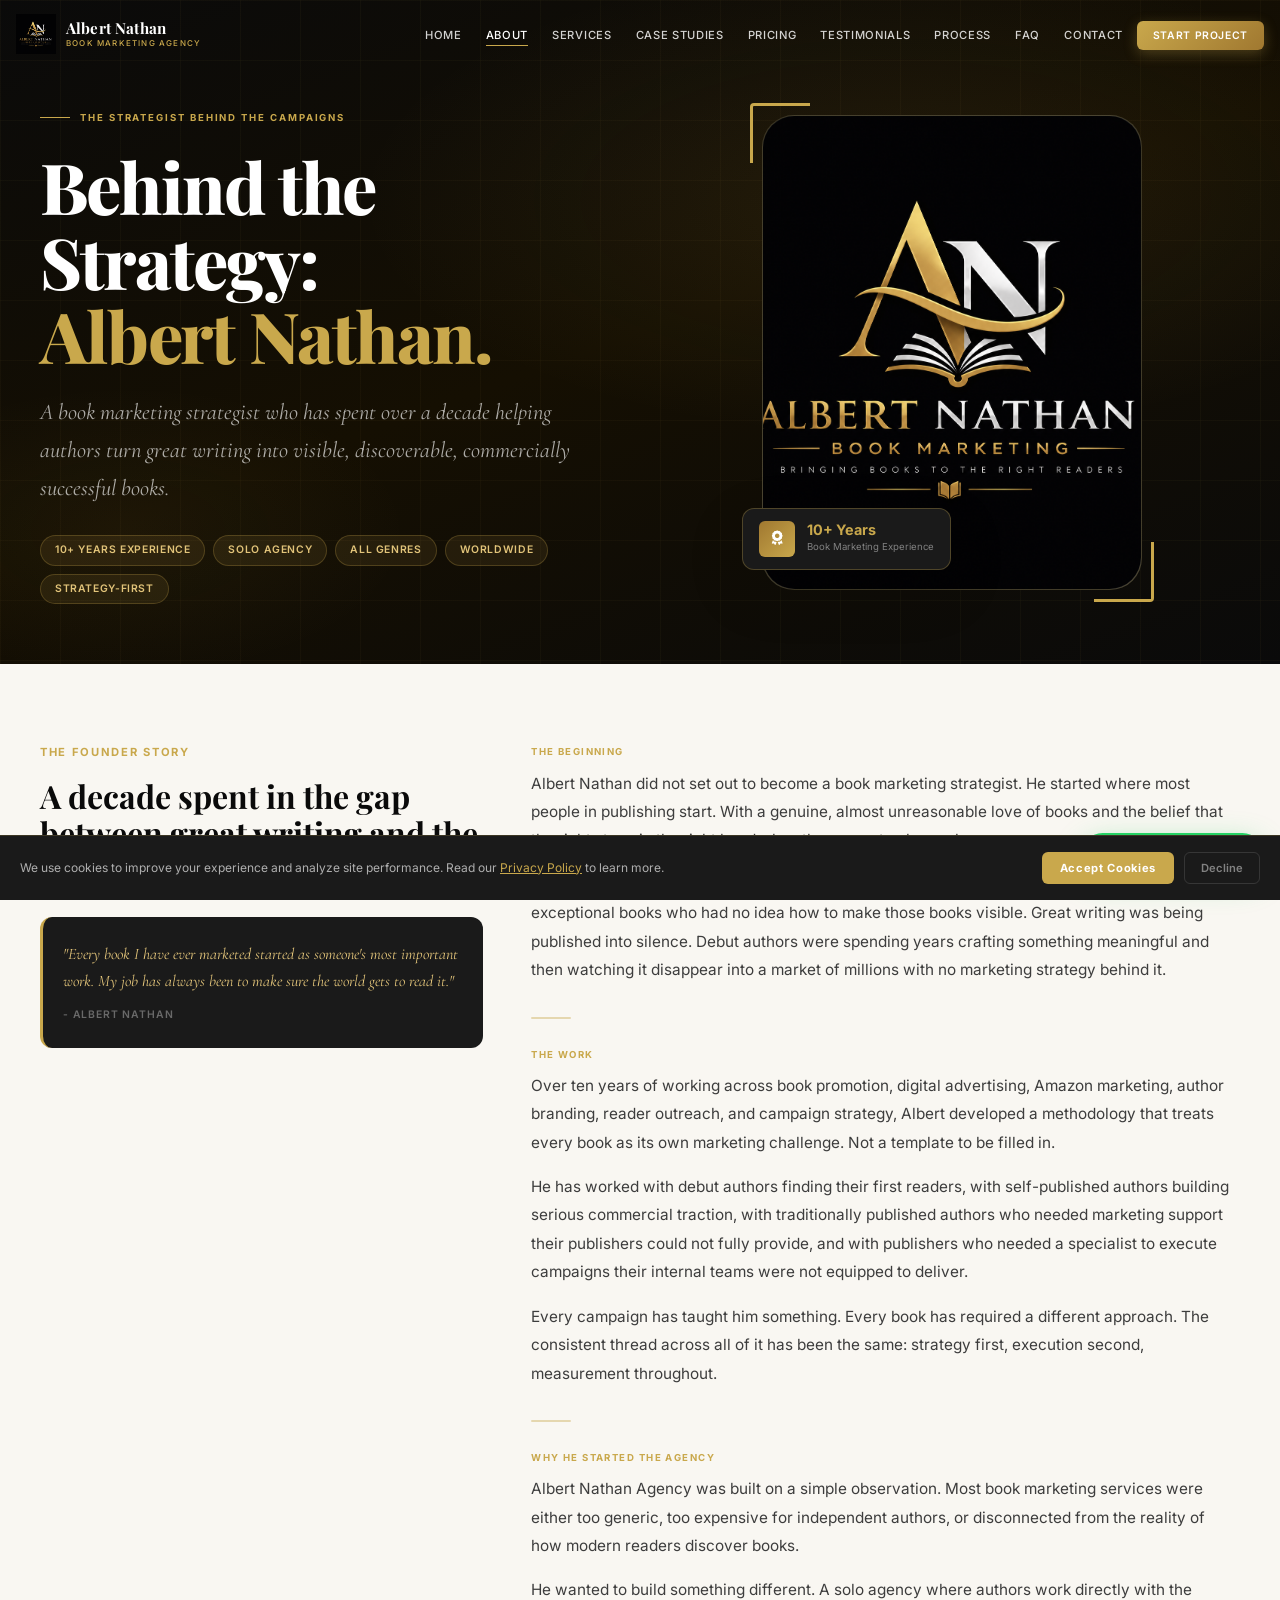
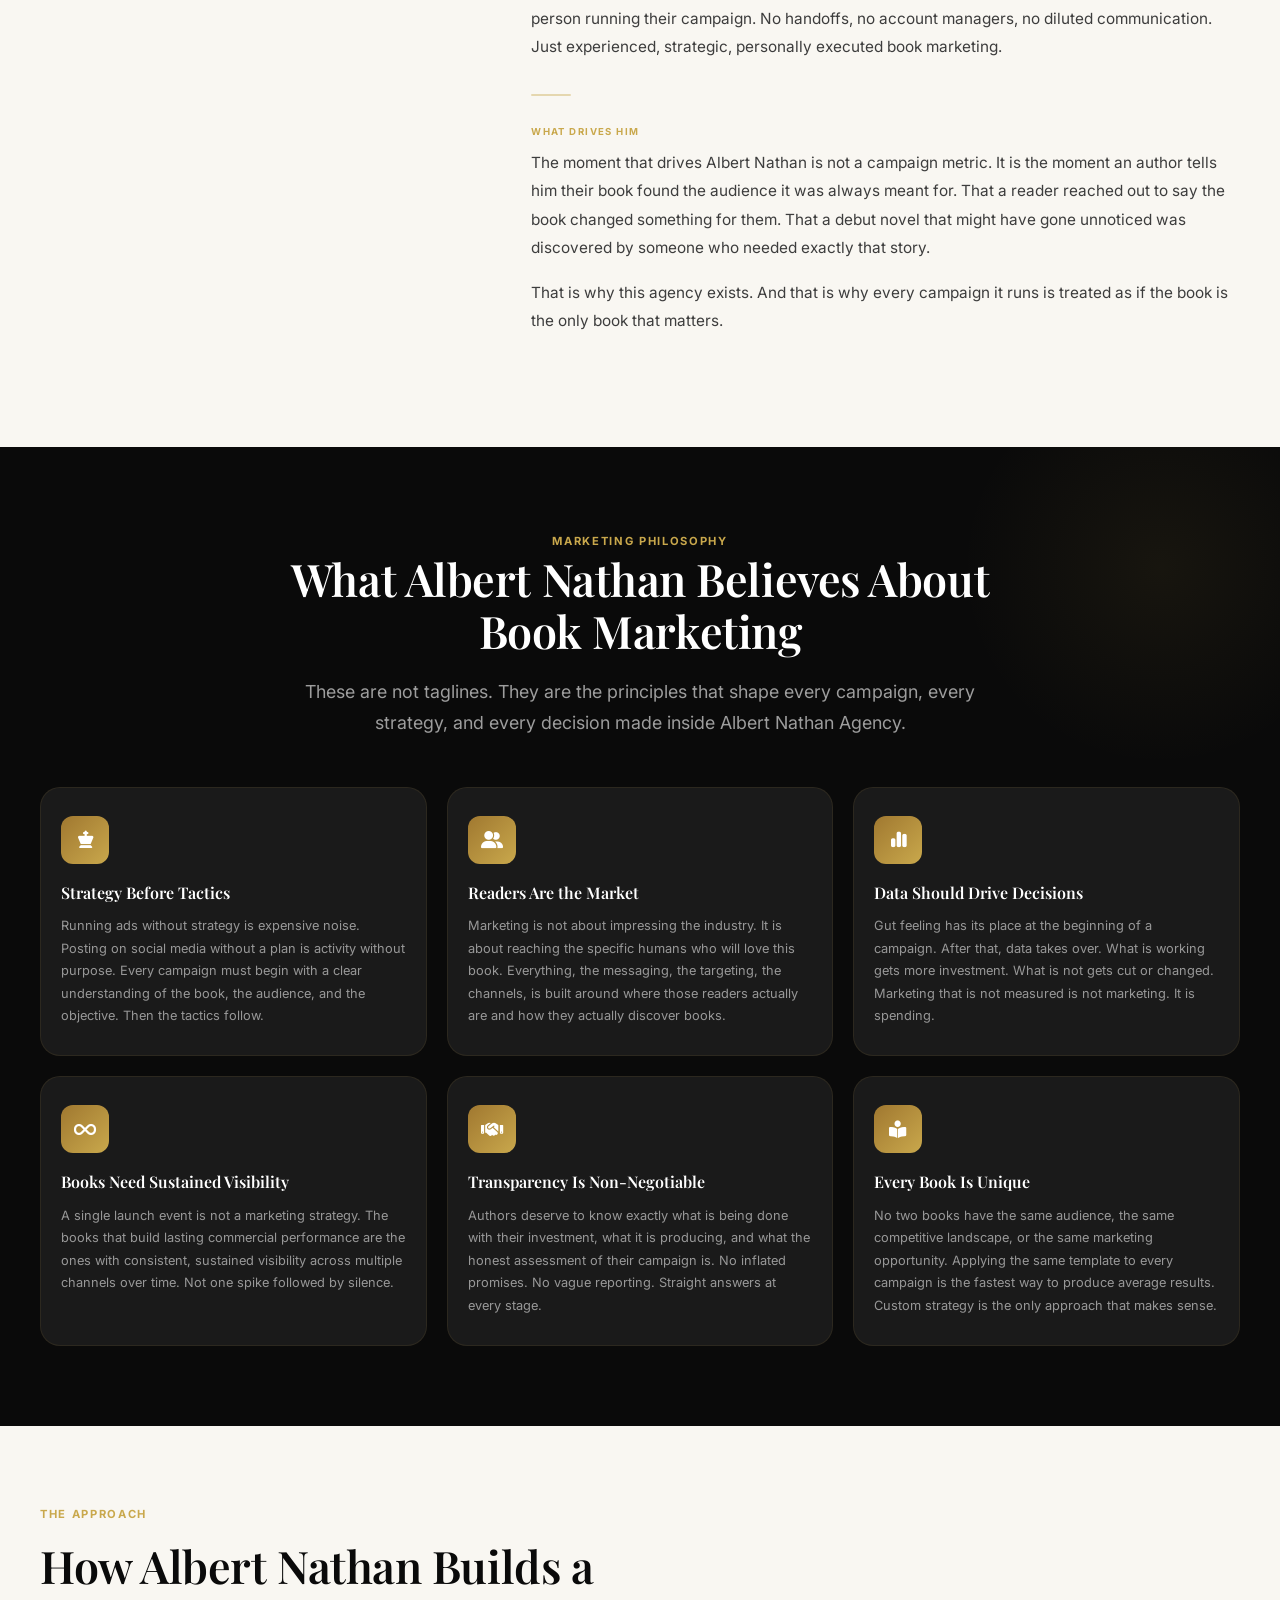
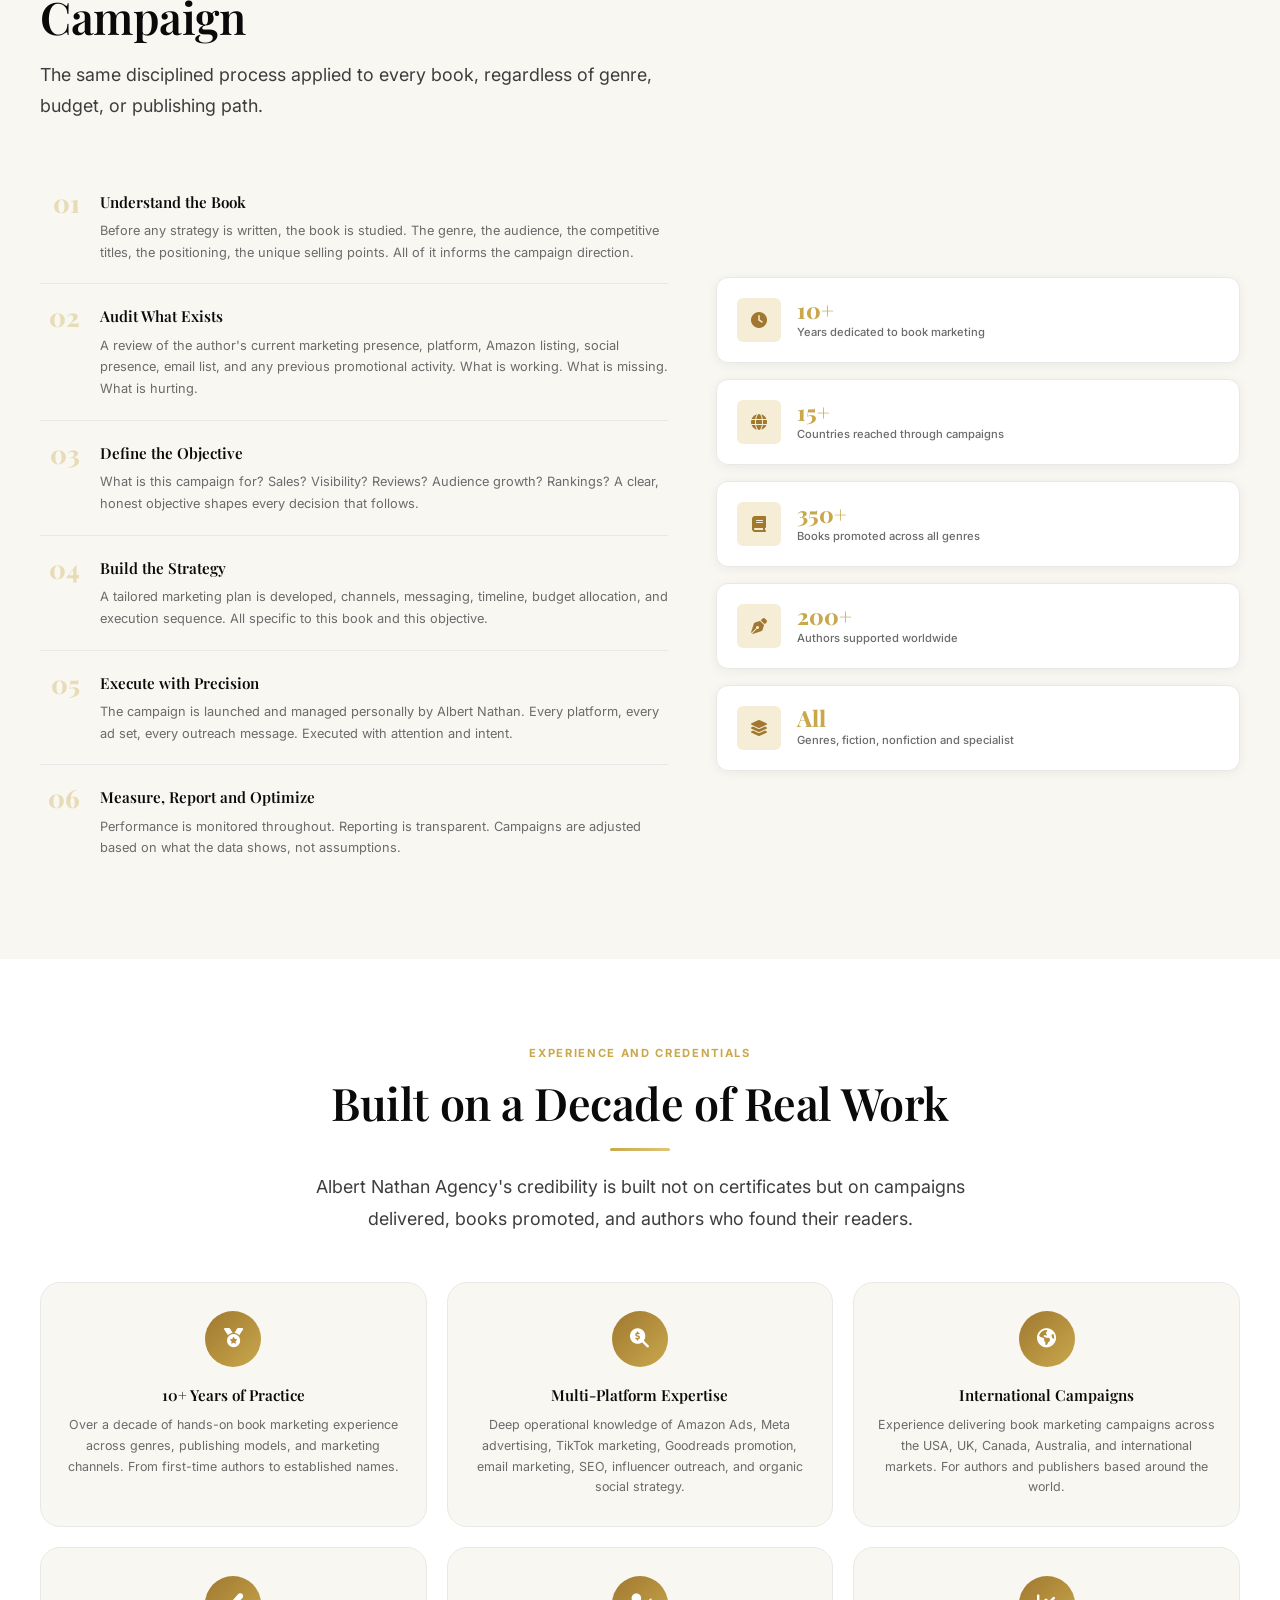
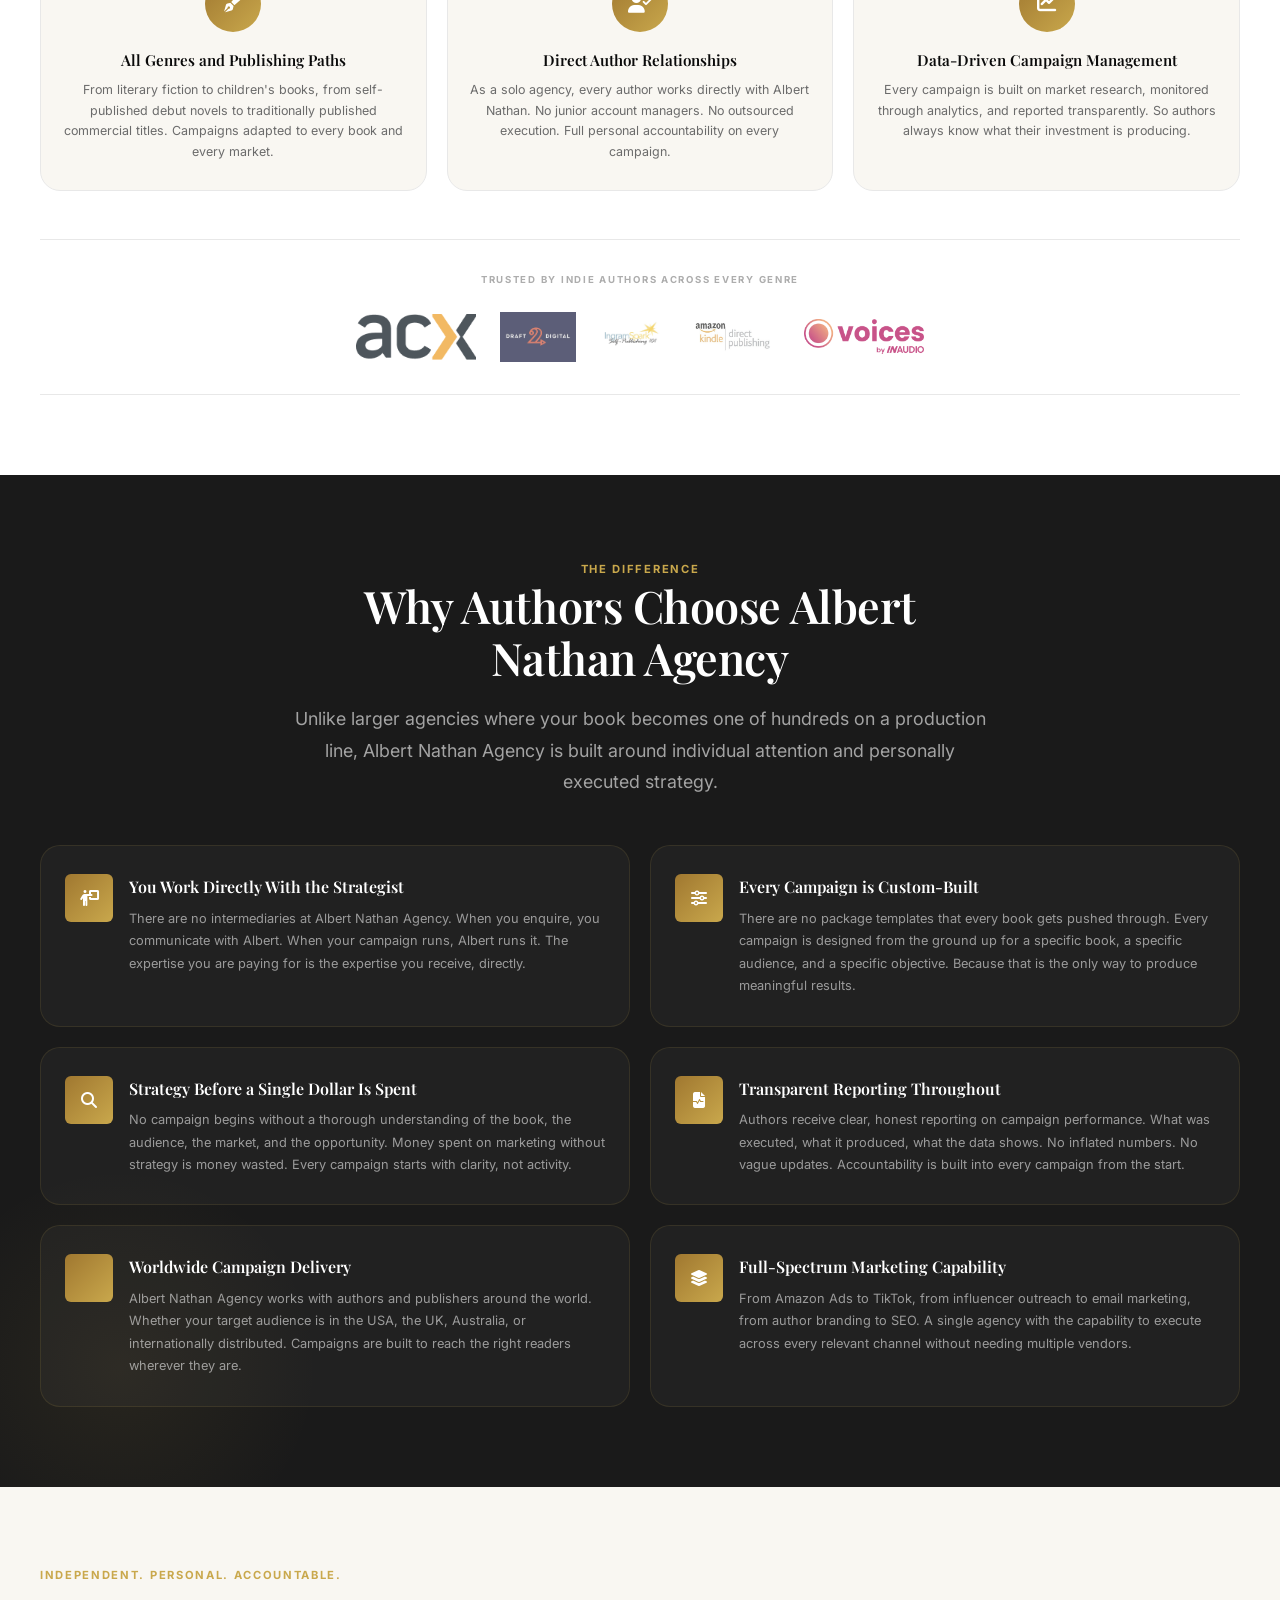
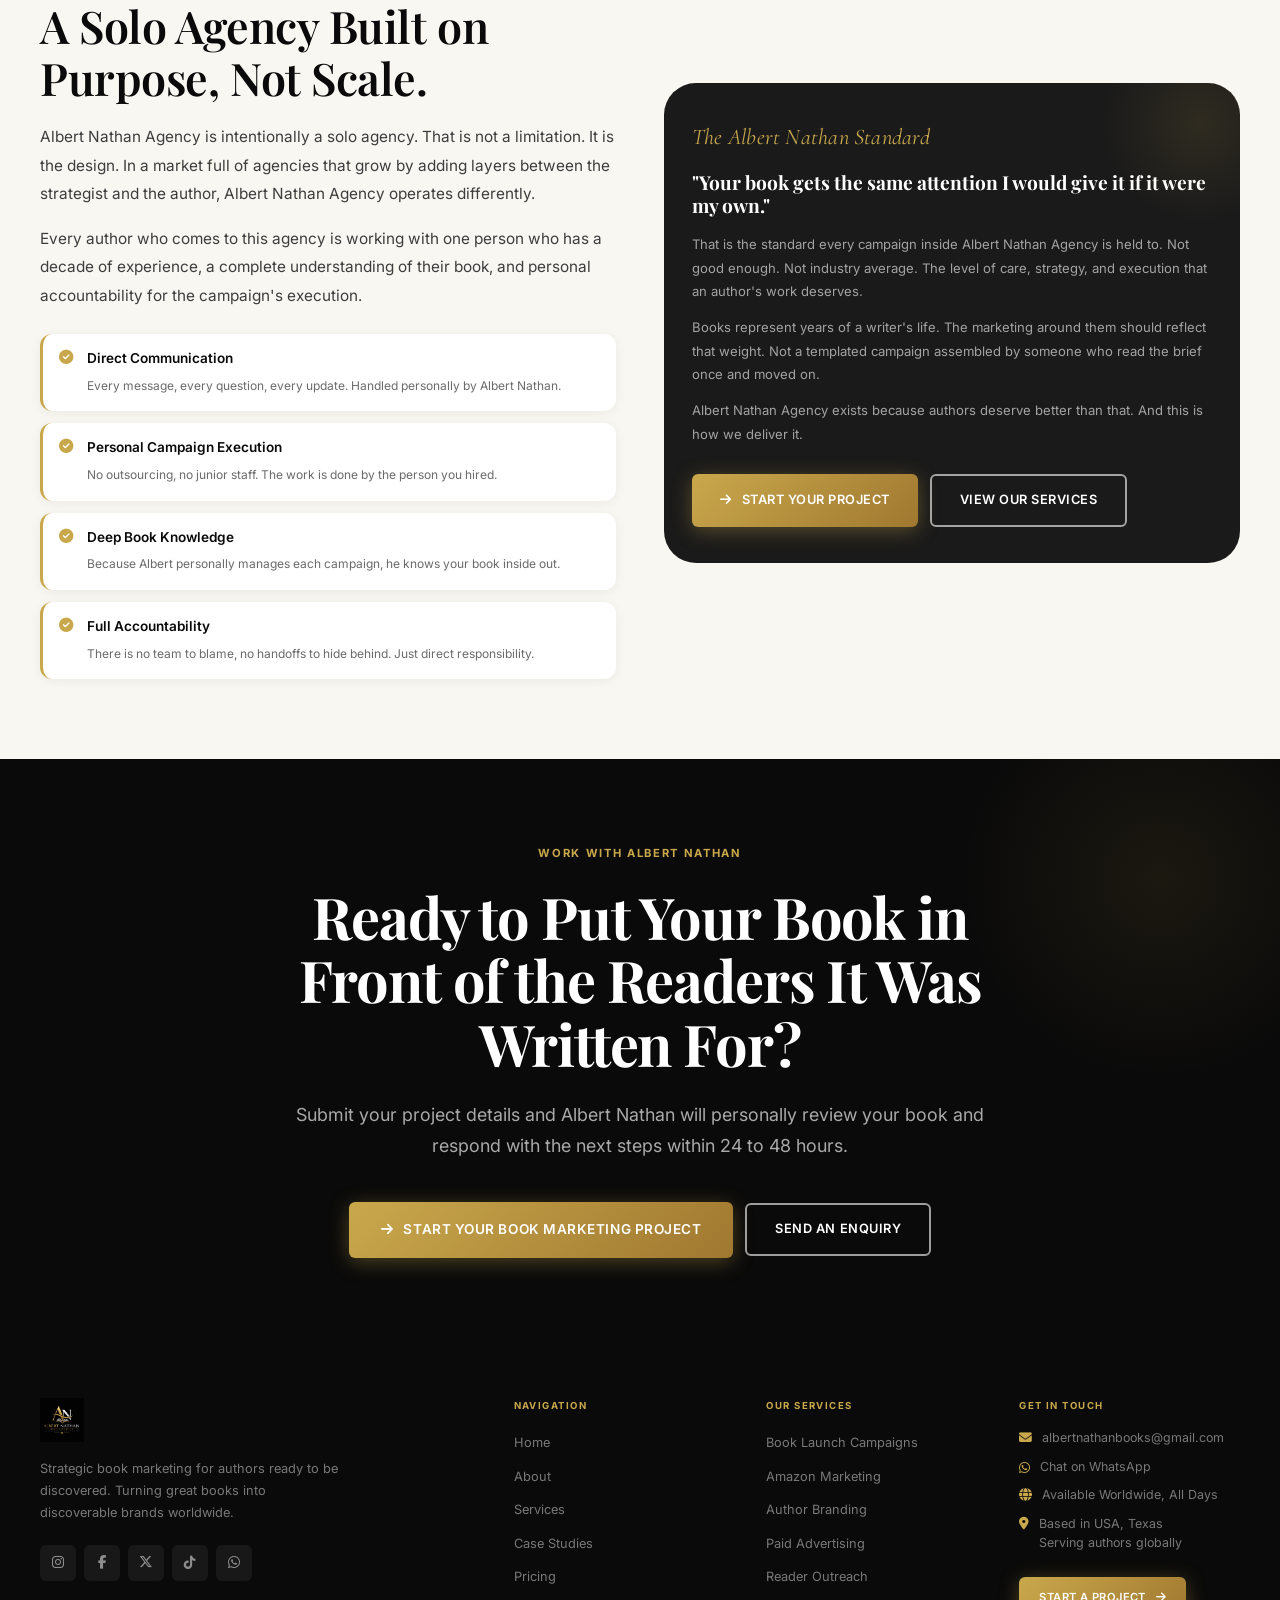
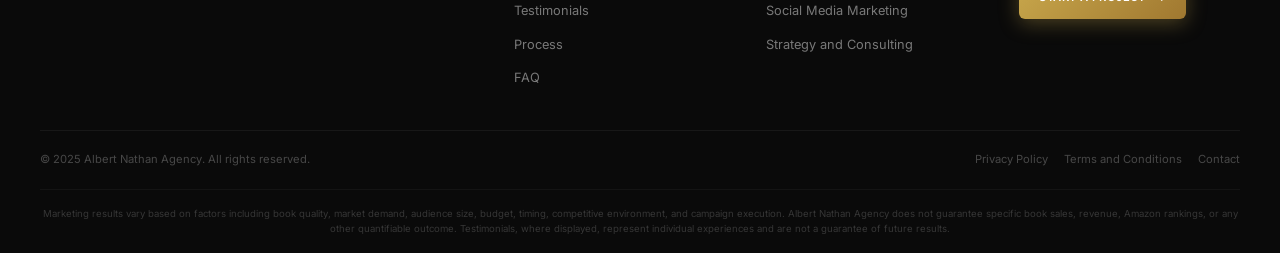
==== commit 8c0ee5e2: "Update about.html" ====
--- a/about.html
+++ b/about.html
@@ -1967,8 +1967,8 @@
             <a href="https://www.instagram.com/albertnathanagency/" target="_blank" rel="noopener" class="social-btn" aria-label="Instagram"><i class="fab fa-instagram"></i></a>
             <a href="https://www.facebook.com/profile.php?id=61592884918168" target="_blank" rel="noopener" class="social-btn" aria-label="Facebook"><i class="fab fa-facebook-f"></i></a>
             <a href="https://x.com/albertnathan001" target="_blank" rel="noopener" class="social-btn" aria-label="X"><i class="fab fa-x-twitter"></i></a>
-            <a href="https://tiktok.com/@claire.caldwell22" target="_blank" rel="noopener" class="social-btn" aria-label="TikTok"><i class="fab fa-tiktok"></i></a>
-            <a href="https://wa.me/WHATSAPP_NUMBER_HERE" target="_blank" rel="noopener" class="social-btn" aria-label="WhatsApp"><i class="fab fa-whatsapp"></i></a>
+            <a href="https://tiktok.com/@albertnathanagency001" target="_blank" rel="noopener" class="social-btn" aria-label="TikTok"><i class="fab fa-tiktok"></i></a>
+            <a href="https://wa.me/19188435974" target="_blank" rel="noopener" class="social-btn" aria-label="WhatsApp"><i class="fab fa-whatsapp"></i></a>
           </div>
         </div>
 
@@ -2003,11 +2003,11 @@
           <h4>Get In Touch</h4>
           <div class="footer-contact-item">
             <i class="fas fa-envelope"></i>
-            <span><a href="mailto:albertnathan@bookpromotionuk.com">albertnathan@bookpromotionuk.com</a></span>
+            <span><a href="mailto:albertnathanbooks@gmail.com">albertnathanbooks@gmail.com</a></span>
           </div>
           <div class="footer-contact-item">
             <i class="fab fa-whatsapp"></i>
-            <span><a href="https://wa.me/WHATSAPP_NUMBER_HERE">Chat on WhatsApp</a></span>
+            <span><a href="https://wa.me/19188435974">Chat on WhatsApp</a></span>
           </div>
           <div class="footer-contact-item">
             <i class="fas fa-globe"></i>
@@ -2044,9 +2044,9 @@
   </footer>
 
   <!-- ============================================================
-       FLOATING WHATSAPP
+       FLOATING WHATSAPP - UPDATED WITH YOUR NUMBER
   ============================================================ -->
-  <a href="https://wa.me/WHATSAPP_NUMBER_HERE?text=Hi%20Albert%2C%20I%27d%20like%20to%20discuss%20marketing%20for%20my%20book."
+  <a href="https://wa.me/19188435974?text=Hi%20Albert%2C%20I%27d%20like%20to%20discuss%20marketing%20for%20my%20book."
      class="whatsapp-float" target="_blank" rel="noopener"
      aria-label="Chat with Albert Nathan on WhatsApp">
     <i class="fab fa-whatsapp"></i>
